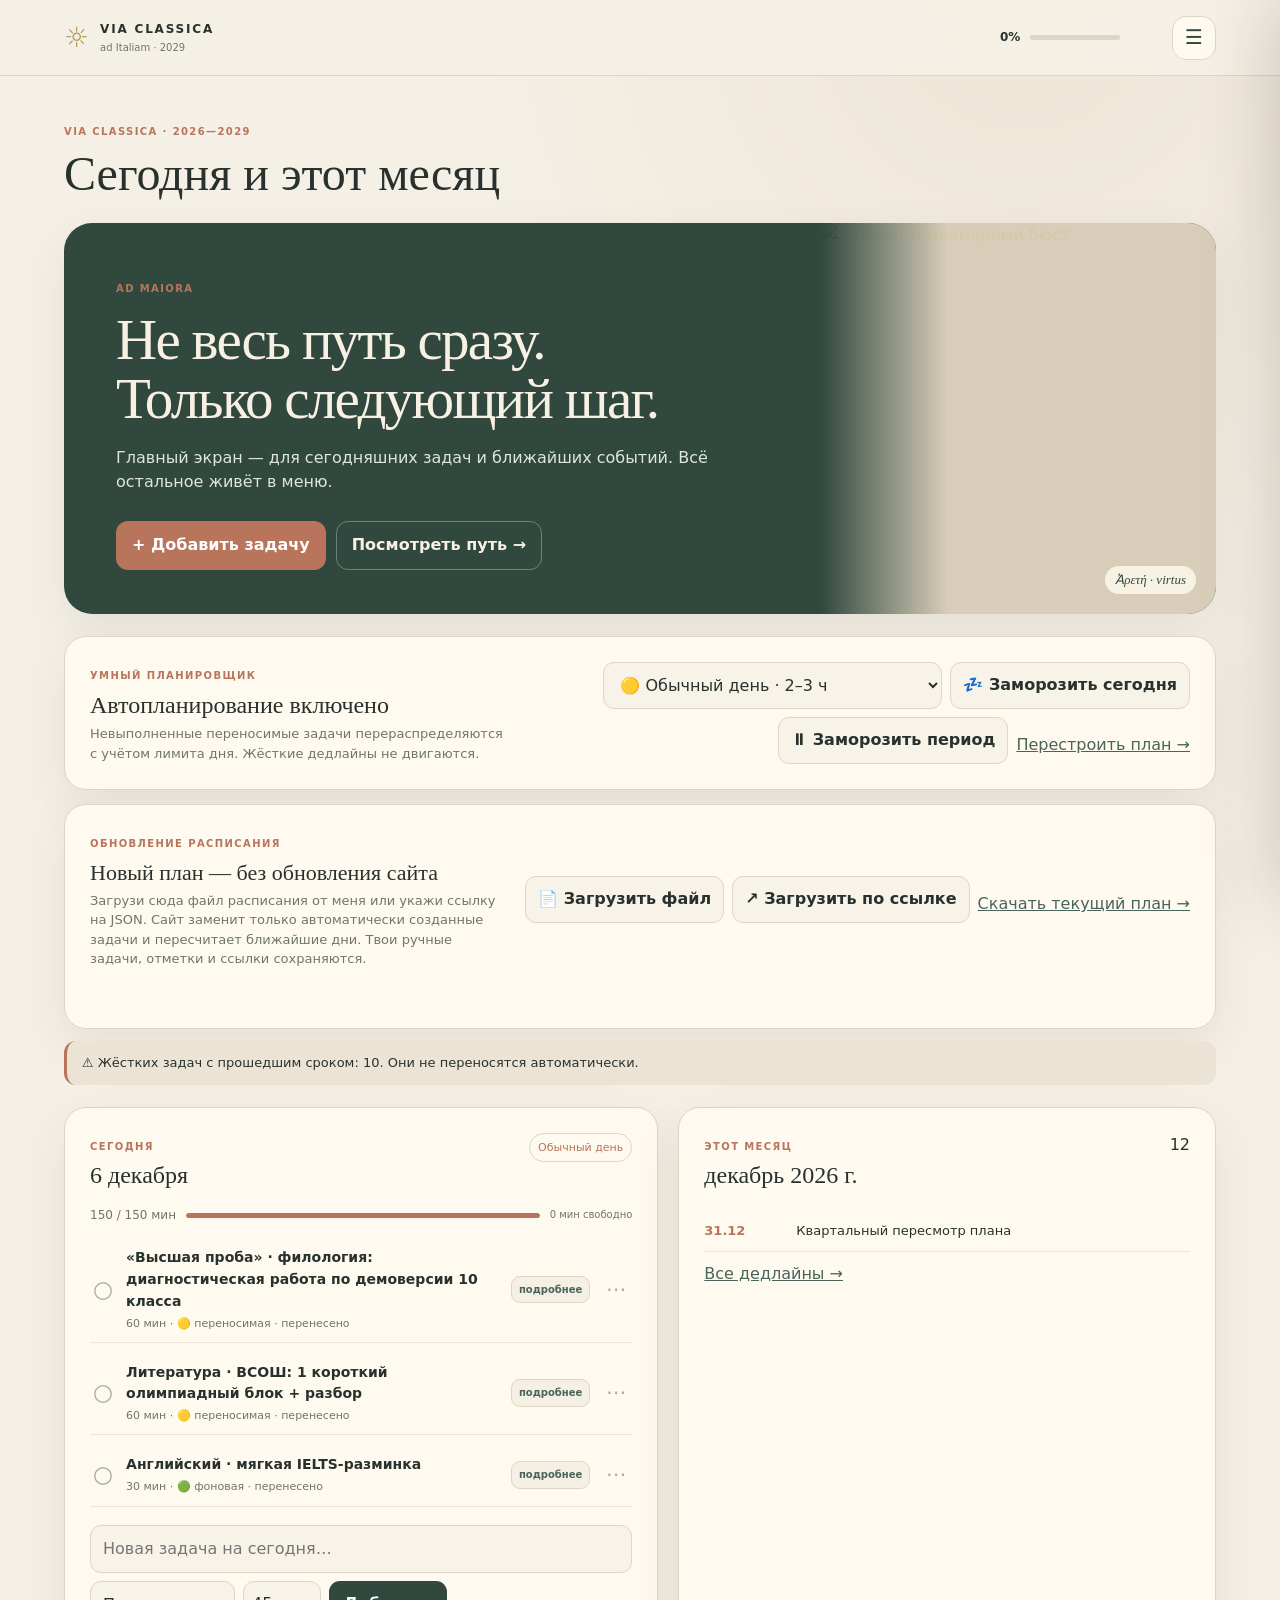
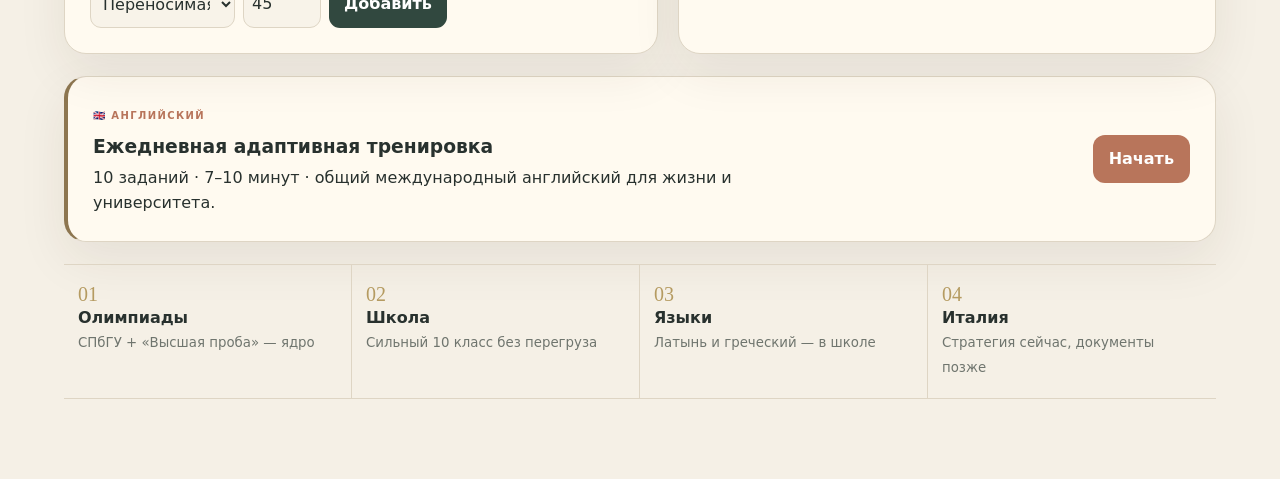
==== index.html @ 677499e4 "Add files via upload" ====
<!doctype html>
<html lang="ru">
<head>
<meta charset="utf-8">
<meta name="viewport" content="width=device-width,initial-scale=1,viewport-fit=cover">
<meta name="theme-color" content="#26352f">
<meta name="apple-mobile-web-app-capable" content="yes">
<meta name="apple-mobile-web-app-status-bar-style" content="default">
<title>Via Classica — 2026–2029</title>
<link rel="stylesheet" href="styles.css?v=13.19">
<link rel="manifest" href="manifest.webmanifest?v=13.19">
<link rel="icon" type="image/png" sizes="192x192" href="icon-192.png">
<link rel="apple-touch-icon" href="icon-192.png">
</head>
<body>
<div class="app">
  <header class="topbar">
    <a class="brand" href="#" data-page="home"><span class="brand-mark">☼</span><span><b>VIA CLASSICA</b><small>ad Italiam · 2029</small></span></a>
    <div class="top-progress"><span id="pct">0%</span><i><em id="bar"></em></i></div>
    <button class="menu-btn" id="menuBtn" aria-label="Открыть меню">☰</button>
  </header>

  <aside class="drawer" id="drawer">
    <div class="drawer-head"><div><small>VIA CLASSICA</small><h2>Навигация</h2></div><button id="closeMenu">×</button></div>
    <nav class="main-nav">
      <button class="active" data-page="home"><span>⌂</span>Главная</button>
      <button data-page="olympiads"><span>♜</span>Олимпиады</button>
      <button data-page="ielts"><span>Α</span>IELTS</button>
      <button data-page="english"><span>EN</span>Английский</button>
      <button data-page="fullplan"><span>↠</span>Полный план до поступления</button>
      <button data-page="grade11"><span>XI</span>План до конца 11 класса</button>
      <button data-page="links"><span>↗</span>Архив ссылок</button>
    </nav>
    <div class="drawer-note">10 класс · 2026/27<br>Главная цель: Classics, Sapienza
      <button class="install-app ghost" id="installAppBtn" type="button" hidden>Установить Via Classica</button>
    </div>
  </aside>
  <div class="overlay" id="overlay"></div>

  <main>
    <header class="page-header"><div><small>VIA CLASSICA · 2026—2029</small><h1 id="title">Сегодня и этот месяц</h1></div></header>

    <section id="home" class="page active">
      <div class="hero">
        <div class="hero-copy"><small>AD MAIORA</small><h2>Не весь путь сразу.<br>Только следующий шаг.</h2><p>Главный экран — для сегодняшних задач и ближайших событий. Всё остальное живёт в меню.</p><div class="hero-actions"><button class="primary" data-add-task>+ Добавить задачу</button><button class="ghost" data-page="fullplan">Посмотреть путь →</button></div></div>
        <div class="hero-art"><img src="https://commons.wikimedia.org/wiki/Special:FilePath/Ancient%20Greece%20Marble%20Bust%20of%20Artemis%20or%20Apollo%2C%20330-300%20BC%20%2828120065434%29.jpg?width=720" alt="Античный мраморный бюст" loading="lazy"><span>Ἀρετή · virtus</span></div>
      </div>

      <div class="planner-controls panel">
        <div><small class="eyebrow">УМНЫЙ ПЛАНИРОВЩИК</small><h3 id="plannerStatus">Автопланирование включено</h3><p>Невыполненные переносимые задачи перераспределяются с учётом лимита дня. Жёсткие дедлайны не двигаются.</p></div>
        <div class="planner-actions"><select id="dayMode"><option value="normal">🟡 Обычный день · 2–3 ч</option><option value="light">🟢 Лёгкий день · до 1,5 ч</option><option value="heavy">🔴 Тяжёлый день · 3–4 ч</option><option value="vacation">☀️ Каникулы · до 4 ч</option><option value="festival">🎭 Фестиваль / поездка · минимум</option></select><button class="ghost-dark" id="freezeDay">💤 Заморозить сегодня</button><button class="ghost-dark" id="freezePeriod">⏸ Заморозить период</button><button class="text-link" id="replanBtn">Перестроить план →</button></div>
      </div>
      <div class="schedule-import panel">
        <div><small class="eyebrow">ОБНОВЛЕНИЕ РАСПИСАНИЯ</small><h3>Новый план — без обновления сайта</h3><p>Загрузи сюда файл расписания от меня или укажи ссылку на JSON. Сайт заменит только автоматически созданные задачи и пересчитает ближайшие дни. Твои ручные задачи, отметки и ссылки сохраняются.</p></div>
        <div class="schedule-actions">
          <input id="scheduleFile" type="file" accept=".json,application/json" hidden>
          <button class="ghost-dark" id="importScheduleFile">📄 Загрузить файл</button>
          <button class="ghost-dark" id="importScheduleUrl">↗ Загрузить по ссылке</button>
          <button class="text-link" id="exportSchedule">Скачать текущий план →</button>
        </div>
        <div id="scheduleStatus" class="schedule-status" aria-live="polite"></div>
      </div><div id="alerts" class="alerts"></div>

      <div class="dashboard-grid">
        <section class="panel today-panel"><div class="panel-title"><div><small>СЕГОДНЯ</small><h3 id="todayDate">Сегодня</h3></div><span class="today-badge">фокус</span></div>
          <div id="todaySummary" class="today-summary"></div><div id="todayTasks" class="task-list"></div>
          <form id="taskForm" class="add-form"><input id="taskInput" type="text" placeholder="Новая задача на сегодня…" autocomplete="off"><select id="taskType" aria-label="Тип задачи"><option value="move">Переносимая</option><option value="soft">Фоновая</option><option value="hard">Жёсткая</option></select><input id="taskMinutes" type="number" min="15" step="15" value="45" aria-label="Минут"><button>Добавить</button></form>
        </section>
        <section class="panel month-panel"><div class="panel-title"><div><small>ЭТОТ МЕСЯЦ</small><h3 id="monthTitle"></h3></div><span id="monthNumber"></span></div>
          <div id="monthEvents" class="month-list"></div>
          <button class="text-link" data-page="olympiads">Все дедлайны →</button>
        </section>
      </div>

      <div class="english-home-card panel"><div><small class="eyebrow">🇬🇧 АНГЛИЙСКИЙ</small><h3>Ежедневная адаптивная тренировка</h3><p>10 заданий · 7–10 минут · общий международный английский для жизни и университета.</p></div><button class="primary" data-english-action="train">Начать</button></div>

      <div class="focus-strip"><div><span>01</span><b>Олимпиады</b><small>СПбГУ + «Высшая проба» — ядро</small></div><div><span>02</span><b>Школа</b><small>Сильный 10 класс без перегруза</small></div><div><span>03</span><b>Языки</b><small>Латынь и греческий — в школе</small></div><div><span>04</span><b>Италия</b><small>Стратегия сейчас, документы позже</small></div></div>
    </section>

    <section id="olympiads" class="page"><div class="section-hero"><div><small>01 · ОЛИМПИАДЫ</small><h2>Строим запас возможностей</h2><p>Ядро — филология; литература — стратегический второй слой. Отметки сохраняются на устройстве.</p></div><div class="roman">I · II · III</div></div>
      <div class="cards-grid olympiad-grid">
        <article class="info-card"><div class="card-top"><b>I</b><span>★★★★★</span></div><h3>СПбГУ · Филология</h3><p>Главная цель. Отборочный этап — осень, финал — зима.</p><label><input data-id="o1" type="checkbox"> Регистрация / отборочный этап</label><a href="https://olymp.spbu.ru/" target="_blank" rel="noopener">Официальная страница ↗</a></article>
        <article class="info-card"><div class="card-top"><b>II</b><span>★★★★★</span></div><h3>«Высшая проба» · Филология</h3><p>Регистрация до 21.09.2026. Первый тур проходит в окне 25.09–11.10.2026; конкретное время зависит от официального расписания профиля.</p><label><input data-id="o2" type="checkbox"> Отборочный этап</label><a href="https://olymp.hse.ru/" target="_blank" rel="noopener">Официальная страница ↗</a></article>
        <article class="info-card"><div class="card-top"><b>III</b><span>★★★★</span></div><h3>«Ломоносов» · Литература</h3><p>Дополнительная попытка без отдельного тяжёлого трека подготовки.</p><label><input data-id="o3" type="checkbox"> Регистрация</label><a href="https://olymp.msu.ru/" target="_blank" rel="noopener">Официальная страница ↗</a></article>
        <article class="info-card"><div class="card-top"><b>IV</b><span>★★★★</span></div><h3>«Покори Воробьёвы горы!»</h3><p>Ещё один шанс по литературе; держим в календаре.</p><label><input data-id="o4" type="checkbox"> Регистрация</label></article>
        <article class="info-card"><div class="card-top"><b>V</b><span>★★★★★</span></div><h3>ВСОШ · Литература / Русский</h3><p>Стратегически важный трек. Если проходишь этап — идём дальше.</p><label><input data-id="o5" type="checkbox"> Школьный этап</label><a href="https://vserosolimp.edsoo.ru/" target="_blank" rel="noopener">Официальная страница ↗</a></article>
      </div>
      <div class="strategy"><b>Ритм подготовки:</b> 40% СПбГУ · 30% «Высшая проба» · 20% ВСОШ литература · 10% остальные.</div>
    </section>

    <section id="english" class="page"><div class="section-hero"><div><small>02 · АНГЛИЙСКИЙ</small><h2>Рабочий английский для жизни и университета</h2><p>Не отдельный режим IELTS или ЕГЭ. Сейчас — международный английский; экзаменационные форматы подключаются постепенно ближе к нужному сроку.</p></div><div class="circle-word">EN<br><span>∞</span></div></div>
      <div class="english-grid"><article class="english-card"><span>01</span><h3>Адаптивная тренировка</h3><p>10 коротких заданий. Сейчас — адаптивный локальный прототип; история используется для подбора следующего материала.</p><button class="primary" data-english-action="train">Начать 10 заданий</button></article><article class="english-card"><span>02</span><h3>🎯 Тренировка по теме</h3><p>Целевая практика по отдельной теме. Результаты не меняют долгосрочный профиль.</p><button class="ghost" data-english-action="topic">Открыть</button></article><article class="english-card"><span>03</span><h3>Мой профиль</h3><p>CEFR и качественная картина без баллов, рейтингов и геймификации.</p><button class="ghost" data-english-action="profile">Посмотреть</button></article><article class="english-card"><span>04</span><h3>Словарь</h3><p>Личные слова и выражения с переводом, определением и сохранённым контекстом.</p><button class="ghost" data-english-action="dict">Открыть</button></article><article class="english-card"><span>05</span><h3>Банк источников</h3><p>Каталог реальных источников FIPI, IELTS, Cambridge и других. Встроенными считаются только задания с реально проверенным содержимым; внешние записи ведут на оригинал.</p><button class="ghost" data-english-action="sources">Открыть каталог</button></article></div>
      <div class="english-session panel"><div id="englishTask"></div></div>
      <div class="resource-box"><b>Принцип:</b> языковая корректность проверяется по авторитетной английской норме; экзаменационные требования подключаются отдельно.</div>
    </section>

    <section id="ielts" class="page"><div class="section-hero"><div><small>03 · IELTS</small><h2>Английский без рывков</h2><p>Цель — IELTS Academic 7.0+. Основная сдача ориентировочно в конце августа 2027, чтобы не пересекать пик олимпиад.</p></div><div class="circle-word">B2<br><span>→</span><br>C1</div></div>
      <div class="ielts-grid"><article class="phase"><span>СЕН 2026 — ЯНВ 2027</span><h3>Поддерживать уровень</h3><p>Олимпиадный сезон в приоритете. Английский остаётся в регулярной практике.</p><label><input data-id="i1" type="checkbox"> Английский 2–3 раза в неделю</label></article><article class="phase"><span>ЯНВ — ИЮН 2027</span><h3>Спокойно войти в IELTS</h3><p>Формат экзамена, Reading, Listening, Writing, Speaking; постепенная диагностика.</p><label><input data-id="i2" type="checkbox"> Начать системную подготовку</label></article><article class="phase"><span>ИЮЛЬ — АВГУСТ 2027</span><h3>Интенсив + экзамен</h3><p>Пробники, работа над слабыми секциями, IELTS Academic в конце августа.</p><label><input data-id="i3" type="checkbox"> Забронировать экзамен</label></article><article class="phase"><span>ОСЕНЬ 2027 — РЕТЕЙК</span><h3>Запасной план</h3><p>Если балл ниже цели — оставить окно для пересдачи.</p><label><input data-id="i4" type="checkbox"> Проверить результат и решение</label></article></div>
      <div class="resource-box"><b>Официально:</b> IELTS.org — требования, формат, подготовительные материалы и поиск тест-центров.<a href="https://ielts.org/" target="_blank" rel="noopener">Открыть IELTS.org ↗</a></div>
    </section>

    <section id="fullplan" class="page"><div class="section-hero"><div><small>04 · ПОЛНЫЙ ПЛАН</small><h2>От сентября 2026 до поступления</h2><p>Большой маршрут с контрольными точками. Он не заменяет месячный план — он объясняет, зачем нужен каждый этап.</p></div><div class="roman">MMXXVI<br>→ MMXXIX</div></div>
      <div class="timeline">
        <article><span>2026/27 · X класс</span><h3>Сформировать базу</h3><ul><li>СПбГУ и «Высшая проба» по филологии</li><li>ВСОШ литература / русский</li><li>Сильный школьный результат</li><li>Недельный ритм 7–8 часов самостоятельной работы</li><li>Сохранение семейных документов для будущего ISEEUP</li></ul><label><input data-id="p1" type="checkbox"> Этап в работе / закрыт</label></article>
        <article><span>Лето 2027</span><h3>IELTS</h3><ul><li>Системная подготовка</li><li>IELTS Academic</li><li>Цель 7.0+</li><li>При необходимости — окно на пересдачу</li></ul><label><input data-id="p2" type="checkbox"> IELTS-этап выполнен</label></article>
        <article><span>2027/28 · XI класс</span><h3>ЕГЭ + финальный год</h3><ul><li>ЕГЭ и аттестат</li><li>Финалы олимпиад</li><li>Проверка актуальных правил СПбГУ и Sapienza</li><li>Подготовка документов</li></ul><label><input data-id="p3" type="checkbox"> 11 класс закрыт</label></article>
        <article><span>Лето 2028</span><h3>Поступление в СПбГУ</h3><ul><li>ЕГЭ</li><li>Подача документов</li><li>Зачисление</li><li>Выбор стратегии первого курса</li></ul><label><input data-id="p4" type="checkbox"> Поступление в СПбГУ закрыто</label></article>
        <article><span>2028/29 · 1 курс</span><h3>Компенсировать 12-й год</h3><ul><li>Успешно завершить первый курс российского вуза</li><li>Собрать академическую выписку</li><li>Подготовить документы для Италии</li><li>Следить за правилами Sapienza и Universitaly</li></ul><label><input data-id="p5" type="checkbox"> Первый курс и пакет готовы</label></article>
        <article><span>2029</span><h3>Sapienza · BA Classics</h3><ul><li>Подача как новый студент</li><li>Admission procedure / тест</li><li>ISEEUP / DiSCo при необходимости</li><li>Виза и переезд</li></ul><label><input data-id="p6" type="checkbox"> Этап Sapienza закрыт</label></article>
      </div>
    </section>

    <section id="grade11" class="page"><div class="section-hero"><div><small>05 · ДО КОНЦА 11 КЛАССА</small><h2>Учёба по годам</h2><p>Здесь только то, что реально нужно успеть до окончания школы. Латынь и древнегреческий остаются в школьной нагрузке.</p></div><div class="school-mark">X → XI</div></div>
      <div class="year-grid"><article><span>СЕН — ДЕК 2026</span><h3>10 класс · осень</h3><ul><li>Олимпиадный сезон</li><li>Настроить устойчивый режим</li><li>Не перегружать IELTS</li><li>Сохранять семейные документы</li></ul><label><input data-id="y1" type="checkbox"> Осенний блок выполнен</label></article><article><span>ЯНВ — ИЮН 2027</span><h3>10 класс · весна</h3><ul><li>Финалы олимпиад</li><li>Закрыть учебный год сильным аттестатом</li><li>Начать плавную IELTS-подготовку</li><li>Летом — интенсив IELTS</li></ul><label><input data-id="y2" type="checkbox"> 10 класс закрыт</label></article><article><span>СЕН — ДЕК 2027</span><h3>11 класс · осень</h3><ul><li>ЕГЭ в приоритете</li><li>Поддерживать олимпиады</li><li>Проверить требования вузов</li><li>Проверить паспортные / образовательные документы</li></ul><label><input data-id="y3" type="checkbox"> Осень 11 класса закрыта</label></article><article><span>ЯНВ — ИЮН 2028</span><h3>11 класс · финиш</h3><ul><li>ЕГЭ</li><li>Подача документов в российские вузы</li><li>Получить аттестат</li><li>Подготовить следующий этап</li></ul><label><input data-id="y4" type="checkbox"> 11 класс завершён</label></article></div>
      <div class="note-card"><b>Главный принцип.</b> В 10 классе строим запас возможностей. В 11 — не даём поступлению разрушить школьную базу. IELTS лучше закрыть до начала финального олимпийного / ЕГЭ-цикла.</div>
    </section>

    <section id="links" class="page"><div class="section-hero"><div><small>06 · АРХИВ ССЫЛОК</small><h2>Всё нужное — в одном месте</h2><p>Добавляй свои ссылки, выбирай категорию и отмечай ⭐ избранные. Данные сохраняются в браузере.</p></div><div class="link-symbol">↗</div></div>
      <div class="link-toolbar"><button class="primary" id="addLinkBtn">+ Добавить ссылку</button><select id="linkFilter"><option value="all">Все категории</option><option value="Вузы">Вузы</option><option value="Олимпиады">Олимпиады</option><option value="IELTS">IELTS</option><option value="Подготовка">Подготовка</option><option value="Документы">Документы</option><option value="Италия">Италия</option><option value="Мои ссылки">Мои ссылки</option><option value="favorite">★ Избранное</option></select></div>
      <div id="linksGrid" class="links-grid"></div>
    </section>
  </main>
</div>

<div class="modal" id="linkModal" aria-hidden="true"><div class="modal-card"><button class="modal-close" id="closeModal">×</button><small>НОВАЯ ССЫЛКА</small><h2>Добавить в архив</h2><form id="linkForm"><label>Название<input id="linkName" required placeholder="Например, Sapienza — Classics"></label><label>Ссылка<input id="linkUrl" type="url" required placeholder="https://…"></label><label>Категория<select id="linkCategory"><option>Вузы</option><option>Олимпиады</option><option>IELTS</option><option>Подготовка</option><option>Документы</option><option>Италия</option><option>Мои ссылки</option></select></label><label class="checkline"><input id="linkFav" type="checkbox"> Добавить в избранное</label><div class="modal-actions"><button type="button" class="ghost" id="cancelLink">Отмена</button><button class="primary" type="submit">Сохранить</button></div></form></div></div>

<script src="app.js?v=13.19"></script><script src="planner.js?v=13.19"></script><script src="english.js?v=13.19"></script>
</body>
</html>
---- styles.css ----
:root{--bg:#f5f0e6;--paper:#fffaf0;--ink:#28312e;--muted:#6f756e;--green:#31483f;--green2:#49645a;--terra:#b8755b;--gold:#b59b61;--line:#ded5c4;--shadow:0 18px 50px rgba(51,43,31,.08);--radius:22px}
*{box-sizing:border-box}html{scroll-behavior:smooth}body{margin:0;background:radial-gradient(circle at 80% 0%,rgba(181,155,97,.12),transparent 25%),var(--bg);color:var(--ink);font-family:Inter,ui-sans-serif,system-ui,-apple-system,BlinkMacSystemFont,"Segoe UI",sans-serif;line-height:1.55}button,input,select{font:inherit}button{cursor:pointer}a{color:inherit}.app{min-height:100vh}.topbar{height:76px;display:flex;align-items:center;gap:22px;padding:0 5vw;border-bottom:1px solid var(--line);background:rgba(245,240,230,.9);backdrop-filter:blur(14px);position:sticky;top:0;z-index:20}.brand{display:flex;align-items:center;gap:11px;text-decoration:none;color:var(--ink);min-width:210px}.brand-mark{font-size:28px;color:var(--gold)}.brand b{display:block;letter-spacing:.15em;font-size:12px}.brand small{display:block;color:var(--muted);font-size:10px;margin-top:1px}.top-progress{margin-left:auto;display:flex;align-items:center;gap:10px;min-width:150px}.top-progress span{font-size:12px;font-weight:700}.top-progress i{display:block;width:90px;height:5px;background:#ddd5c5;border-radius:99px;overflow:hidden}.top-progress em{display:block;width:0;height:100%;background:var(--terra);transition:.3s}.menu-btn{width:44px;height:44px;border:1px solid var(--line);background:var(--paper);border-radius:14px;font-size:20px;color:var(--green)}.drawer{position:fixed;z-index:50;top:0;right:0;width:min(390px,92vw);height:100vh;background:var(--paper);box-shadow:-25px 0 70px rgba(39,31,20,.2);transform:translateX(105%);transition:.28s ease;padding:28px;display:flex;flex-direction:column}.drawer.open{transform:translateX(0)}.drawer-head{display:flex;justify-content:space-between;align-items:start;border-bottom:1px solid var(--line);padding-bottom:20px}.drawer-head small,.page-header small,.section-hero small,.hero-copy>small,.panel-title small{letter-spacing:.14em;color:var(--terra);font-weight:800;font-size:10px}.drawer-head h2{margin:3px 0 0;font-family:Georgia,serif;font-weight:500}.drawer-head button,.modal-close{border:0;background:none;font-size:32px;color:var(--muted)}.main-nav{display:grid;gap:7px;padding:24px 0}.main-nav button{border:0;background:transparent;text-align:left;padding:15px 14px;border-radius:14px;color:var(--ink);font-weight:650;display:flex;gap:13px;align-items:center}.main-nav button span{width:28px;color:var(--terra);text-align:center}.main-nav button:hover,.main-nav button.active{background:#eee7d9}.drawer-note{margin-top:auto;border-top:1px solid var(--line);padding-top:20px;color:var(--muted);font-size:13px}.overlay{position:fixed;inset:0;background:rgba(30,28,24,.25);z-index:40;opacity:0;pointer-events:none;transition:.25s}.overlay.show{opacity:1;pointer-events:auto}main{width:min(1180px,90vw);margin:auto}.page-header{padding:42px 0 18px}.page-header h1{font:500 clamp(28px,4vw,48px)/1.08 Georgia,serif;margin:5px 0}.page{display:none;padding-bottom:80px}.page.active{display:block}.hero{display:grid;grid-template-columns:1.3fr .7fr;gap:24px;background:var(--green);color:#f8f1e3;border-radius:28px;overflow:hidden;box-shadow:var(--shadow);min-height:360px}.hero-copy{padding:52px 52px 44px}.hero-copy h2,.section-hero h2{font:500 clamp(32px,5vw,57px)/1.02 Georgia,serif;margin:12px 0 18px;letter-spacing:-.03em}.hero-copy p{max-width:650px;color:#dfe5df}.hero-actions{display:flex;gap:10px;flex-wrap:wrap;margin-top:26px}.hero-art{position:relative;min-height:360px;overflow:hidden;background:#d8cdb8}.hero-art img{width:100%;height:100%;object-fit:cover;filter:saturate(.55) sepia(.15);mix-blend-mode:multiply}.hero-art:after{content:"";position:absolute;inset:0;background:linear-gradient(90deg,var(--green) 0%,transparent 32%)}.hero-art span{position:absolute;bottom:20px;right:20px;background:rgba(255,250,240,.82);color:var(--green);padding:6px 10px;border-radius:99px;font:italic 13px Georgia}.primary,.ghost{border-radius:12px;padding:11px 15px;border:1px solid transparent;font-weight:700}.primary{background:var(--terra);color:white}.ghost{background:transparent;border-color:rgba(255,255,255,.3);color:inherit}.dashboard-grid{display:grid;grid-template-columns:1.05fr .95fr;gap:20px;margin-top:22px}.panel,.info-card,.phase,.timeline article,.year-grid article,.links-grid article{background:var(--paper);border:1px solid var(--line);border-radius:var(--radius);box-shadow:var(--shadow)}.panel{padding:25px}.panel-title{display:flex;justify-content:space-between;align-items:start;margin-bottom:18px}.panel-title h3{margin:4px 0;font:500 24px Georgia,serif}.today-badge{font-size:11px;border:1px solid var(--line);padding:5px 8px;border-radius:99px;color:var(--terra)}.task-list{display:grid;gap:9px;min-height:46px}.task-item{display:flex;align-items:center;gap:10px;border-bottom:1px solid #ece4d5;padding:10px 0}.task-item.done span{text-decoration:line-through;color:var(--muted)}.task-item button{margin-left:auto;border:0;background:none;color:#aaa}.add-form{display:flex;gap:8px;margin-top:18px}.add-form input,.modal input,.modal select,.link-toolbar select{min-width:0;width:100%;border:1px solid var(--line);background:#f8f3e9;border-radius:11px;padding:11px 12px;color:var(--ink)}.add-form button{border:0;border-radius:11px;background:var(--green);color:white;padding:0 15px;font-weight:700}.month-list,.card-list{display:grid;gap:11px}.month-list label,.info-card label,.phase label,.timeline label,.year-grid label{display:flex;gap:9px;align-items:flex-start;font-size:14px}.month-list input,.info-card input,.phase input,.timeline input,.year-grid input,.checkline input{accent-color:var(--terra);margin-top:4px}.text-link{margin-top:16px;border:0;background:none;color:var(--green2);font-weight:800;padding:0}.focus-strip{display:grid;grid-template-columns:repeat(4,1fr);gap:0;margin:22px 0 0;border-top:1px solid var(--line);border-bottom:1px solid var(--line)}.focus-strip div{padding:18px 14px;border-right:1px solid var(--line)}.focus-strip div:last-child{border-right:0}.focus-strip span{font:20px Georgia;color:var(--gold);display:block}.focus-strip b{display:block}.focus-strip small{color:var(--muted)}.section-hero{display:flex;justify-content:space-between;gap:30px;align-items:end;margin-bottom:25px}.section-hero h2{max-width:850px}.section-hero p{max-width:780px;color:var(--muted)}.roman,.circle-word,.school-mark,.link-symbol{font:500 22px Georgia;color:var(--gold);text-align:right;white-space:nowrap}.circle-word{border:1px solid var(--gold);border-radius:50%;width:110px;height:110px;display:grid;place-items:center;line-height:1.1;padding:20px}.circle-word span{font-size:15px}.cards-grid{display:grid;grid-template-columns:repeat(2,1fr);gap:18px}.info-card{padding:24px}.info-card h3,.phase h3,.timeline h3,.year-grid h3{font:500 25px Georgia,serif;margin:10px 0}.info-card p,.phase p{color:var(--muted)}.card-top{display:flex;justify-content:space-between;color:var(--gold)}.info-card a,.resource-box a{display:block;margin-top:14px;color:var(--green2);font-weight:750;text-decoration:none}.strategy,.resource-box,.note-card{margin-top:18px;padding:17px 20px;background:#ebe4d5;border-left:3px solid var(--terra);border-radius:12px}.ielts-grid{display:grid;grid-template-columns:repeat(2,1fr);gap:18px}.phase{padding:25px}.phase>span,.timeline article>span,.year-grid article>span{font-size:10px;letter-spacing:.12em;color:var(--terra);font-weight:800}.timeline{display:grid;gap:16px;position:relative}.timeline article{padding:25px 28px;position:relative}.timeline article:before{content:"";position:absolute;left:-8px;top:31px;width:15px;height:15px;background:var(--terra);border-radius:50%;box-shadow:0 0 0 5px var(--bg)}.timeline:before{content:"";position:absolute;left:-1px;top:20px;bottom:20px;width:2px;background:var(--line)}.timeline ul,.year-grid ul{color:var(--muted);padding-left:20px}.year-grid{display:grid;grid-template-columns:repeat(2,1fr);gap:18px}.year-grid article{padding:25px}.modal{position:fixed;inset:0;background:rgba(28,28,24,.4);display:none;place-items:center;padding:20px;z-index:80}.modal.open{display:grid}.modal-card{width:min(520px,100%);background:var(--paper);border-radius:24px;padding:30px;box-shadow:0 30px 90px rgba(0,0,0,.2);position:relative}.modal-card h2{font:500 34px Georgia;margin:6px 0 20px}.modal-close{position:absolute;right:18px;top:12px}.modal form{display:grid;gap:15px}.modal label{font-size:13px;font-weight:700}.modal label input,.modal label select{display:block;margin-top:6px}.checkline{display:flex!important;align-items:center;gap:8px}.checkline input{width:auto!important;margin:0!important}.modal-actions{display:flex;justify-content:flex-end;gap:8px;margin-top:8px}.link-toolbar{display:flex;gap:10px;margin-bottom:18px}.link-toolbar select{max-width:230px}.links-grid{display:grid;grid-template-columns:repeat(3,1fr);gap:16px}.links-grid article{padding:20px;display:flex;flex-direction:column;min-height:170px}.link-cat{font-size:10px;letter-spacing:.1em;color:var(--terra);font-weight:800}.link-title{font:500 21px Georgia;margin:8px 0}.link-url{font-size:12px;color:var(--muted);overflow:hidden;text-overflow:ellipsis;white-space:nowrap}.link-bottom{display:flex;align-items:center;justify-content:space-between;margin-top:auto;padding-top:16px}.link-bottom a{color:var(--green2);font-weight:800;text-decoration:none}.fav{border:0;background:none;font-size:20px;color:var(--gold)}.empty{grid-column:1/-1;text-align:center;padding:40px;color:var(--muted);border:1px dashed var(--line);border-radius:20px}
@media(max-width:800px){main{width:min(94vw,680px)}.topbar{padding:0 3vw;height:68px}.brand{min-width:auto}.top-progress{display:none}.page-header{padding:28px 0 12px}.hero{grid-template-columns:1fr;min-height:auto}.hero-copy{padding:34px 27px}.hero-art{height:190px;min-height:190px}.hero-art img{object-position:center 35%}.dashboard-grid,.cards-grid,.ielts-grid,.year-grid{grid-template-columns:1fr}.focus-strip{grid-template-columns:1fr 1fr}.focus-strip div:nth-child(2){border-right:0}.focus-strip div{border-bottom:1px solid var(--line)}.section-hero{align-items:start}.roman,.circle-word,.school-mark,.link-symbol{display:none}.timeline{padding-left:10px}.links-grid{grid-template-columns:1fr}.link-toolbar{flex-direction:column}.link-toolbar select{max-width:none}.page{padding-bottom:45px}.hero-copy h2,.section-hero h2{font-size:39px}.add-form button{padding:0 12px}}
@media(max-width:480px){.brand b{font-size:10px}.brand small{font-size:9px}.hero-copy h2,.section-hero h2{font-size:34px}.panel,.info-card,.phase,.timeline article,.year-grid article{padding:20px}.focus-strip{grid-template-columns:1fr}.focus-strip div,.focus-strip div:nth-child(2){border-right:0}.topbar .menu-btn{margin-left:auto}}
.eyebrow{letter-spacing:.14em;color:var(--terra);font-weight:800;font-size:10px}.planner-controls{margin-top:22px;display:flex;justify-content:space-between;gap:24px;align-items:center}.planner-controls h3{font:500 24px Georgia;margin:5px 0}.planner-controls p{margin:0;color:var(--muted);font-size:13px;max-width:650px}.planner-actions{display:flex;gap:8px;flex-wrap:wrap;justify-content:flex-end}.planner-actions select,.ghost-dark{border:1px solid var(--line);background:#f8f3e9;color:var(--ink);border-radius:11px;padding:10px 12px}.ghost-dark{font-weight:700}.alerts{display:grid;gap:8px;margin-top:12px}.alert{padding:12px 15px;border-radius:12px;background:#ebe4d5;border-left:3px solid var(--gold);font-size:13px}.alert.ok{border-left-color:var(--green2)}.alert.warn{border-left-color:var(--terra)}.today-summary{display:grid;grid-template-columns:auto 1fr auto;gap:10px;align-items:center;margin:-5px 0 13px;font-size:12px;color:var(--muted)}.today-summary i{height:5px;background:#ded5c4;border-radius:99px;overflow:hidden}.today-summary em{display:block;height:100%;background:var(--terra);border-radius:99px}.task-item{min-height:54px}.task-check{border:0;background:none;font-size:23px;color:var(--terra);padding:3px}.task-main{display:grid;gap:2px;min-width:0}.task-main b{font-size:14px;font-weight:650}.task-main small{font-size:11px;color:var(--muted)}.task-more{border:0;background:none;color:#999;margin-left:auto;font-size:20px}.add-form{align-items:stretch;flex-wrap:wrap}.add-form select,.add-form input[type=number]{border:1px solid var(--line);background:#f8f3e9;border-radius:11px;padding:10px 8px;color:var(--ink)}.add-form input[type=number]{width:78px}.add-form select{width:145px}.month-event{display:grid;grid-template-columns:82px 1fr;gap:10px;padding:10px 0;border-bottom:1px solid #ece4d5;font-size:13px}.month-event time{font-weight:800;color:var(--terra)}.month-event span{color:var(--ink)}.deadline-strip{display:grid;grid-template-columns:repeat(5,1fr);border-top:1px solid var(--line);border-bottom:1px solid var(--line);margin-bottom:20px}.deadline-strip div{padding:15px;border-right:1px solid var(--line)}.deadline-strip div:last-child{border-right:0}.deadline-strip b{font:500 22px Georgia;color:var(--terra);display:block}.deadline-strip span{font-size:12px;color:var(--muted)}.link-edit,.link-delete{border:0;background:none;color:#8b8b82;font-size:18px;margin-left:5px}
@media(max-width:800px){.planner-controls{align-items:stretch;flex-direction:column}.planner-actions{justify-content:stretch}.planner-actions>*{flex:1}.deadline-strip{grid-template-columns:1fr 1fr}.deadline-strip div:nth-child(2n){border-right:0}.deadline-strip div{border-bottom:1px solid var(--line)}.add-form select{flex:1}.add-form input[type=number]{width:78px}.add-form button{min-height:43px}.today-summary{grid-template-columns:auto 1fr}.today-summary small{grid-column:2}.month-event{grid-template-columns:76px 1fr}}
.task-detail{border:1px solid var(--line)!important;background:#f5efe4!important;color:var(--green2)!important;border-radius:9px;padding:5px 7px;font-size:10px;font-weight:800;white-space:nowrap}.task-detail:hover{background:#ebe4d5!important}.task-main{flex:1}.task-item .task-more{margin-left:0}
@media(max-width:680px){.task-detail{font-size:9px;padding:5px 6px}.task-item{gap:7px}.task-main b{font-size:13px}}

/* English module */
.english-home-card{margin:22px 0;display:flex;align-items:center;justify-content:space-between;gap:24px;border-left:4px solid #8d7650}.english-home-card h3{margin:5px 0}.english-home-card p{margin:0;max-width:720px}.english-grid{display:grid;grid-template-columns:repeat(4,1fr);gap:16px;margin:22px 0}.english-card{background:var(--panel,#f7f3ea);border:1px solid var(--line,#d9d1c2);border-radius:18px;padding:22px;display:flex;flex-direction:column;min-height:220px}.english-card>span{font-family:Georgia,serif;font-size:13px;opacity:.6}.english-card h3{margin:10px 0 8px}.english-card p{line-height:1.55;flex:1}.english-card button{align-self:flex-start}.english-session{margin-top:16px;min-height:310px}.english-start,.english-complete,.english-profile{max-width:760px;margin:0 auto;padding:18px 8px}.english-start>span,.english-complete>span,.english-profile>span{font-size:12px;letter-spacing:.12em;opacity:.65}.english-start h3,.english-complete h3,.english-profile h3{font-size:28px;margin:10px 0}.task-meta{display:flex;gap:8px;flex-wrap:wrap;margin-bottom:18px}.task-meta span{font-size:12px;border:1px solid var(--line,#d9d1c2);border-radius:999px;padding:5px 9px}.english-session textarea{width:100%;box-sizing:border-box;border:1px solid var(--line,#d9d1c2);border-radius:12px;padding:12px;font:inherit;background:transparent;resize:vertical}.english-options{display:grid;gap:10px;margin:18px 0}.english-option{display:flex;align-items:center;gap:12px;text-align:left;padding:13px 15px;border:1px solid var(--line,#d9d1c2);border-radius:12px;background:transparent;cursor:pointer;font:inherit}.english-option span{width:28px;height:28px;display:grid;place-items:center;border-radius:50%;background:rgba(120,100,70,.1);font-size:12px}.english-option:hover{transform:translateY(-1px)}.english-actions{display:flex;gap:10px;flex-wrap:wrap;margin-top:14px}.feedback{margin-top:18px;padding:16px;border-radius:14px;border:1px solid var(--line,#d9d1c2)}.feedback.good{background:rgba(90,120,80,.08)}.feedback.bad{background:rgba(150,80,60,.07)}.feedback p{margin:7px 0;line-height:1.5}.english-next{margin-top:14px}.english-profile ul{line-height:1.8}.dict-empty{margin-top:18px;padding:18px;border:1px dashed var(--line,#d9d1c2);border-radius:12px}.english-card .ghost,.english-start .ghost,.english-complete .ghost{margin-left:8px}
@media (max-width:900px){.english-grid{grid-template-columns:1fr 1fr}}
@media (max-width:620px){.english-grid{grid-template-columns:1fr}.english-home-card{align-items:flex-start;flex-direction:column}.english-start h3,.english-complete h3,.english-profile h3{font-size:23px}.english-session{padding:18px}.english-card{min-height:180px}}

.topic-search{width:100%;box-sizing:border-box;padding:12px;border:1px solid var(--line,#d9d1c2);border-radius:12px;background:transparent;font:inherit;margin:12px 0}.topic-list{display:grid;gap:8px}.topic-choice{display:flex;justify-content:space-between;align-items:center;padding:12px 14px;border:1px solid var(--line,#d9d1c2);border-radius:12px;background:transparent;text-align:left;font:inherit;cursor:pointer}.topic-choice:hover{transform:translateY(-1px)}.topic-note{opacity:.7;font-size:13px}

/* Via Classica v6 cleanup */
.english-fullscreen{position:fixed;inset:0;z-index:9999;background:var(--bg,#f5f0e7);display:none;overflow:auto}
.english-fullscreen.open{display:block}
.english-fullscreen-top{position:sticky;top:0;z-index:2;display:flex;align-items:center;gap:20px;padding:18px 24px;background:color-mix(in srgb,var(--bg,#f5f0e7) 94%,transparent);backdrop-filter:blur(8px);border-bottom:1px solid var(--line,#d9d1c2)}
.english-progress-wrap{flex:1;max-width:900px;margin:auto}.english-progress-label{font-size:13px;letter-spacing:.03em;margin-bottom:8px}.english-progress-track{height:3px;background:var(--line,#d9d1c2);border-radius:3px;overflow:hidden}.english-progress-track i{display:block;height:100%;width:0;background:currentColor;transition:width .25s ease}.english-close{border:0;background:transparent;font-size:30px;line-height:1;cursor:pointer;padding:4px 8px;color:inherit}.english-fullscreen-content{max-width:900px;margin:0 auto;padding:56px 28px 80px}.english-task-heading small{font-size:11px;letter-spacing:.14em;opacity:.62}.english-task-heading h2{font-family:Georgia,serif;font-size:28px;font-weight:500;margin:8px 0 22px}.english-question{font-size:clamp(24px,4vw,38px);line-height:1.25;font-weight:500;max-width:820px;margin:26px 0}.english-answer-bar{display:flex;align-items:center;gap:12px;margin-top:18px}.english-stop{margin-left:auto}.english-option.selected{outline:2px solid currentColor;background:rgba(120,100,70,.08)}.feedback-title{font-weight:600;font-size:18px}.feedback-link,.secondary-action,.text-link{border:0;background:none;padding:0;margin-top:10px;text-decoration:underline;cursor:pointer;font:inherit}.explain-box{margin-top:14px;padding:16px 18px;border-left:2px solid currentColor;background:rgba(120,100,70,.05);line-height:1.55}.explain-box p{margin:8px 0}.english-next{margin-top:18px}.english-retry-label{font-size:14px;margin:14px 0 8px;opacity:.7}.english-complete{padding-top:50px}.english-complete h1{font-weight:500;font-size:clamp(30px,5vw,48px)}
@media(max-width:620px){.english-fullscreen-top{padding:14px 16px}.english-fullscreen-content{padding:34px 18px 60px}.english-question{font-size:25px}.english-task-heading h2{font-size:23px}.english-answer-bar{position:sticky;bottom:0;background:var(--bg,#f5f0e7);padding:12px 0 2px}.english-answer-bar .primary{flex:1}.english-stop{margin-left:0}.english-option{padding:15px}.english-fullscreen textarea{min-height:90px}}

/* v9 · installed-app controls */
.install-app{display:block;width:100%;margin-top:14px;padding:10px 12px;font:inherit;cursor:pointer}
.install-app[hidden]{display:none}
.schedule-import{margin-top:14px;display:grid;grid-template-columns:1fr auto;gap:18px;align-items:center}
.schedule-import h3{font:500 22px Georgia;margin:5px 0}.schedule-import p{margin:0;color:var(--muted);font-size:13px;max-width:760px;line-height:1.5}
.schedule-actions{display:flex;gap:8px;align-items:center;justify-content:flex-end;flex-wrap:wrap}.schedule-status{grid-column:1/-1;font-size:12px;color:var(--muted);min-height:16px}.schedule-status.ok{color:var(--green2)}.schedule-status.bad{color:var(--terra)}
@media(max-width:800px){.schedule-import{grid-template-columns:1fr}.schedule-actions{justify-content:stretch}.schedule-actions>*{flex:1}}

.dict-word{display:inline;border:0;background:transparent;padding:0;margin:0;font:inherit;color:inherit;text-decoration:underline;text-decoration-style:dotted;text-underline-offset:3px;cursor:pointer}
.dict-word:hover{opacity:.75}.dict-word.is-saved-today{cursor:default;text-decoration:none;opacity:1}
.dict-word-popover{position:absolute;z-index:30;left:0;right:0;margin-top:8px;padding:14px;border:1px solid rgba(102,112,68,.25);border-radius:14px;background:var(--panel,#fffdf7);box-shadow:0 12px 30px rgba(40,35,20,.12)}
.dict-pop-head{display:flex;justify-content:space-between;align-items:center}.dict-pop-close{border:0;background:none;font-size:22px;cursor:pointer}.dict-pop-translation{font-size:18px;font-weight:700;margin-top:8px}.dict-pop-context{margin-top:8px;font-size:13px;line-height:1.45;opacity:.72}.dict-pop-note{margin-top:9px;font-size:12px;opacity:.62}
.dict-card{padding:14px 0;border-bottom:1px solid rgba(102,112,68,.16)}.dict-card>div{display:flex;gap:8px;align-items:center}.dict-card strong{display:block;margin-top:5px}.dict-card p{margin:6px 0;font-size:13px;opacity:.72}.dict-status{font-size:11px;padding:3px 7px;border-radius:99px;background:rgba(102,112,68,.1)}

/* v12 dictionary fixes */
.english-option{cursor:pointer;position:relative}
.english-option:focus{outline:2px solid rgba(102,112,68,.35);outline-offset:2px}
.dict-word{position:relative;z-index:2}
.dict-word.is-saved-today{cursor:default}
.dict-word-popover{max-width:min(520px,calc(100vw - 48px));right:auto;min-width:240px}
.dict-pop-definition,.dict-definition{margin-top:6px;font-size:13px;line-height:1.45;opacity:.82}
.dict-add,.dict-toolbar{display:flex;gap:10px;align-items:center;flex-wrap:wrap;margin-top:16px}
.dict-add .topic-search,.dict-toolbar .topic-search{flex:1;min-width:180px}
.dict-toolbar select{border:1px solid var(--line,#d9d1c2);border-radius:10px;padding:9px;background:transparent;color:inherit;font:inherit}
.dict-card-head{display:flex;justify-content:space-between;align-items:center;gap:10px}
.dict-card-actions{margin-top:8px}

.task-source{margin-top:14px;font-size:12px;opacity:.72}.task-source span{margin-right:6px}.task-source a{text-decoration:underline;text-underline-offset:3px}

.source-task-note{margin:16px 0 20px;padding:16px;border:1px solid var(--line,#d9d1c2);border-radius:14px;background:rgba(120,100,70,.045)}.source-task-note p{margin:7px 0 12px;line-height:1.5}.source-open{display:inline-flex;text-decoration:none;align-items:center;justify-content:center}.source-letter-options{grid-template-columns:repeat(auto-fit,minmax(72px,1fr));max-width:520px}.source-letter-options .english-option{justify-content:center}.source-letter-options .english-option b{font-size:16px}.source-letter-options .english-option span{background:transparent;font-size:16px;width:auto;height:auto}.source-task-note+ .source-letter-options{margin-top:14px}

/* v13.11 source-task architecture */
.source-text-block{margin:16px 0 20px}.source-text-label{font-size:11px;letter-spacing:.1em;text-transform:uppercase;opacity:.58;margin-bottom:7px}.source-text{line-height:1.7;font-size:17px}.source-attribution{display:flex;align-items:center;justify-content:space-between;gap:12px}.source-attribution .source-open{display:inline-flex;text-decoration:underline;text-underline-offset:3px}.source-task-unready{border-style:dashed}.source-task-unready p{max-width:720px}.source-text .dict-word{font-size:inherit}

.source-catalog{margin:22px 0}.source-catalog-grid{display:grid;grid-template-columns:repeat(3,1fr);gap:14px;margin-top:16px}.source-catalog-card{border:1px solid var(--line,#d9d1c2);border-radius:16px;padding:16px;background:var(--panel,#f7f3ea)}.source-catalog-card h4{margin:4px 0 8px}.source-stat{font-size:13px;line-height:1.6;opacity:.82}.source-status-pill{display:inline-block;border:1px solid var(--line,#d9d1c2);border-radius:999px;padding:4px 8px;font-size:11px;margin:2px 4px 2px 0}.source-catalog-actions{display:flex;gap:8px;flex-wrap:wrap;margin-top:12px}.source-catalog-note{padding:14px;border-left:3px solid #8d7650;background:rgba(120,100,70,.05);border-radius:10px;line-height:1.5}.source-catalog-list{margin-top:18px;display:grid;gap:8px}.source-catalog-row{display:flex;justify-content:space-between;gap:12px;align-items:center;padding:10px 12px;border:1px solid var(--line,#d9d1c2);border-radius:10px}.source-catalog-row small{opacity:.7}@media(max-width:800px){.source-catalog-grid{grid-template-columns:1fr}}
.external-task-meta{display:flex;gap:8px;flex-wrap:wrap;margin:12px 0;color:var(--muted);font-size:12px}.external-task-meta span{border:1px solid var(--line);border-radius:999px;padding:5px 9px;background:var(--paper)}.external-task-answer{margin:16px 0}.english-external-answer{display:grid;gap:7px;margin:16px 0}.english-external-answer label{font-size:12px;font-weight:800;color:var(--muted)}.english-external-answer input{width:100%;border:1px solid var(--line);background:var(--paper);border-radius:11px;padding:12px;color:var(--ink)}.source-selfcheck{margin:14px 0;padding:13px 15px;border-left:3px solid var(--gold);background:#eee7d9;border-radius:10px;color:var(--muted)}
/* v13.19 source-bank integration: original source is visible inside training */
.source-iframe-wrap{margin:16px 0;border:1px solid rgba(0,0,0,.12);border-radius:16px;overflow:hidden;background:#fff;min-height:520px}
.source-task-iframe{display:block;width:100%;height:680px;border:0;background:#fff}
.source-iframe-actions{display:flex;gap:10px;flex-wrap:wrap;margin:10px 0 14px}
.source-task-question{margin-top:10px}
@media (max-width:700px){.source-iframe-wrap{min-height:440px;border-radius:12px}.source-task-iframe{height:620px}}

/* v13.19 repetitio: source fallback and reliable topic controls */
.source-iframe-fallback{margin-top:10px;padding:14px;border:1px dashed var(--line,#d9d1c2);border-radius:12px;background:rgba(0,0,0,.025)}
.topic-choice span:first-child{min-width:0}
.topic-choice span:last-child{margin-left:12px}
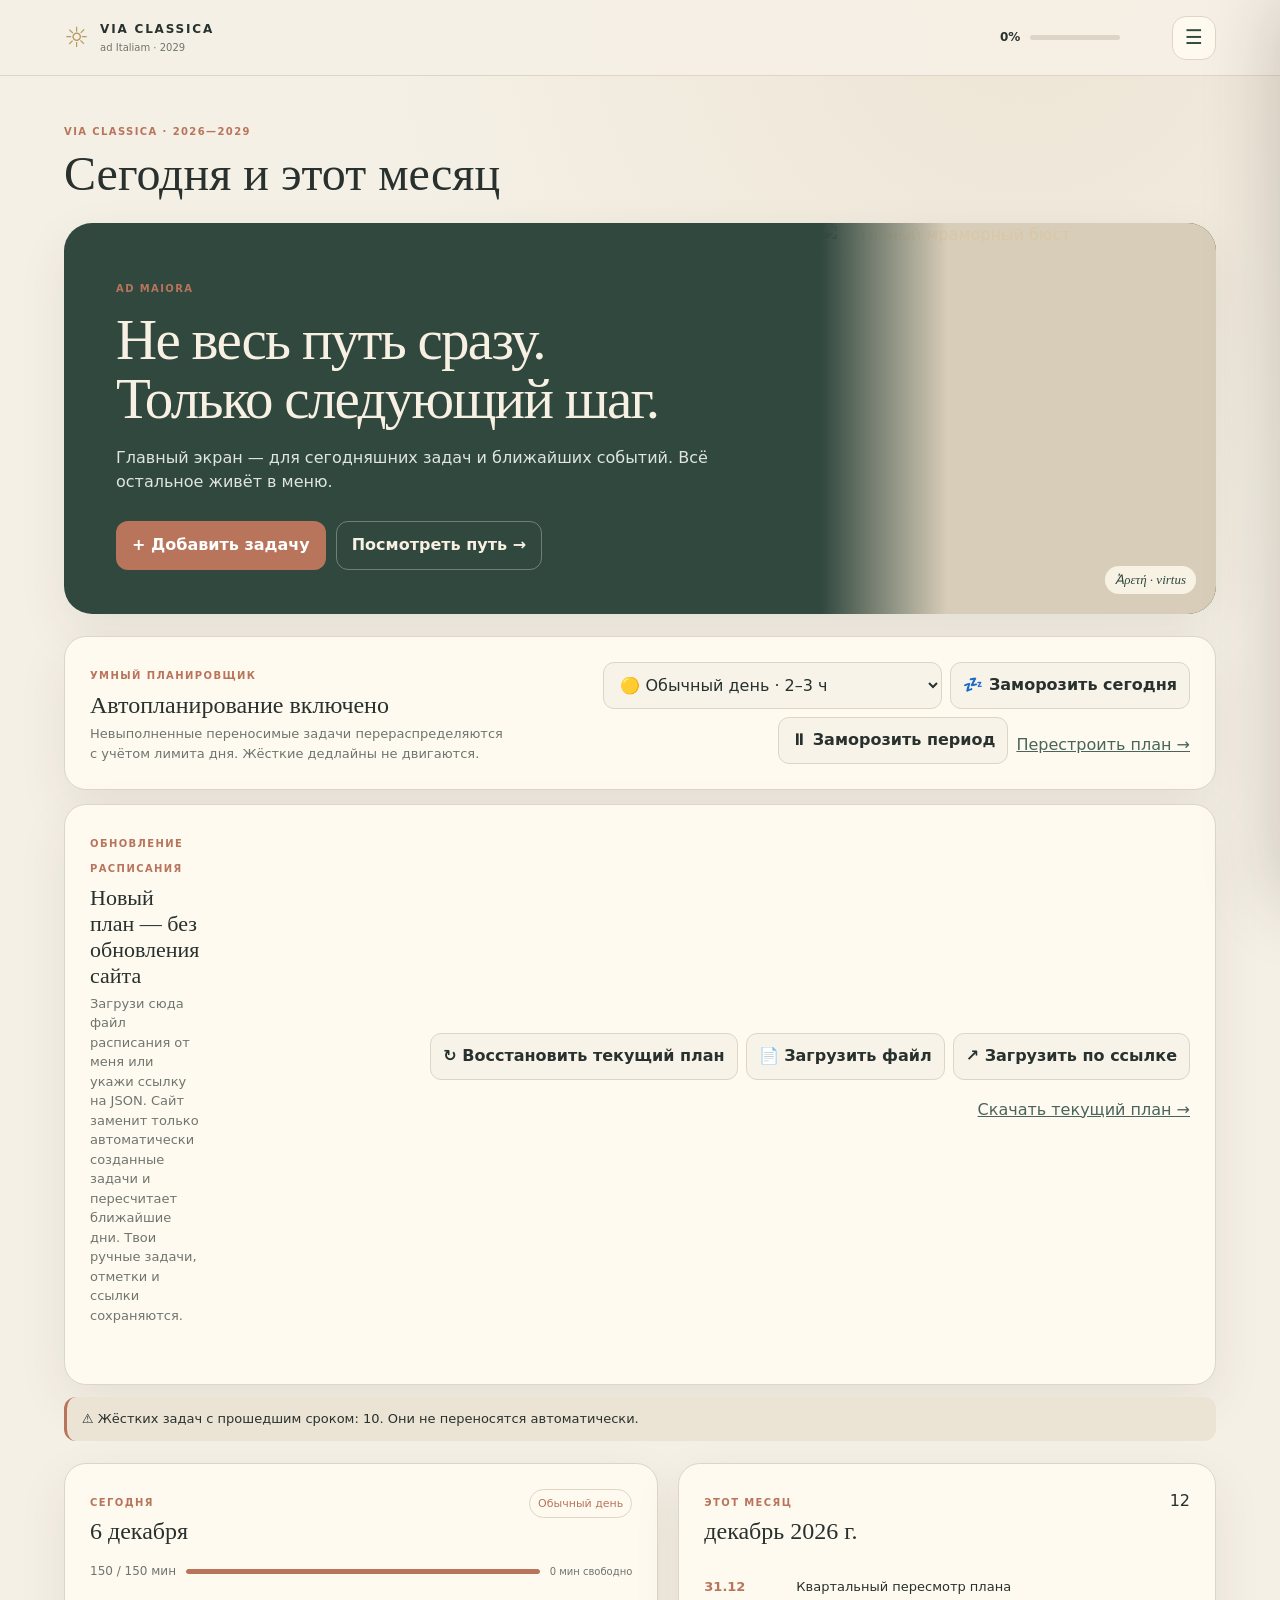
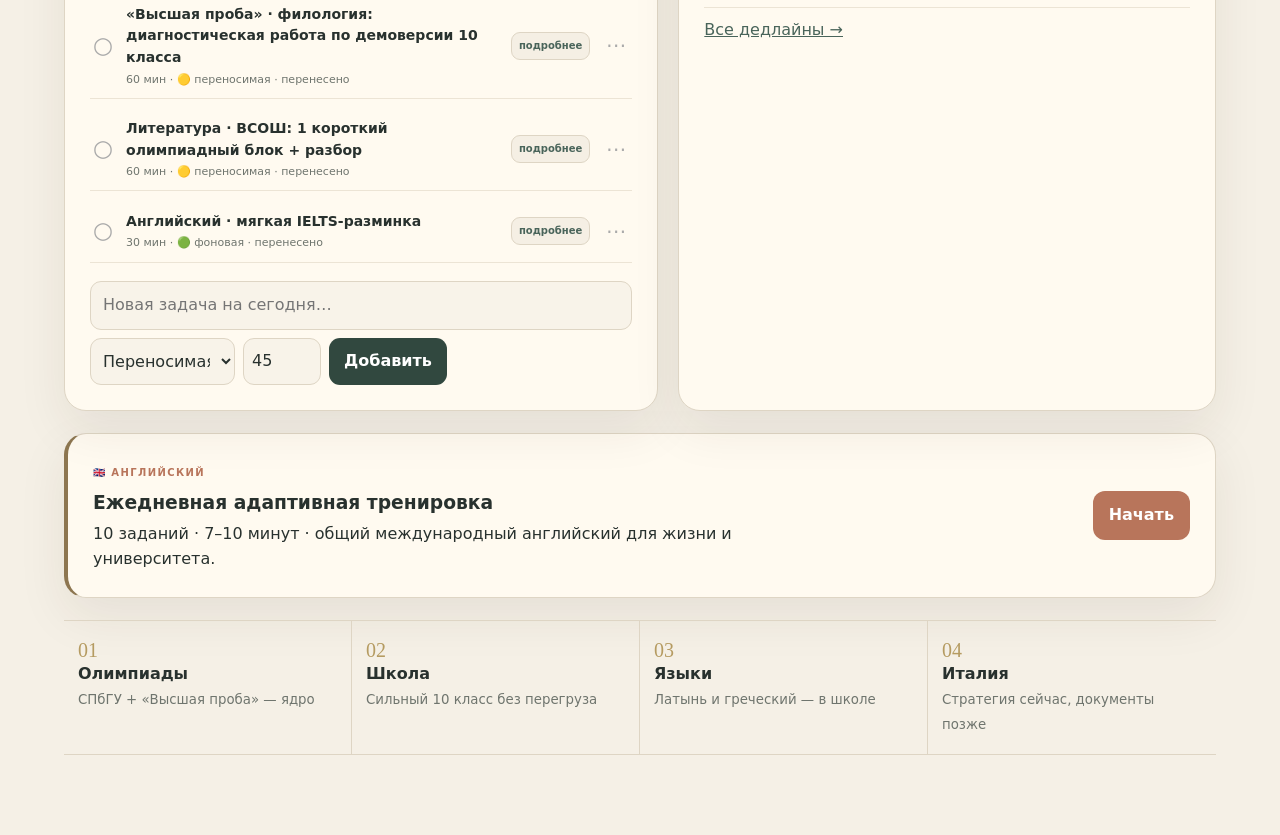
==== commit d421a4fe: "Add files via upload" ====
--- a/index.html
+++ b/index.html
@@ -7,8 +7,8 @@
 <meta name="apple-mobile-web-app-capable" content="yes">
 <meta name="apple-mobile-web-app-status-bar-style" content="default">
 <title>Via Classica — 2026–2029</title>
-<link rel="stylesheet" href="styles.css?v=13.19">
-<link rel="manifest" href="manifest.webmanifest?v=13.19">
+<link rel="stylesheet" href="styles.css?v=13.25">
+<link rel="manifest" href="manifest.webmanifest?v=13.25">
 <link rel="icon" type="image/png" sizes="192x192" href="icon-192.png">
 <link rel="apple-touch-icon" href="icon-192.png">
 </head>
@@ -54,6 +54,7 @@
         <div><small class="eyebrow">ОБНОВЛЕНИЕ РАСПИСАНИЯ</small><h3>Новый план — без обновления сайта</h3><p>Загрузи сюда файл расписания от меня или укажи ссылку на JSON. Сайт заменит только автоматически созданные задачи и пересчитает ближайшие дни. Твои ручные задачи, отметки и ссылки сохраняются.</p></div>
         <div class="schedule-actions">
           <input id="scheduleFile" type="file" accept=".json,application/json" hidden>
+          <button class="ghost-dark" id="loadBundledSchedule">↻ Восстановить текущий план</button>
           <button class="ghost-dark" id="importScheduleFile">📄 Загрузить файл</button>
           <button class="ghost-dark" id="importScheduleUrl">↗ Загрузить по ссылке</button>
           <button class="text-link" id="exportSchedule">Скачать текущий план →</button>
@@ -124,6 +125,6 @@
 
 <div class="modal" id="linkModal" aria-hidden="true"><div class="modal-card"><button class="modal-close" id="closeModal">×</button><small>НОВАЯ ССЫЛКА</small><h2>Добавить в архив</h2><form id="linkForm"><label>Название<input id="linkName" required placeholder="Например, Sapienza — Classics"></label><label>Ссылка<input id="linkUrl" type="url" required placeholder="https://…"></label><label>Категория<select id="linkCategory"><option>Вузы</option><option>Олимпиады</option><option>IELTS</option><option>Подготовка</option><option>Документы</option><option>Италия</option><option>Мои ссылки</option></select></label><label class="checkline"><input id="linkFav" type="checkbox"> Добавить в избранное</label><div class="modal-actions"><button type="button" class="ghost" id="cancelLink">Отмена</button><button class="primary" type="submit">Сохранить</button></div></form></div></div>
 
-<script src="app.js?v=13.19"></script><script src="planner.js?v=13.19"></script><script src="english.js?v=13.19"></script>
+<script src="app.js?v=13.25"></script><script src="planner.js?v=13.25"></script><script src="english.js?v=13.25"></script>
 </body>
 </html>
--- a/styles.css
+++ b/styles.css
@@ -57,14 +57,21 @@
 
 .source-catalog{margin:22px 0}.source-catalog-grid{display:grid;grid-template-columns:repeat(3,1fr);gap:14px;margin-top:16px}.source-catalog-card{border:1px solid var(--line,#d9d1c2);border-radius:16px;padding:16px;background:var(--panel,#f7f3ea)}.source-catalog-card h4{margin:4px 0 8px}.source-stat{font-size:13px;line-height:1.6;opacity:.82}.source-status-pill{display:inline-block;border:1px solid var(--line,#d9d1c2);border-radius:999px;padding:4px 8px;font-size:11px;margin:2px 4px 2px 0}.source-catalog-actions{display:flex;gap:8px;flex-wrap:wrap;margin-top:12px}.source-catalog-note{padding:14px;border-left:3px solid #8d7650;background:rgba(120,100,70,.05);border-radius:10px;line-height:1.5}.source-catalog-list{margin-top:18px;display:grid;gap:8px}.source-catalog-row{display:flex;justify-content:space-between;gap:12px;align-items:center;padding:10px 12px;border:1px solid var(--line,#d9d1c2);border-radius:10px}.source-catalog-row small{opacity:.7}@media(max-width:800px){.source-catalog-grid{grid-template-columns:1fr}}
 .external-task-meta{display:flex;gap:8px;flex-wrap:wrap;margin:12px 0;color:var(--muted);font-size:12px}.external-task-meta span{border:1px solid var(--line);border-radius:999px;padding:5px 9px;background:var(--paper)}.external-task-answer{margin:16px 0}.english-external-answer{display:grid;gap:7px;margin:16px 0}.english-external-answer label{font-size:12px;font-weight:800;color:var(--muted)}.english-external-answer input{width:100%;border:1px solid var(--line);background:var(--paper);border-radius:11px;padding:12px;color:var(--ink)}.source-selfcheck{margin:14px 0;padding:13px 15px;border-left:3px solid var(--gold);background:#eee7d9;border-radius:10px;color:var(--muted)}
-/* v13.19 source-bank integration: original source is visible inside training */
+/* v13.25 source-bank integration: original source is visible inside training */
 .source-iframe-wrap{margin:16px 0;border:1px solid rgba(0,0,0,.12);border-radius:16px;overflow:hidden;background:#fff;min-height:520px}
 .source-task-iframe{display:block;width:100%;height:680px;border:0;background:#fff}
 .source-iframe-actions{display:flex;gap:10px;flex-wrap:wrap;margin:10px 0 14px}
 .source-task-question{margin-top:10px}
 @media (max-width:700px){.source-iframe-wrap{min-height:440px;border-radius:12px}.source-task-iframe{height:620px}}
 
-/* v13.19 repetitio: source fallback and reliable topic controls */
+/* v13.25 repetitio: source fallback and reliable topic controls */
 .source-iframe-fallback{margin-top:10px;padding:14px;border:1px dashed var(--line,#d9d1c2);border-radius:12px;background:rgba(0,0,0,.025)}
 .topic-choice span:first-child{min-width:0}
 .topic-choice span:last-child{margin-left:12px}
+
+/* v13.25 English catalog / stable navigation */
+.source-catalog-toolbar{display:grid;grid-template-columns:minmax(0,2fr) minmax(170px,1fr) minmax(170px,1fr);gap:10px;margin:18px 0 10px}.source-catalog-toolbar .topic-search,.source-catalog-toolbar select{margin:0;min-width:0;border:1px solid var(--line,#d9d1c2);border-radius:12px;background:var(--paper,#fffaf0);padding:11px 12px;color:var(--ink,#28312e)}.source-catalog-summary{font-size:12px;color:var(--muted,#6f756e);margin:8px 0 12px}.source-catalog-task-list{display:grid;gap:9px}.source-catalog-task{display:flex;justify-content:space-between;align-items:center;gap:16px;border:1px solid var(--line,#d9d1c2);border-radius:14px;padding:13px 14px;background:var(--paper,#fffaf0)}.source-catalog-task-main{min-width:0}.source-catalog-task-main h4{margin:5px 0 2px;font-size:15px}.source-catalog-task-main p{margin:0;color:var(--muted,#6f756e);font-size:12px}.source-catalog-task-badges{display:flex;gap:5px;flex-wrap:wrap}.source-catalog-task-actions{display:flex;align-items:center;gap:10px;flex-wrap:wrap;justify-content:flex-end}.source-catalog-more{text-align:center;margin:14px 0}.source-fallback-actions{display:flex;gap:12px;flex-wrap:wrap;margin-top:10px}.topic-track{gap:14px}.topic-track span:first-child{display:grid;gap:3px}.topic-track small{display:block;color:var(--muted,#6f756e);font-size:12px;font-weight:400;line-height:1.4}.topic-track em{font-style:normal;font-size:12px;color:var(--muted,#6f756e);white-space:nowrap}.topic-gap{margin-top:18px;padding:15px 16px;border:1px dashed var(--line,#d9d1c2);border-radius:14px;background:rgba(120,100,70,.04)}.topic-gap p{margin:7px 0 0;color:var(--muted,#6f756e);line-height:1.5}.source-catalog-task .primary{padding:8px 11px;font-size:12px}.source-catalog-task .text-link{font-size:12px;margin-top:0}@media(max-width:760px){.source-catalog-toolbar{grid-template-columns:1fr}.source-catalog-task{align-items:flex-start;flex-direction:column}.source-catalog-task-actions{width:100%;justify-content:flex-start}.source-catalog-task-actions .primary{flex:1}.source-catalog-task-actions .text-link{padding:8px 0}.source-fallback-actions{align-items:flex-start;flex-direction:column}}
+.source-launch-card{margin:16px 0;padding:18px;border:1px solid var(--line,#d9d1c2);border-radius:16px;background:var(--paper,#fffaf0)}.source-launch-card p{margin:7px 0 14px;color:var(--muted,#6f756e)}
+.grammar-map{margin-top:24px;padding:18px;border:1px solid var(--line,#d9d1c2);border-radius:18px;background:rgba(120,100,70,.035)}
+.grammar-map-head{display:flex;justify-content:space-between;gap:18px;align-items:flex-start}.grammar-map-head>div:first-child{min-width:0}.grammar-map-head>div:first-child>span{font-size:11px;letter-spacing:.12em;opacity:.65}.grammar-map-head h4{margin:7px 0 6px;font-size:21px}.grammar-map-head p{margin:0;line-height:1.5;color:var(--muted,#6f756e)}.grammar-map-count{font-size:12px;white-space:nowrap;border:1px solid var(--line,#d9d1c2);border-radius:999px;padding:7px 10px}.grammar-group{border-top:1px solid var(--line,#d9d1c2);padding:12px 0}.grammar-group:first-child{margin-top:8px}.grammar-group summary{cursor:pointer;display:flex;justify-content:space-between;align-items:center;gap:12px;list-style:none}.grammar-group summary::-webkit-details-marker{display:none}.grammar-group summary>span{display:grid;gap:3px}.grammar-group summary small{font-size:12px;color:var(--muted,#6f756e);font-weight:400;line-height:1.4}.grammar-group summary em{font-style:normal;font-size:12px;color:var(--muted,#6f756e);white-space:nowrap}.grammar-items{display:grid;gap:8px;margin-top:10px}.grammar-item{padding:12px;border:1px solid var(--line,#d9d1c2);border-radius:13px;background:var(--paper,#fffaf0)}.grammar-item>div:first-child{display:flex;align-items:center;gap:8px;flex-wrap:wrap}.grammar-item>div:first-child span{font-size:11px;border:1px solid var(--line,#d9d1c2);border-radius:999px;padding:3px 7px;color:var(--muted,#6f756e)}.grammar-item p{margin:7px 0 0;color:var(--muted,#6f756e);font-size:12px;line-height:1.4}.grammar-links{display:flex;gap:10px;align-items:center;flex-wrap:wrap;margin-top:9px}.grammar-links small{font-size:11px;color:var(--muted,#6f756e)}.grammar-links .primary{padding:7px 10px;font-size:12px;text-decoration:none}.grammar-links .text-link{font-size:12px}.topic-intro{margin:0 0 12px;line-height:1.5;color:var(--muted,#6f756e)}
+@media(max-width:620px){.grammar-map{padding:15px}.grammar-map-head{flex-direction:column}.grammar-map-count{align-self:flex-start}.grammar-group summary{align-items:flex-start}.grammar-links{align-items:flex-start;flex-direction:column}.grammar-links .primary{width:100%;box-sizing:border-box;text-align:center}.grammar-links .text-link{padding:6px 0}}
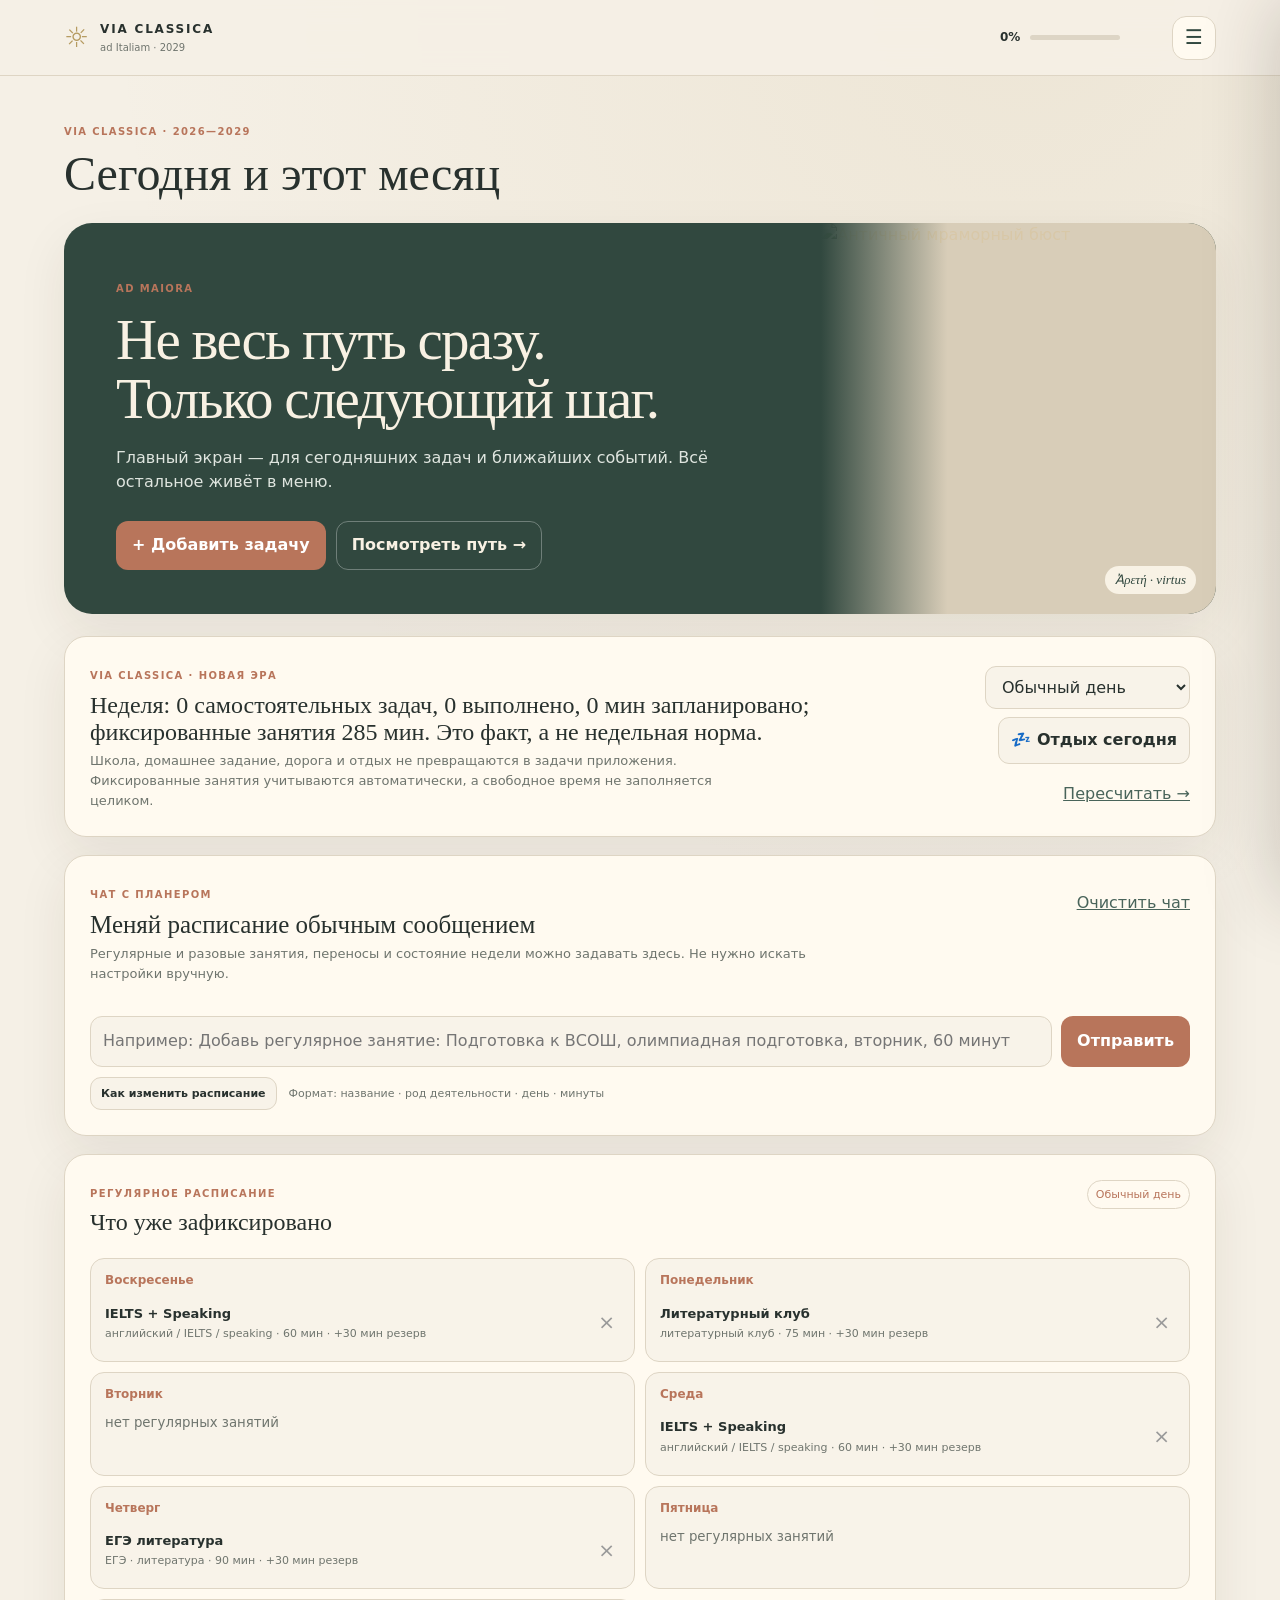
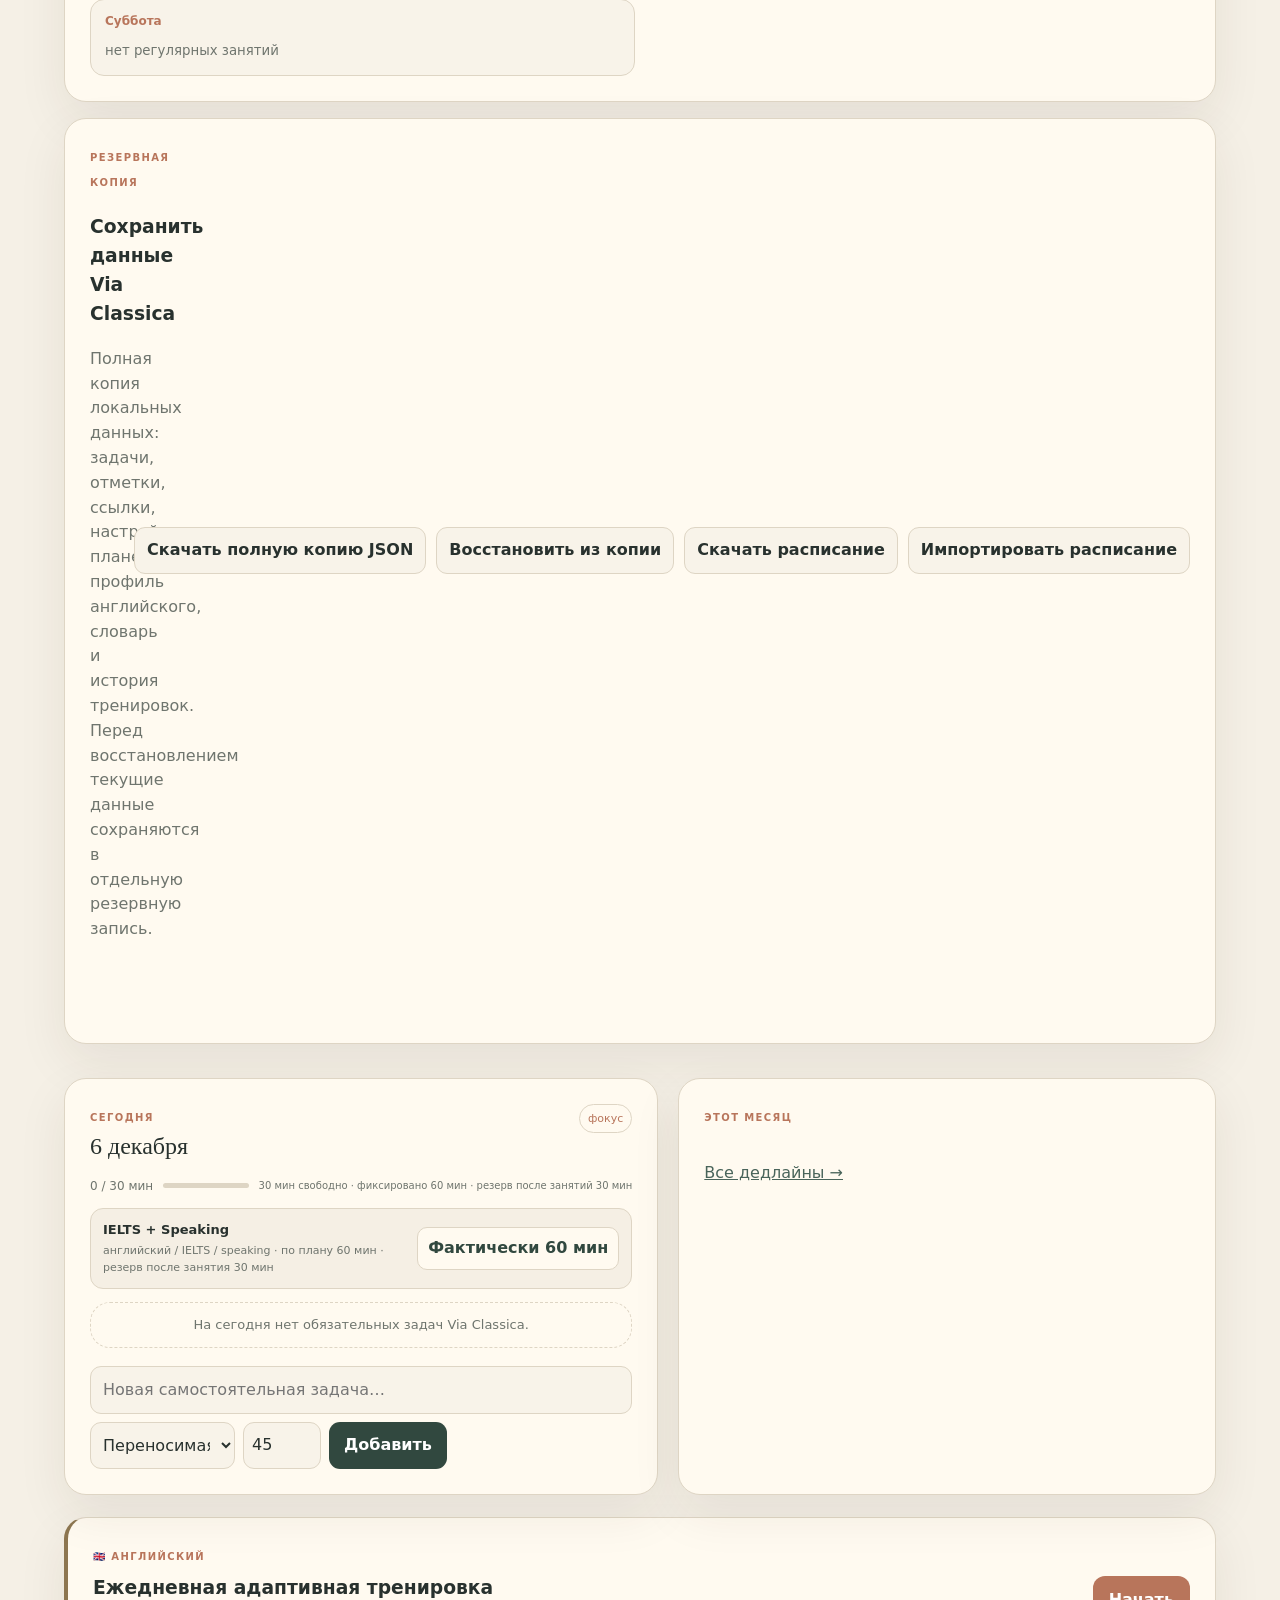
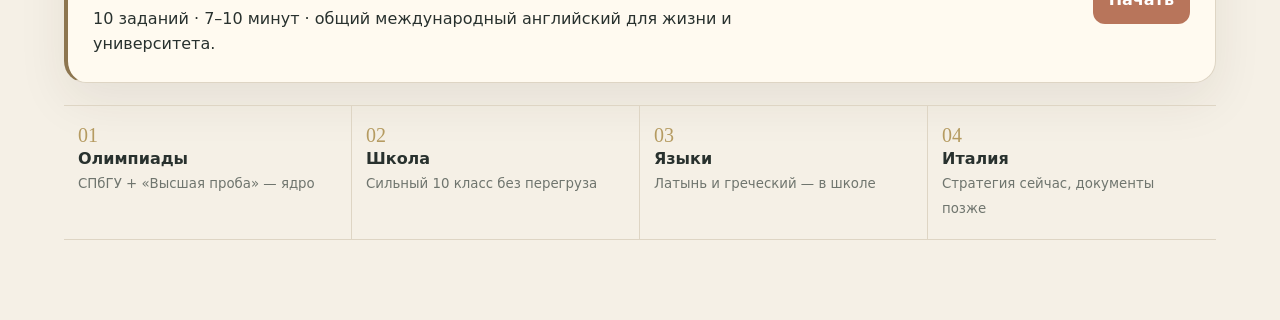
==== commit 6ef7b770: "Add files via upload" ====
--- a/index.html
+++ b/index.html
@@ -7,8 +7,8 @@
 <meta name="apple-mobile-web-app-capable" content="yes">
 <meta name="apple-mobile-web-app-status-bar-style" content="default">
 <title>Via Classica — 2026–2029</title>
-<link rel="stylesheet" href="styles.css?v=13.25">
-<link rel="manifest" href="manifest.webmanifest?v=13.25">
+<link rel="stylesheet" href="styles.css?v=14.1">
+<link rel="manifest" href="manifest.webmanifest?v=14.1">
 <link rel="icon" type="image/png" sizes="192x192" href="icon-192.png">
 <link rel="apple-touch-icon" href="icon-192.png">
 </head>
@@ -47,25 +47,23 @@
       </div>
 
       <div class="planner-controls panel">
-        <div><small class="eyebrow">УМНЫЙ ПЛАНИРОВЩИК</small><h3 id="plannerStatus">Автопланирование включено</h3><p>Невыполненные переносимые задачи перераспределяются с учётом лимита дня. Жёсткие дедлайны не двигаются.</p></div>
-        <div class="planner-actions"><select id="dayMode"><option value="normal">🟡 Обычный день · 2–3 ч</option><option value="light">🟢 Лёгкий день · до 1,5 ч</option><option value="heavy">🔴 Тяжёлый день · 3–4 ч</option><option value="vacation">☀️ Каникулы · до 4 ч</option><option value="festival">🎭 Фестиваль / поездка · минимум</option></select><button class="ghost-dark" id="freezeDay">💤 Заморозить сегодня</button><button class="ghost-dark" id="freezePeriod">⏸ Заморозить период</button><button class="text-link" id="replanBtn">Перестроить план →</button></div>
+        <div><small class="eyebrow">VIA CLASSICA · НОВАЯ ЭРА</small><h3 id="plannerStatus">Планировщик бережно распределяет только самостоятельную нагрузку</h3><p>Школа, домашнее задание, дорога и отдых не превращаются в задачи приложения. Фиксированные занятия учитываются автоматически, а свободное время не заполняется целиком.</p></div>
+        <div class="planner-actions"><select id="dayMode" aria-label="Режим дня"><option value="normal">Обычный день</option><option value="light">Лёгкий день</option><option value="heavy">Насыщенный день</option><option value="rest">Отдых</option></select><button class="ghost-dark" id="freezeDay">💤 Отдых сегодня</button><button class="text-link" id="replanBtn">Пересчитать →</button></div>
       </div>
-      <div class="schedule-import panel">
-        <div><small class="eyebrow">ОБНОВЛЕНИЕ РАСПИСАНИЯ</small><h3>Новый план — без обновления сайта</h3><p>Загрузи сюда файл расписания от меня или укажи ссылку на JSON. Сайт заменит только автоматически созданные задачи и пересчитает ближайшие дни. Твои ручные задачи, отметки и ссылки сохраняются.</p></div>
-        <div class="schedule-actions">
-          <input id="scheduleFile" type="file" accept=".json,application/json" hidden>
-          <button class="ghost-dark" id="loadBundledSchedule">↻ Восстановить текущий план</button>
-          <button class="ghost-dark" id="importScheduleFile">📄 Загрузить файл</button>
-          <button class="ghost-dark" id="importScheduleUrl">↗ Загрузить по ссылке</button>
-          <button class="text-link" id="exportSchedule">Скачать текущий план →</button>
-        </div>
-        <div id="scheduleStatus" class="schedule-status" aria-live="polite"></div>
-      </div><div id="alerts" class="alerts"></div>
+      <div class="planner-chat panel" id="plannerChat">
+        <div class="planner-chat-head"><div><small class="eyebrow">ЧАТ С ПЛАНЕРОМ</small><h3>Меняй расписание обычным сообщением</h3><p>Регулярные и разовые занятия, переносы и состояние недели можно задавать здесь. Не нужно искать настройки вручную.</p></div><button class="text-link" id="plannerChatClear">Очистить чат</button></div>
+        <div id="plannerChatMessages" class="planner-chat-messages"></div>
+        <form id="plannerChatForm" class="planner-chat-form"><input id="plannerChatInput" autocomplete="off" placeholder="Например: Добавь регулярное занятие: Подготовка к ВСОШ, олимпиадная подготовка, вторник, 60 минут"><button class="primary" type="submit">Отправить</button></form>
+        <div class="planner-chat-hints"><button type="button" class="ghost-dark" id="openPlannerChat">Как изменить расписание</button><span>Формат: название · род деятельности · день · минуты</span></div>
+      </div>
+      <div class="recurring-panel panel"><div class="panel-title"><div><small>РЕГУЛЯРНОЕ РАСПИСАНИЕ</small><h3>Что уже зафиксировано</h3></div><span class="today-badge">+30 мин резерв после занятия</span></div><div id="recurringSchedule" class="recurring-schedule"></div></div>
+      <div class="backup-panel panel"><div><small class="eyebrow">РЕЗЕРВНАЯ КОПИЯ</small><h3>Сохранить данные Via Classica</h3><p>Полная копия локальных данных: задачи, отметки, ссылки, настройки планера, профиль английского, словарь и история тренировок. Перед восстановлением текущие данные сохраняются в отдельную резервную запись.</p></div><div class="backup-actions"><button class="ghost-dark" id="exportFullBackup" type="button">Скачать полную копию JSON</button><input id="importFullBackupFile" type="file" accept=".json,application/json" hidden><button class="ghost-dark" id="chooseFullBackup" type="button">Восстановить из копии</button><button class="ghost-dark" id="exportPlannerSchedule" type="button">Скачать расписание</button><input id="importPlannerScheduleFile" type="file" accept=".json,application/json" hidden><button class="ghost-dark" id="choosePlannerSchedule" type="button">Импортировать расписание</button></div><div id="plannerScheduleStatus" class="schedule-status" aria-live="polite"></div><div id="fullBackupStatus" class="schedule-status" aria-live="polite"></div></div>
+      <div id="alerts" class="alerts"></div>
 
       <div class="dashboard-grid">
         <section class="panel today-panel"><div class="panel-title"><div><small>СЕГОДНЯ</small><h3 id="todayDate">Сегодня</h3></div><span class="today-badge">фокус</span></div>
-          <div id="todaySummary" class="today-summary"></div><div id="todayTasks" class="task-list"></div>
-          <form id="taskForm" class="add-form"><input id="taskInput" type="text" placeholder="Новая задача на сегодня…" autocomplete="off"><select id="taskType" aria-label="Тип задачи"><option value="move">Переносимая</option><option value="soft">Фоновая</option><option value="hard">Жёсткая</option></select><input id="taskMinutes" type="number" min="15" step="15" value="45" aria-label="Минут"><button>Добавить</button></form>
+          <div id="todaySummary" class="today-summary"></div><div id="todayFixed" class="today-fixed"></div><div id="todayTasks" class="task-list"></div>
+          <form id="taskForm" class="add-form"><input id="taskInput" type="text" placeholder="Новая самостоятельная задача…" autocomplete="off"><select id="taskType" aria-label="Тип задачи"><option value="move">Переносимая</option><option value="soft">Лёгкая</option><option value="hard">Жёсткая</option></select><input id="taskMinutes" type="number" min="5" step="5" value="45" aria-label="Минут"><button>Добавить</button></form>
         </section>
         <section class="panel month-panel"><div class="panel-title"><div><small>ЭТОТ МЕСЯЦ</small><h3 id="monthTitle"></h3></div><span id="monthNumber"></span></div>
           <div id="monthEvents" class="month-list"></div>
@@ -90,7 +88,7 @@
     </section>
 
     <section id="english" class="page"><div class="section-hero"><div><small>02 · АНГЛИЙСКИЙ</small><h2>Рабочий английский для жизни и университета</h2><p>Не отдельный режим IELTS или ЕГЭ. Сейчас — международный английский; экзаменационные форматы подключаются постепенно ближе к нужному сроку.</p></div><div class="circle-word">EN<br><span>∞</span></div></div>
-      <div class="english-grid"><article class="english-card"><span>01</span><h3>Адаптивная тренировка</h3><p>10 коротких заданий. Сейчас — адаптивный локальный прототип; история используется для подбора следующего материала.</p><button class="primary" data-english-action="train">Начать 10 заданий</button></article><article class="english-card"><span>02</span><h3>🎯 Тренировка по теме</h3><p>Целевая практика по отдельной теме. Результаты не меняют долгосрочный профиль.</p><button class="ghost" data-english-action="topic">Открыть</button></article><article class="english-card"><span>03</span><h3>Мой профиль</h3><p>CEFR и качественная картина без баллов, рейтингов и геймификации.</p><button class="ghost" data-english-action="profile">Посмотреть</button></article><article class="english-card"><span>04</span><h3>Словарь</h3><p>Личные слова и выражения с переводом, определением и сохранённым контекстом.</p><button class="ghost" data-english-action="dict">Открыть</button></article><article class="english-card"><span>05</span><h3>Банк источников</h3><p>Каталог реальных источников FIPI, IELTS, Cambridge и других. Встроенными считаются только задания с реально проверенным содержимым; внешние записи ведут на оригинал.</p><button class="ghost" data-english-action="sources">Открыть каталог</button></article></div>
+      <div class="english-grid"><article class="english-card"><span>01</span><h3>Адаптивная тренировка</h3><p>10 коротких заданий. Сейчас — адаптивный локальный прототип; история используется для подбора следующего материала.</p><button class="primary" data-english-action="train">Начать 10 заданий</button></article><article class="english-card"><span>02</span><h3>🎯 Тренировка по теме</h3><p>Целевая практика по отдельной теме. Результаты не меняют долгосрочный профиль.</p><button class="ghost" data-english-action="topic">Открыть</button></article><article class="english-card"><span>03</span><h3>Мой профиль</h3><p>CEFR и качественная картина без баллов, рейтингов и геймификации.</p><button class="ghost" data-english-action="profile">Посмотреть</button></article><article class="english-card"><span>04</span><h3>Словарь</h3><p>Личные слова и выражения с переводом, определением и сохранённым контекстом.</p><button class="ghost" data-english-action="dict">Открыть</button></article></div>
       <div class="english-session panel"><div id="englishTask"></div></div>
       <div class="resource-box"><b>Принцип:</b> языковая корректность проверяется по авторитетной английской норме; экзаменационные требования подключаются отдельно.</div>
     </section>
@@ -125,6 +123,6 @@
 
 <div class="modal" id="linkModal" aria-hidden="true"><div class="modal-card"><button class="modal-close" id="closeModal">×</button><small>НОВАЯ ССЫЛКА</small><h2>Добавить в архив</h2><form id="linkForm"><label>Название<input id="linkName" required placeholder="Например, Sapienza — Classics"></label><label>Ссылка<input id="linkUrl" type="url" required placeholder="https://…"></label><label>Категория<select id="linkCategory"><option>Вузы</option><option>Олимпиады</option><option>IELTS</option><option>Подготовка</option><option>Документы</option><option>Италия</option><option>Мои ссылки</option></select></label><label class="checkline"><input id="linkFav" type="checkbox"> Добавить в избранное</label><div class="modal-actions"><button type="button" class="ghost" id="cancelLink">Отмена</button><button class="primary" type="submit">Сохранить</button></div></form></div></div>
 
-<script src="app.js?v=13.25"></script><script src="planner.js?v=13.25"></script><script src="english.js?v=13.25"></script>
+<script src="app.js?v=14.1"></script><script src="planner.js?v=14.1"></script><script src="english.js?v=14.1"></script>
 </body>
 </html>
--- a/styles.css
+++ b/styles.css
@@ -57,21 +57,26 @@
 
 .source-catalog{margin:22px 0}.source-catalog-grid{display:grid;grid-template-columns:repeat(3,1fr);gap:14px;margin-top:16px}.source-catalog-card{border:1px solid var(--line,#d9d1c2);border-radius:16px;padding:16px;background:var(--panel,#f7f3ea)}.source-catalog-card h4{margin:4px 0 8px}.source-stat{font-size:13px;line-height:1.6;opacity:.82}.source-status-pill{display:inline-block;border:1px solid var(--line,#d9d1c2);border-radius:999px;padding:4px 8px;font-size:11px;margin:2px 4px 2px 0}.source-catalog-actions{display:flex;gap:8px;flex-wrap:wrap;margin-top:12px}.source-catalog-note{padding:14px;border-left:3px solid #8d7650;background:rgba(120,100,70,.05);border-radius:10px;line-height:1.5}.source-catalog-list{margin-top:18px;display:grid;gap:8px}.source-catalog-row{display:flex;justify-content:space-between;gap:12px;align-items:center;padding:10px 12px;border:1px solid var(--line,#d9d1c2);border-radius:10px}.source-catalog-row small{opacity:.7}@media(max-width:800px){.source-catalog-grid{grid-template-columns:1fr}}
 .external-task-meta{display:flex;gap:8px;flex-wrap:wrap;margin:12px 0;color:var(--muted);font-size:12px}.external-task-meta span{border:1px solid var(--line);border-radius:999px;padding:5px 9px;background:var(--paper)}.external-task-answer{margin:16px 0}.english-external-answer{display:grid;gap:7px;margin:16px 0}.english-external-answer label{font-size:12px;font-weight:800;color:var(--muted)}.english-external-answer input{width:100%;border:1px solid var(--line);background:var(--paper);border-radius:11px;padding:12px;color:var(--ink)}.source-selfcheck{margin:14px 0;padding:13px 15px;border-left:3px solid var(--gold);background:#eee7d9;border-radius:10px;color:var(--muted)}
-/* v13.25 source-bank integration: original source is visible inside training */
+/* v13.26 source-bank integration: original source is visible inside training */
 .source-iframe-wrap{margin:16px 0;border:1px solid rgba(0,0,0,.12);border-radius:16px;overflow:hidden;background:#fff;min-height:520px}
 .source-task-iframe{display:block;width:100%;height:680px;border:0;background:#fff}
 .source-iframe-actions{display:flex;gap:10px;flex-wrap:wrap;margin:10px 0 14px}
 .source-task-question{margin-top:10px}
 @media (max-width:700px){.source-iframe-wrap{min-height:440px;border-radius:12px}.source-task-iframe{height:620px}}
 
-/* v13.25 repetitio: source fallback and reliable topic controls */
+/* v13.26 repetitio: source fallback and reliable topic controls */
 .source-iframe-fallback{margin-top:10px;padding:14px;border:1px dashed var(--line,#d9d1c2);border-radius:12px;background:rgba(0,0,0,.025)}
 .topic-choice span:first-child{min-width:0}
 .topic-choice span:last-child{margin-left:12px}
 
-/* v13.25 English catalog / stable navigation */
+/* v13.26 English catalog / stable navigation */
 .source-catalog-toolbar{display:grid;grid-template-columns:minmax(0,2fr) minmax(170px,1fr) minmax(170px,1fr);gap:10px;margin:18px 0 10px}.source-catalog-toolbar .topic-search,.source-catalog-toolbar select{margin:0;min-width:0;border:1px solid var(--line,#d9d1c2);border-radius:12px;background:var(--paper,#fffaf0);padding:11px 12px;color:var(--ink,#28312e)}.source-catalog-summary{font-size:12px;color:var(--muted,#6f756e);margin:8px 0 12px}.source-catalog-task-list{display:grid;gap:9px}.source-catalog-task{display:flex;justify-content:space-between;align-items:center;gap:16px;border:1px solid var(--line,#d9d1c2);border-radius:14px;padding:13px 14px;background:var(--paper,#fffaf0)}.source-catalog-task-main{min-width:0}.source-catalog-task-main h4{margin:5px 0 2px;font-size:15px}.source-catalog-task-main p{margin:0;color:var(--muted,#6f756e);font-size:12px}.source-catalog-task-badges{display:flex;gap:5px;flex-wrap:wrap}.source-catalog-task-actions{display:flex;align-items:center;gap:10px;flex-wrap:wrap;justify-content:flex-end}.source-catalog-more{text-align:center;margin:14px 0}.source-fallback-actions{display:flex;gap:12px;flex-wrap:wrap;margin-top:10px}.topic-track{gap:14px}.topic-track span:first-child{display:grid;gap:3px}.topic-track small{display:block;color:var(--muted,#6f756e);font-size:12px;font-weight:400;line-height:1.4}.topic-track em{font-style:normal;font-size:12px;color:var(--muted,#6f756e);white-space:nowrap}.topic-gap{margin-top:18px;padding:15px 16px;border:1px dashed var(--line,#d9d1c2);border-radius:14px;background:rgba(120,100,70,.04)}.topic-gap p{margin:7px 0 0;color:var(--muted,#6f756e);line-height:1.5}.source-catalog-task .primary{padding:8px 11px;font-size:12px}.source-catalog-task .text-link{font-size:12px;margin-top:0}@media(max-width:760px){.source-catalog-toolbar{grid-template-columns:1fr}.source-catalog-task{align-items:flex-start;flex-direction:column}.source-catalog-task-actions{width:100%;justify-content:flex-start}.source-catalog-task-actions .primary{flex:1}.source-catalog-task-actions .text-link{padding:8px 0}.source-fallback-actions{align-items:flex-start;flex-direction:column}}
 .source-launch-card{margin:16px 0;padding:18px;border:1px solid var(--line,#d9d1c2);border-radius:16px;background:var(--paper,#fffaf0)}.source-launch-card p{margin:7px 0 14px;color:var(--muted,#6f756e)}
 .grammar-map{margin-top:24px;padding:18px;border:1px solid var(--line,#d9d1c2);border-radius:18px;background:rgba(120,100,70,.035)}
 .grammar-map-head{display:flex;justify-content:space-between;gap:18px;align-items:flex-start}.grammar-map-head>div:first-child{min-width:0}.grammar-map-head>div:first-child>span{font-size:11px;letter-spacing:.12em;opacity:.65}.grammar-map-head h4{margin:7px 0 6px;font-size:21px}.grammar-map-head p{margin:0;line-height:1.5;color:var(--muted,#6f756e)}.grammar-map-count{font-size:12px;white-space:nowrap;border:1px solid var(--line,#d9d1c2);border-radius:999px;padding:7px 10px}.grammar-group{border-top:1px solid var(--line,#d9d1c2);padding:12px 0}.grammar-group:first-child{margin-top:8px}.grammar-group summary{cursor:pointer;display:flex;justify-content:space-between;align-items:center;gap:12px;list-style:none}.grammar-group summary::-webkit-details-marker{display:none}.grammar-group summary>span{display:grid;gap:3px}.grammar-group summary small{font-size:12px;color:var(--muted,#6f756e);font-weight:400;line-height:1.4}.grammar-group summary em{font-style:normal;font-size:12px;color:var(--muted,#6f756e);white-space:nowrap}.grammar-items{display:grid;gap:8px;margin-top:10px}.grammar-item{padding:12px;border:1px solid var(--line,#d9d1c2);border-radius:13px;background:var(--paper,#fffaf0)}.grammar-item>div:first-child{display:flex;align-items:center;gap:8px;flex-wrap:wrap}.grammar-item>div:first-child span{font-size:11px;border:1px solid var(--line,#d9d1c2);border-radius:999px;padding:3px 7px;color:var(--muted,#6f756e)}.grammar-item p{margin:7px 0 0;color:var(--muted,#6f756e);font-size:12px;line-height:1.4}.grammar-links{display:flex;gap:10px;align-items:center;flex-wrap:wrap;margin-top:9px}.grammar-links small{font-size:11px;color:var(--muted,#6f756e)}.grammar-links .primary{padding:7px 10px;font-size:12px;text-decoration:none}.grammar-links .text-link{font-size:12px}.topic-intro{margin:0 0 12px;line-height:1.5;color:var(--muted,#6f756e)}
 @media(max-width:620px){.grammar-map{padding:15px}.grammar-map-head{flex-direction:column}.grammar-map-count{align-self:flex-start}.grammar-group summary{align-items:flex-start}.grammar-links{align-items:flex-start;flex-direction:column}.grammar-links .primary{width:100%;box-sizing:border-box;text-align:center}.grammar-links .text-link{padding:6px 0}}
+/* v14 · new era planner */
+.planner-chat{margin-top:18px}.planner-chat-head{display:flex;justify-content:space-between;gap:18px;align-items:flex-start}.planner-chat-head h3{font:500 25px Georgia;margin:5px 0}.planner-chat-head p{margin:0;color:var(--muted);font-size:13px;max-width:760px}.planner-chat-messages{margin-top:18px;display:grid;gap:9px;max-height:310px;overflow:auto;padding-right:4px}.planner-chat-msg{max-width:88%;padding:11px 14px;border:1px solid var(--line);border-radius:16px;background:#f3ede1}.planner-chat-msg.user{margin-left:auto;background:var(--green);color:#fffaf0;border-color:var(--green)}.planner-chat-msg span{display:block;font-size:10px;letter-spacing:.08em;text-transform:uppercase;opacity:.65;font-weight:800}.planner-chat-msg p{margin:4px 0 0;font-size:13px}.planner-chat-form{display:flex;gap:9px;margin-top:14px}.planner-chat-form input{flex:1;min-width:0;border:1px solid var(--line);background:#f8f3e9;border-radius:12px;padding:12px}.planner-chat-hints{display:flex;gap:12px;align-items:center;flex-wrap:wrap;margin-top:10px;color:var(--muted);font-size:11px}.planner-chat-hints .ghost-dark{padding:7px 10px;font-size:11px}.recurring-panel{margin-top:18px}.recurring-schedule{display:grid;grid-template-columns:repeat(2,1fr);gap:10px}.recurring-day{border:1px solid var(--line);border-radius:14px;padding:12px 14px;background:#f8f3e9}.recurring-day>b{display:block;font-size:12px;color:var(--terra);margin-bottom:7px}.recurring-item{display:flex;justify-content:space-between;gap:10px;align-items:center;padding:7px 0;border-top:1px solid #e8dfcf}.recurring-item:first-child{border-top:0}.recurring-item span{display:grid;gap:1px;min-width:0}.recurring-item strong{font-size:13px}.recurring-item small{font-size:11px;color:var(--muted)}.recurring-item button{border:0;background:transparent;color:#999;font-size:20px;padding:2px 5px}.muted{color:var(--muted)}.today-fixed{display:grid;gap:7px;margin-bottom:13px}.fixed-item{display:flex;align-items:center;justify-content:space-between;gap:12px;padding:11px 12px;border:1px solid var(--line);background:#f5efe4;border-radius:13px}.fixed-item>div{display:grid;gap:2px;min-width:0}.fixed-item b{font-size:13px}.fixed-item small{font-size:11px;color:var(--muted)}.actual-btn{border:1px solid var(--line);background:var(--paper);color:var(--green);border-radius:10px;padding:8px 10px;font-weight:750;white-space:nowrap}.empty{padding:12px 0;color:var(--muted);font-size:13px}.today-fixed+.task-list{margin-top:4px}
+@media(max-width:800px){.planner-chat-head{flex-direction:column}.planner-chat-form{flex-direction:column}.recurring-schedule{grid-template-columns:1fr}.fixed-item{align-items:flex-start;flex-direction:column}.actual-btn{width:100%}}
+
+.backup-panel{display:grid;grid-template-columns:minmax(0,1fr) auto;gap:14px;align-items:center;margin-top:16px}.backup-panel p{max-width:760px;color:var(--muted,#686b5e);line-height:1.55}.backup-actions{display:flex;gap:10px;flex-wrap:wrap;justify-content:flex-end}.backup-panel .schedule-status{grid-column:1/-1}@media(max-width:760px){.backup-panel{grid-template-columns:1fr}.backup-actions{justify-content:flex-start}.backup-actions button{width:100%;min-height:44px}}
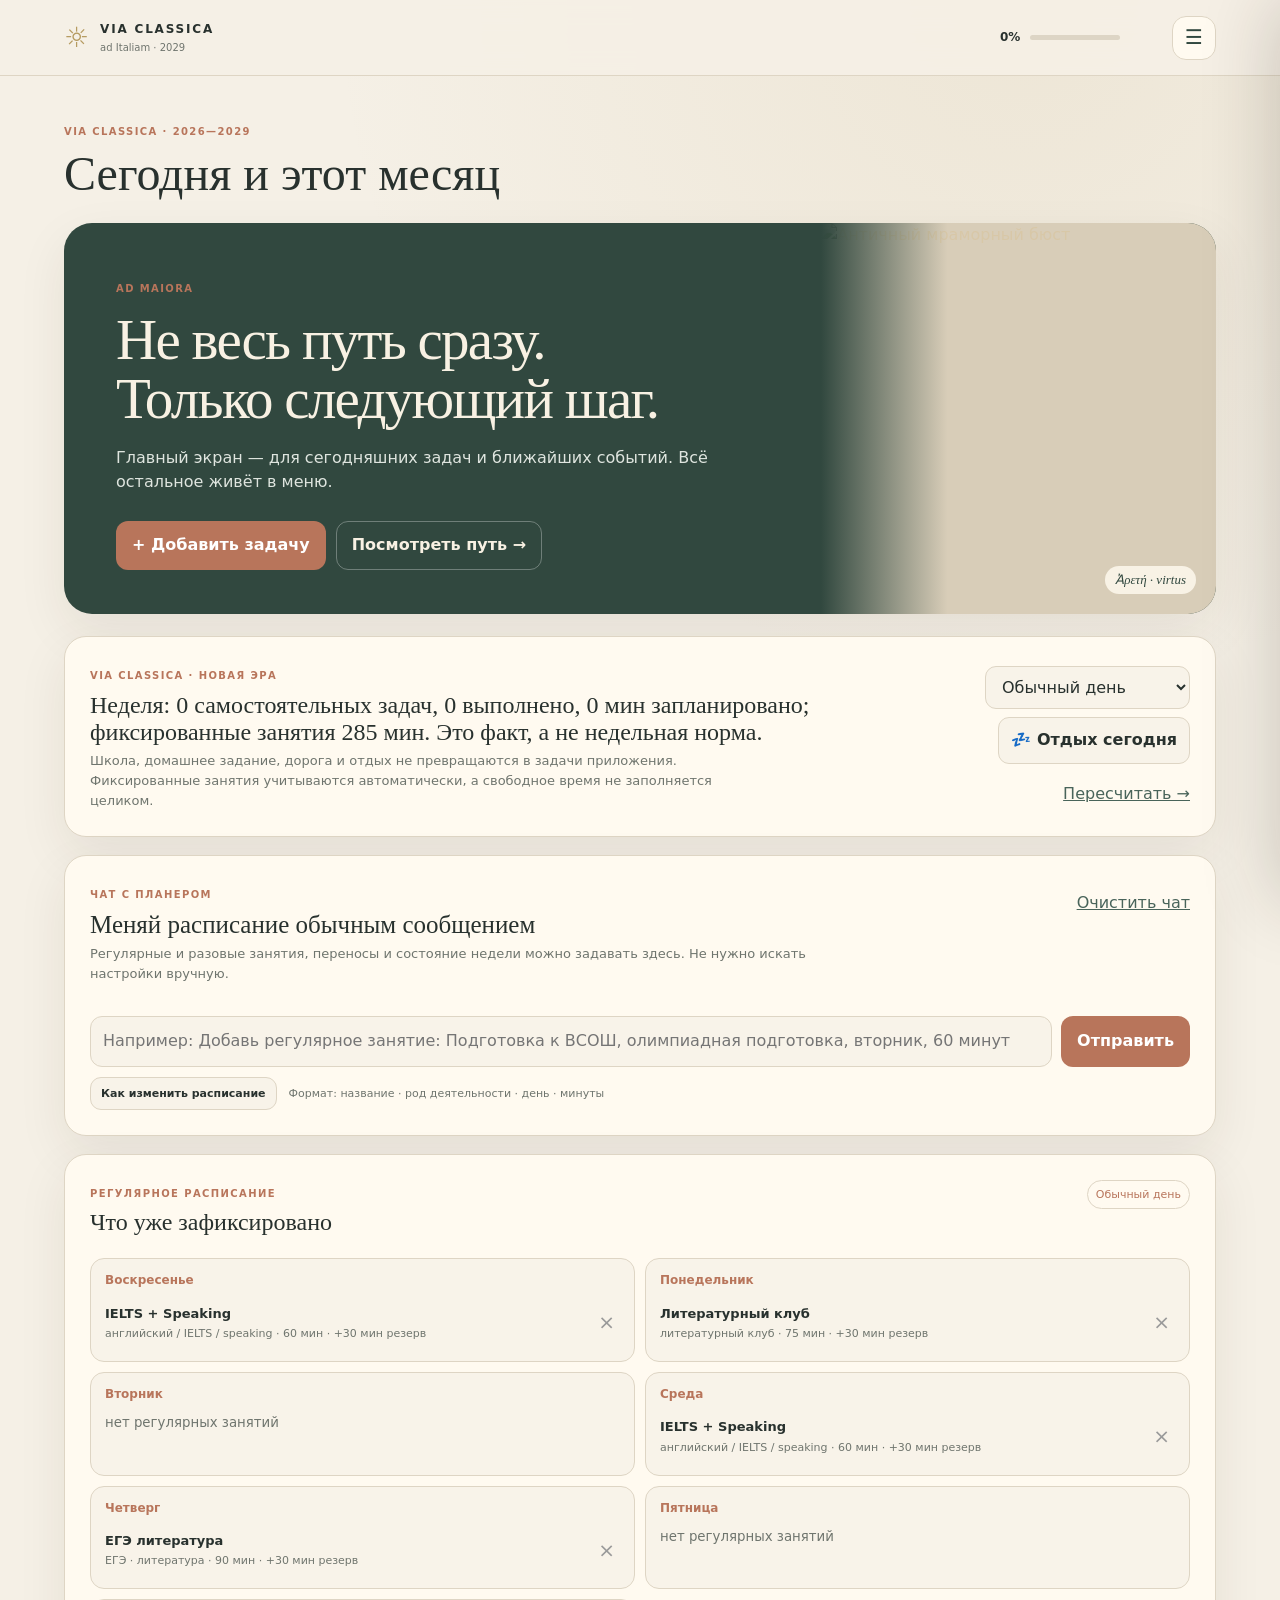
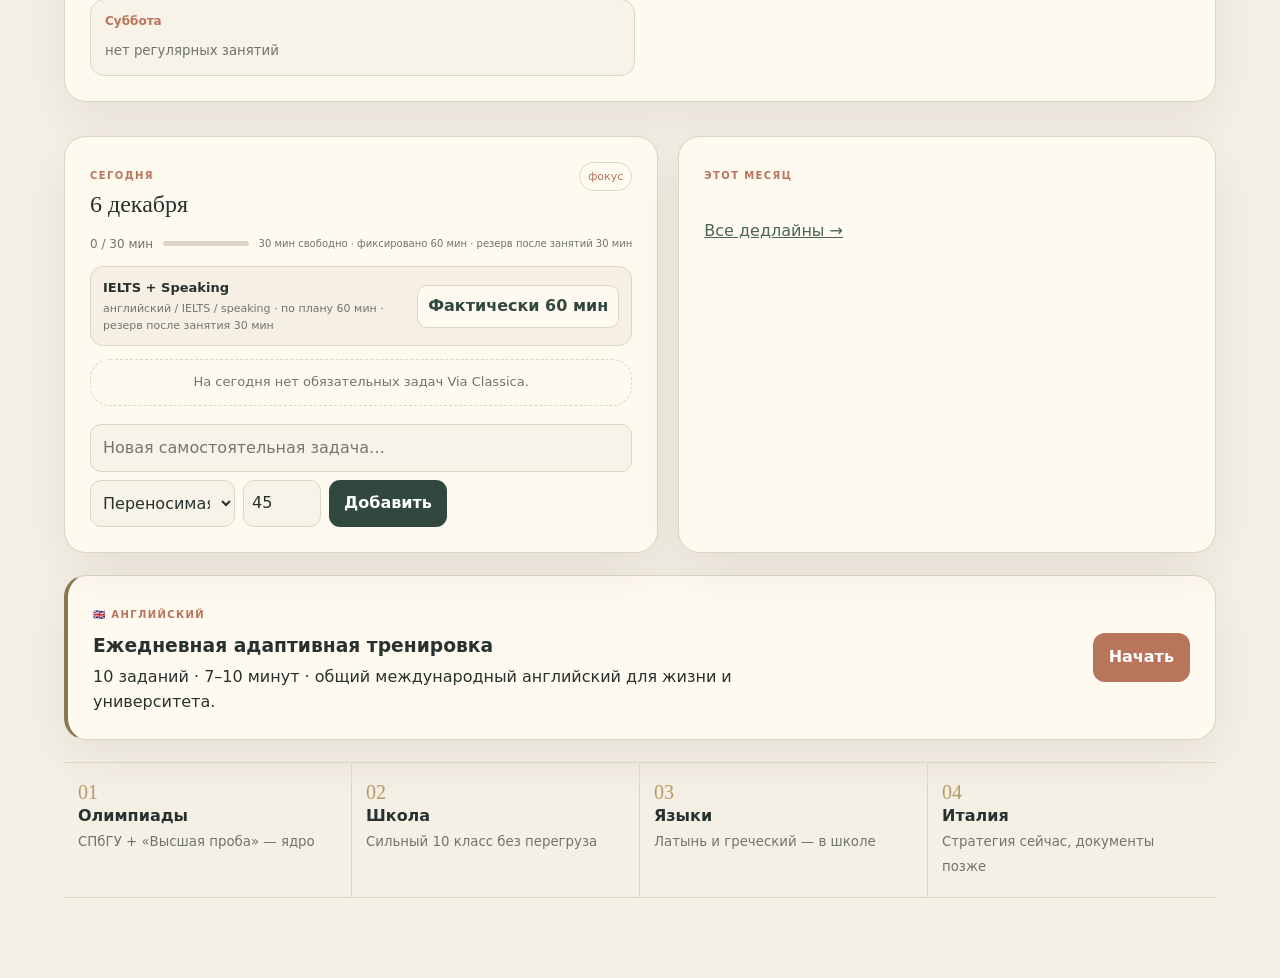
==== commit 60c55476: "Add files via upload" ====
--- a/index.html
+++ b/index.html
@@ -7,8 +7,8 @@
 <meta name="apple-mobile-web-app-capable" content="yes">
 <meta name="apple-mobile-web-app-status-bar-style" content="default">
 <title>Via Classica — 2026–2029</title>
-<link rel="stylesheet" href="styles.css?v=14.1">
-<link rel="manifest" href="manifest.webmanifest?v=14.1">
+<link rel="stylesheet" href="styles.css?v=14.2">
+<link rel="manifest" href="manifest.webmanifest?v=14.2">
 <link rel="icon" type="image/png" sizes="192x192" href="icon-192.png">
 <link rel="apple-touch-icon" href="icon-192.png">
 </head>
@@ -32,6 +32,7 @@
       <button data-page="links"><span>↗</span>Архив ссылок</button>
     </nav>
     <div class="drawer-note">10 класс · 2026/27<br>Главная цель: Classics, Sapienza
+      <button class="drawer-utility" type="button" data-page="data">Данные и резервная копия ↗</button>
       <button class="install-app ghost" id="installAppBtn" type="button" hidden>Установить Via Classica</button>
     </div>
   </aside>
@@ -57,7 +58,7 @@
         <div class="planner-chat-hints"><button type="button" class="ghost-dark" id="openPlannerChat">Как изменить расписание</button><span>Формат: название · род деятельности · день · минуты</span></div>
       </div>
       <div class="recurring-panel panel"><div class="panel-title"><div><small>РЕГУЛЯРНОЕ РАСПИСАНИЕ</small><h3>Что уже зафиксировано</h3></div><span class="today-badge">+30 мин резерв после занятия</span></div><div id="recurringSchedule" class="recurring-schedule"></div></div>
-      <div class="backup-panel panel"><div><small class="eyebrow">РЕЗЕРВНАЯ КОПИЯ</small><h3>Сохранить данные Via Classica</h3><p>Полная копия локальных данных: задачи, отметки, ссылки, настройки планера, профиль английского, словарь и история тренировок. Перед восстановлением текущие данные сохраняются в отдельную резервную запись.</p></div><div class="backup-actions"><button class="ghost-dark" id="exportFullBackup" type="button">Скачать полную копию JSON</button><input id="importFullBackupFile" type="file" accept=".json,application/json" hidden><button class="ghost-dark" id="chooseFullBackup" type="button">Восстановить из копии</button><button class="ghost-dark" id="exportPlannerSchedule" type="button">Скачать расписание</button><input id="importPlannerScheduleFile" type="file" accept=".json,application/json" hidden><button class="ghost-dark" id="choosePlannerSchedule" type="button">Импортировать расписание</button></div><div id="plannerScheduleStatus" class="schedule-status" aria-live="polite"></div><div id="fullBackupStatus" class="schedule-status" aria-live="polite"></div></div>
+
       <div id="alerts" class="alerts"></div>
 
       <div class="dashboard-grid">
@@ -114,6 +115,16 @@
       <div class="note-card"><b>Главный принцип.</b> В 10 классе строим запас возможностей. В 11 — не даём поступлению разрушить школьную базу. IELTS лучше закрыть до начала финального олимпийного / ЕГЭ-цикла.</div>
     </section>
 
+
+    <section id="data" class="page"><div class="section-hero"><div><small>ДАННЫЕ · БЕЗОПАСНОСТЬ</small><h2>Резервная копия и перенос данных</h2><p>Сохрани полную копию перед обновлением или перенеси свои данные в другой браузер. Файл остаётся у тебя и не отправляется на сервер.</p></div><div class="roman">↗</div></div>
+      <div class="backup-panel panel"><div><small class="eyebrow">ПОЛНАЯ КОПИЯ</small><h3>Сохранить или восстановить Via Classica</h3><p>В копию входят задачи и отметки, архив ссылок, настройки планера, профиль английского, словарь и история тренировок. Перед восстановлением приложение сначала сохраняет текущие данные, а затем просит подтверждение.</p></div><div class="backup-actions"><button class="primary" id="exportFullBackup" type="button">Скачать полную копию (.json)</button><input id="importFullBackupFile" type="file" accept=".json,application/json" hidden><button class="ghost-dark" id="chooseFullBackup" type="button">Выбрать файл для восстановления</button></div>
+        <div id="backupDropZone" class="backup-dropzone" tabindex="0" role="button" aria-label="Перетащить резервную копию сюда или выбрать файл"><span class="backup-drop-icon">↓</span><div><b>Загрузи резервную копию сюда</b><p>Перетащи JSON-файл в эту область или нажми «Выбрать файл для восстановления».</p><small>Поддерживается полная копия Via Classica v14.2 и совместимые копии v14.1 / pre-v14.</small></div></div>
+        <div id="fullBackupStatus" class="schedule-status" aria-live="polite"></div>
+      </div>
+      <div class="backup-panel panel"><div><small class="eyebrow">ТОЛЬКО РАСПИСАНИЕ</small><h3>Перенести планер отдельно</h3><p>Используй этот вариант, если нужно перенести только задачи и расписание. Это не полная резервная копия приложения.</p></div><div class="backup-actions"><button class="ghost-dark" id="exportPlannerSchedule" type="button">Скачать расписание</button><input id="importPlannerScheduleFile" type="file" accept=".json,application/json" hidden><button class="ghost-dark" id="choosePlannerSchedule" type="button">Импортировать расписание</button></div><div id="plannerScheduleStatus" class="schedule-status" aria-live="polite"></div></div>
+      <div class="note-card"><b>Важно.</b> После скачивания проверь папку «Загрузки». Не загружай резервную копию в публичный репозиторий: в ней могут быть личные задачи и учебная история.</div>
+    </section>
+
     <section id="links" class="page"><div class="section-hero"><div><small>06 · АРХИВ ССЫЛОК</small><h2>Всё нужное — в одном месте</h2><p>Добавляй свои ссылки, выбирай категорию и отмечай ⭐ избранные. Данные сохраняются в браузере.</p></div><div class="link-symbol">↗</div></div>
       <div class="link-toolbar"><button class="primary" id="addLinkBtn">+ Добавить ссылку</button><select id="linkFilter"><option value="all">Все категории</option><option value="Вузы">Вузы</option><option value="Олимпиады">Олимпиады</option><option value="IELTS">IELTS</option><option value="Подготовка">Подготовка</option><option value="Документы">Документы</option><option value="Италия">Италия</option><option value="Мои ссылки">Мои ссылки</option><option value="favorite">★ Избранное</option></select></div>
       <div id="linksGrid" class="links-grid"></div>
@@ -123,6 +134,6 @@
 
 <div class="modal" id="linkModal" aria-hidden="true"><div class="modal-card"><button class="modal-close" id="closeModal">×</button><small>НОВАЯ ССЫЛКА</small><h2>Добавить в архив</h2><form id="linkForm"><label>Название<input id="linkName" required placeholder="Например, Sapienza — Classics"></label><label>Ссылка<input id="linkUrl" type="url" required placeholder="https://…"></label><label>Категория<select id="linkCategory"><option>Вузы</option><option>Олимпиады</option><option>IELTS</option><option>Подготовка</option><option>Документы</option><option>Италия</option><option>Мои ссылки</option></select></label><label class="checkline"><input id="linkFav" type="checkbox"> Добавить в избранное</label><div class="modal-actions"><button type="button" class="ghost" id="cancelLink">Отмена</button><button class="primary" type="submit">Сохранить</button></div></form></div></div>
 
-<script src="app.js?v=14.1"></script><script src="planner.js?v=14.1"></script><script src="english.js?v=14.1"></script>
+<script src="app.js?v=14.2"></script><script src="planner.js?v=14.2"></script><script src="english.js?v=14.2"></script>
 </body>
 </html>
--- a/styles.css
+++ b/styles.css
@@ -1,5 +1,5 @@
 :root{--bg:#f5f0e6;--paper:#fffaf0;--ink:#28312e;--muted:#6f756e;--green:#31483f;--green2:#49645a;--terra:#b8755b;--gold:#b59b61;--line:#ded5c4;--shadow:0 18px 50px rgba(51,43,31,.08);--radius:22px}
-*{box-sizing:border-box}html{scroll-behavior:smooth}body{margin:0;background:radial-gradient(circle at 80% 0%,rgba(181,155,97,.12),transparent 25%),var(--bg);color:var(--ink);font-family:Inter,ui-sans-serif,system-ui,-apple-system,BlinkMacSystemFont,"Segoe UI",sans-serif;line-height:1.55}button,input,select{font:inherit}button{cursor:pointer}a{color:inherit}.app{min-height:100vh}.topbar{height:76px;display:flex;align-items:center;gap:22px;padding:0 5vw;border-bottom:1px solid var(--line);background:rgba(245,240,230,.9);backdrop-filter:blur(14px);position:sticky;top:0;z-index:20}.brand{display:flex;align-items:center;gap:11px;text-decoration:none;color:var(--ink);min-width:210px}.brand-mark{font-size:28px;color:var(--gold)}.brand b{display:block;letter-spacing:.15em;font-size:12px}.brand small{display:block;color:var(--muted);font-size:10px;margin-top:1px}.top-progress{margin-left:auto;display:flex;align-items:center;gap:10px;min-width:150px}.top-progress span{font-size:12px;font-weight:700}.top-progress i{display:block;width:90px;height:5px;background:#ddd5c5;border-radius:99px;overflow:hidden}.top-progress em{display:block;width:0;height:100%;background:var(--terra);transition:.3s}.menu-btn{width:44px;height:44px;border:1px solid var(--line);background:var(--paper);border-radius:14px;font-size:20px;color:var(--green)}.drawer{position:fixed;z-index:50;top:0;right:0;width:min(390px,92vw);height:100vh;background:var(--paper);box-shadow:-25px 0 70px rgba(39,31,20,.2);transform:translateX(105%);transition:.28s ease;padding:28px;display:flex;flex-direction:column}.drawer.open{transform:translateX(0)}.drawer-head{display:flex;justify-content:space-between;align-items:start;border-bottom:1px solid var(--line);padding-bottom:20px}.drawer-head small,.page-header small,.section-hero small,.hero-copy>small,.panel-title small{letter-spacing:.14em;color:var(--terra);font-weight:800;font-size:10px}.drawer-head h2{margin:3px 0 0;font-family:Georgia,serif;font-weight:500}.drawer-head button,.modal-close{border:0;background:none;font-size:32px;color:var(--muted)}.main-nav{display:grid;gap:7px;padding:24px 0}.main-nav button{border:0;background:transparent;text-align:left;padding:15px 14px;border-radius:14px;color:var(--ink);font-weight:650;display:flex;gap:13px;align-items:center}.main-nav button span{width:28px;color:var(--terra);text-align:center}.main-nav button:hover,.main-nav button.active{background:#eee7d9}.drawer-note{margin-top:auto;border-top:1px solid var(--line);padding-top:20px;color:var(--muted);font-size:13px}.overlay{position:fixed;inset:0;background:rgba(30,28,24,.25);z-index:40;opacity:0;pointer-events:none;transition:.25s}.overlay.show{opacity:1;pointer-events:auto}main{width:min(1180px,90vw);margin:auto}.page-header{padding:42px 0 18px}.page-header h1{font:500 clamp(28px,4vw,48px)/1.08 Georgia,serif;margin:5px 0}.page{display:none;padding-bottom:80px}.page.active{display:block}.hero{display:grid;grid-template-columns:1.3fr .7fr;gap:24px;background:var(--green);color:#f8f1e3;border-radius:28px;overflow:hidden;box-shadow:var(--shadow);min-height:360px}.hero-copy{padding:52px 52px 44px}.hero-copy h2,.section-hero h2{font:500 clamp(32px,5vw,57px)/1.02 Georgia,serif;margin:12px 0 18px;letter-spacing:-.03em}.hero-copy p{max-width:650px;color:#dfe5df}.hero-actions{display:flex;gap:10px;flex-wrap:wrap;margin-top:26px}.hero-art{position:relative;min-height:360px;overflow:hidden;background:#d8cdb8}.hero-art img{width:100%;height:100%;object-fit:cover;filter:saturate(.55) sepia(.15);mix-blend-mode:multiply}.hero-art:after{content:"";position:absolute;inset:0;background:linear-gradient(90deg,var(--green) 0%,transparent 32%)}.hero-art span{position:absolute;bottom:20px;right:20px;background:rgba(255,250,240,.82);color:var(--green);padding:6px 10px;border-radius:99px;font:italic 13px Georgia}.primary,.ghost{border-radius:12px;padding:11px 15px;border:1px solid transparent;font-weight:700}.primary{background:var(--terra);color:white}.ghost{background:transparent;border-color:rgba(255,255,255,.3);color:inherit}.dashboard-grid{display:grid;grid-template-columns:1.05fr .95fr;gap:20px;margin-top:22px}.panel,.info-card,.phase,.timeline article,.year-grid article,.links-grid article{background:var(--paper);border:1px solid var(--line);border-radius:var(--radius);box-shadow:var(--shadow)}.panel{padding:25px}.panel-title{display:flex;justify-content:space-between;align-items:start;margin-bottom:18px}.panel-title h3{margin:4px 0;font:500 24px Georgia,serif}.today-badge{font-size:11px;border:1px solid var(--line);padding:5px 8px;border-radius:99px;color:var(--terra)}.task-list{display:grid;gap:9px;min-height:46px}.task-item{display:flex;align-items:center;gap:10px;border-bottom:1px solid #ece4d5;padding:10px 0}.task-item.done span{text-decoration:line-through;color:var(--muted)}.task-item button{margin-left:auto;border:0;background:none;color:#aaa}.add-form{display:flex;gap:8px;margin-top:18px}.add-form input,.modal input,.modal select,.link-toolbar select{min-width:0;width:100%;border:1px solid var(--line);background:#f8f3e9;border-radius:11px;padding:11px 12px;color:var(--ink)}.add-form button{border:0;border-radius:11px;background:var(--green);color:white;padding:0 15px;font-weight:700}.month-list,.card-list{display:grid;gap:11px}.month-list label,.info-card label,.phase label,.timeline label,.year-grid label{display:flex;gap:9px;align-items:flex-start;font-size:14px}.month-list input,.info-card input,.phase input,.timeline input,.year-grid input,.checkline input{accent-color:var(--terra);margin-top:4px}.text-link{margin-top:16px;border:0;background:none;color:var(--green2);font-weight:800;padding:0}.focus-strip{display:grid;grid-template-columns:repeat(4,1fr);gap:0;margin:22px 0 0;border-top:1px solid var(--line);border-bottom:1px solid var(--line)}.focus-strip div{padding:18px 14px;border-right:1px solid var(--line)}.focus-strip div:last-child{border-right:0}.focus-strip span{font:20px Georgia;color:var(--gold);display:block}.focus-strip b{display:block}.focus-strip small{color:var(--muted)}.section-hero{display:flex;justify-content:space-between;gap:30px;align-items:end;margin-bottom:25px}.section-hero h2{max-width:850px}.section-hero p{max-width:780px;color:var(--muted)}.roman,.circle-word,.school-mark,.link-symbol{font:500 22px Georgia;color:var(--gold);text-align:right;white-space:nowrap}.circle-word{border:1px solid var(--gold);border-radius:50%;width:110px;height:110px;display:grid;place-items:center;line-height:1.1;padding:20px}.circle-word span{font-size:15px}.cards-grid{display:grid;grid-template-columns:repeat(2,1fr);gap:18px}.info-card{padding:24px}.info-card h3,.phase h3,.timeline h3,.year-grid h3{font:500 25px Georgia,serif;margin:10px 0}.info-card p,.phase p{color:var(--muted)}.card-top{display:flex;justify-content:space-between;color:var(--gold)}.info-card a,.resource-box a{display:block;margin-top:14px;color:var(--green2);font-weight:750;text-decoration:none}.strategy,.resource-box,.note-card{margin-top:18px;padding:17px 20px;background:#ebe4d5;border-left:3px solid var(--terra);border-radius:12px}.ielts-grid{display:grid;grid-template-columns:repeat(2,1fr);gap:18px}.phase{padding:25px}.phase>span,.timeline article>span,.year-grid article>span{font-size:10px;letter-spacing:.12em;color:var(--terra);font-weight:800}.timeline{display:grid;gap:16px;position:relative}.timeline article{padding:25px 28px;position:relative}.timeline article:before{content:"";position:absolute;left:-8px;top:31px;width:15px;height:15px;background:var(--terra);border-radius:50%;box-shadow:0 0 0 5px var(--bg)}.timeline:before{content:"";position:absolute;left:-1px;top:20px;bottom:20px;width:2px;background:var(--line)}.timeline ul,.year-grid ul{color:var(--muted);padding-left:20px}.year-grid{display:grid;grid-template-columns:repeat(2,1fr);gap:18px}.year-grid article{padding:25px}.modal{position:fixed;inset:0;background:rgba(28,28,24,.4);display:none;place-items:center;padding:20px;z-index:80}.modal.open{display:grid}.modal-card{width:min(520px,100%);background:var(--paper);border-radius:24px;padding:30px;box-shadow:0 30px 90px rgba(0,0,0,.2);position:relative}.modal-card h2{font:500 34px Georgia;margin:6px 0 20px}.modal-close{position:absolute;right:18px;top:12px}.modal form{display:grid;gap:15px}.modal label{font-size:13px;font-weight:700}.modal label input,.modal label select{display:block;margin-top:6px}.checkline{display:flex!important;align-items:center;gap:8px}.checkline input{width:auto!important;margin:0!important}.modal-actions{display:flex;justify-content:flex-end;gap:8px;margin-top:8px}.link-toolbar{display:flex;gap:10px;margin-bottom:18px}.link-toolbar select{max-width:230px}.links-grid{display:grid;grid-template-columns:repeat(3,1fr);gap:16px}.links-grid article{padding:20px;display:flex;flex-direction:column;min-height:170px}.link-cat{font-size:10px;letter-spacing:.1em;color:var(--terra);font-weight:800}.link-title{font:500 21px Georgia;margin:8px 0}.link-url{font-size:12px;color:var(--muted);overflow:hidden;text-overflow:ellipsis;white-space:nowrap}.link-bottom{display:flex;align-items:center;justify-content:space-between;margin-top:auto;padding-top:16px}.link-bottom a{color:var(--green2);font-weight:800;text-decoration:none}.fav{border:0;background:none;font-size:20px;color:var(--gold)}.empty{grid-column:1/-1;text-align:center;padding:40px;color:var(--muted);border:1px dashed var(--line);border-radius:20px}
+*{box-sizing:border-box}html{scroll-behavior:smooth}body{margin:0;background:radial-gradient(circle at 80% 0%,rgba(181,155,97,.12),transparent 25%),var(--bg);color:var(--ink);font-family:Inter,ui-sans-serif,system-ui,-apple-system,BlinkMacSystemFont,"Segoe UI",sans-serif;line-height:1.55}button,input,select{font:inherit}button{cursor:pointer}a{color:inherit}.app{min-height:100vh}.topbar{height:76px;display:flex;align-items:center;gap:22px;padding:0 5vw;border-bottom:1px solid var(--line);background:rgba(245,240,230,.9);backdrop-filter:blur(14px);position:sticky;top:0;z-index:20}.brand{display:flex;align-items:center;gap:11px;text-decoration:none;color:var(--ink);min-width:210px}.brand-mark{font-size:28px;color:var(--gold)}.brand b{display:block;letter-spacing:.15em;font-size:12px}.brand small{display:block;color:var(--muted);font-size:10px;margin-top:1px}.top-progress{margin-left:auto;display:flex;align-items:center;gap:10px;min-width:150px}.top-progress span{font-size:12px;font-weight:700}.top-progress i{display:block;width:90px;height:5px;background:#ddd5c5;border-radius:99px;overflow:hidden}.top-progress em{display:block;width:0;height:100%;background:var(--terra);transition:.3s}.menu-btn{width:44px;height:44px;border:1px solid var(--line);background:var(--paper);border-radius:14px;font-size:20px;color:var(--green)}.drawer{position:fixed;z-index:50;top:0;right:0;width:min(390px,92vw);height:100vh;background:var(--paper);box-shadow:-25px 0 70px rgba(39,31,20,.2);transform:translateX(105%);transition:.28s ease;padding:28px;display:flex;flex-direction:column}.drawer.open{transform:translateX(0)}.drawer-head{display:flex;justify-content:space-between;align-items:start;border-bottom:1px solid var(--line);padding-bottom:20px}.drawer-head small,.page-header small,.section-hero small,.hero-copy>small,.panel-title small{letter-spacing:.14em;color:var(--terra);font-weight:800;font-size:10px}.drawer-head h2{margin:3px 0 0;font-family:Georgia,serif;font-weight:500}.drawer-head button,.modal-close{border:0;background:none;font-size:32px;color:var(--muted)}.main-nav{display:grid;gap:7px;padding:24px 0}.main-nav button{border:0;background:transparent;text-align:left;padding:15px 14px;border-radius:14px;color:var(--ink);font-weight:650;display:flex;gap:13px;align-items:center}.main-nav button span{width:28px;color:var(--terra);text-align:center}.main-nav button:hover,.main-nav button.active{background:#eee7d9}.drawer-note{margin-top:auto;border-top:1px solid var(--line);padding-top:20px;color:var(--muted);font-size:13px}.drawer-utility{display:block;margin-top:12px;padding:0;border:0;background:transparent;color:var(--green2);font-size:12px;font-weight:750;text-align:left}.drawer-utility:hover{text-decoration:underline}.overlay{position:fixed;inset:0;background:rgba(30,28,24,.25);z-index:40;opacity:0;pointer-events:none;transition:.25s}.overlay.show{opacity:1;pointer-events:auto}main{width:min(1180px,90vw);margin:auto}.page-header{padding:42px 0 18px}.page-header h1{font:500 clamp(28px,4vw,48px)/1.08 Georgia,serif;margin:5px 0}.page{display:none;padding-bottom:80px}.page.active{display:block}.hero{display:grid;grid-template-columns:1.3fr .7fr;gap:24px;background:var(--green);color:#f8f1e3;border-radius:28px;overflow:hidden;box-shadow:var(--shadow);min-height:360px}.hero-copy{padding:52px 52px 44px}.hero-copy h2,.section-hero h2{font:500 clamp(32px,5vw,57px)/1.02 Georgia,serif;margin:12px 0 18px;letter-spacing:-.03em}.hero-copy p{max-width:650px;color:#dfe5df}.hero-actions{display:flex;gap:10px;flex-wrap:wrap;margin-top:26px}.hero-art{position:relative;min-height:360px;overflow:hidden;background:#d8cdb8}.hero-art img{width:100%;height:100%;object-fit:cover;filter:saturate(.55) sepia(.15);mix-blend-mode:multiply}.hero-art:after{content:"";position:absolute;inset:0;background:linear-gradient(90deg,var(--green) 0%,transparent 32%)}.hero-art span{position:absolute;bottom:20px;right:20px;background:rgba(255,250,240,.82);color:var(--green);padding:6px 10px;border-radius:99px;font:italic 13px Georgia}.primary,.ghost{border-radius:12px;padding:11px 15px;border:1px solid transparent;font-weight:700}.primary{background:var(--terra);color:white}.ghost{background:transparent;border-color:rgba(255,255,255,.3);color:inherit}.dashboard-grid{display:grid;grid-template-columns:1.05fr .95fr;gap:20px;margin-top:22px}.panel,.info-card,.phase,.timeline article,.year-grid article,.links-grid article{background:var(--paper);border:1px solid var(--line);border-radius:var(--radius);box-shadow:var(--shadow)}.panel{padding:25px}.panel-title{display:flex;justify-content:space-between;align-items:start;margin-bottom:18px}.panel-title h3{margin:4px 0;font:500 24px Georgia,serif}.today-badge{font-size:11px;border:1px solid var(--line);padding:5px 8px;border-radius:99px;color:var(--terra)}.task-list{display:grid;gap:9px;min-height:46px}.task-item{display:flex;align-items:center;gap:10px;border-bottom:1px solid #ece4d5;padding:10px 0}.task-item.done span{text-decoration:line-through;color:var(--muted)}.task-item button{margin-left:auto;border:0;background:none;color:#aaa}.add-form{display:flex;gap:8px;margin-top:18px}.add-form input,.modal input,.modal select,.link-toolbar select{min-width:0;width:100%;border:1px solid var(--line);background:#f8f3e9;border-radius:11px;padding:11px 12px;color:var(--ink)}.add-form button{border:0;border-radius:11px;background:var(--green);color:white;padding:0 15px;font-weight:700}.month-list,.card-list{display:grid;gap:11px}.month-list label,.info-card label,.phase label,.timeline label,.year-grid label{display:flex;gap:9px;align-items:flex-start;font-size:14px}.month-list input,.info-card input,.phase input,.timeline input,.year-grid input,.checkline input{accent-color:var(--terra);margin-top:4px}.text-link{margin-top:16px;border:0;background:none;color:var(--green2);font-weight:800;padding:0}.focus-strip{display:grid;grid-template-columns:repeat(4,1fr);gap:0;margin:22px 0 0;border-top:1px solid var(--line);border-bottom:1px solid var(--line)}.focus-strip div{padding:18px 14px;border-right:1px solid var(--line)}.focus-strip div:last-child{border-right:0}.focus-strip span{font:20px Georgia;color:var(--gold);display:block}.focus-strip b{display:block}.focus-strip small{color:var(--muted)}.section-hero{display:flex;justify-content:space-between;gap:30px;align-items:end;margin-bottom:25px}.section-hero h2{max-width:850px}.section-hero p{max-width:780px;color:var(--muted)}.roman,.circle-word,.school-mark,.link-symbol{font:500 22px Georgia;color:var(--gold);text-align:right;white-space:nowrap}.circle-word{border:1px solid var(--gold);border-radius:50%;width:110px;height:110px;display:grid;place-items:center;line-height:1.1;padding:20px}.circle-word span{font-size:15px}.cards-grid{display:grid;grid-template-columns:repeat(2,1fr);gap:18px}.info-card{padding:24px}.info-card h3,.phase h3,.timeline h3,.year-grid h3{font:500 25px Georgia,serif;margin:10px 0}.info-card p,.phase p{color:var(--muted)}.card-top{display:flex;justify-content:space-between;color:var(--gold)}.info-card a,.resource-box a{display:block;margin-top:14px;color:var(--green2);font-weight:750;text-decoration:none}.strategy,.resource-box,.note-card{margin-top:18px;padding:17px 20px;background:#ebe4d5;border-left:3px solid var(--terra);border-radius:12px}.ielts-grid{display:grid;grid-template-columns:repeat(2,1fr);gap:18px}.phase{padding:25px}.phase>span,.timeline article>span,.year-grid article>span{font-size:10px;letter-spacing:.12em;color:var(--terra);font-weight:800}.timeline{display:grid;gap:16px;position:relative}.timeline article{padding:25px 28px;position:relative}.timeline article:before{content:"";position:absolute;left:-8px;top:31px;width:15px;height:15px;background:var(--terra);border-radius:50%;box-shadow:0 0 0 5px var(--bg)}.timeline:before{content:"";position:absolute;left:-1px;top:20px;bottom:20px;width:2px;background:var(--line)}.timeline ul,.year-grid ul{color:var(--muted);padding-left:20px}.year-grid{display:grid;grid-template-columns:repeat(2,1fr);gap:18px}.year-grid article{padding:25px}.modal{position:fixed;inset:0;background:rgba(28,28,24,.4);display:none;place-items:center;padding:20px;z-index:80}.modal.open{display:grid}.modal-card{width:min(520px,100%);background:var(--paper);border-radius:24px;padding:30px;box-shadow:0 30px 90px rgba(0,0,0,.2);position:relative}.modal-card h2{font:500 34px Georgia;margin:6px 0 20px}.modal-close{position:absolute;right:18px;top:12px}.modal form{display:grid;gap:15px}.modal label{font-size:13px;font-weight:700}.modal label input,.modal label select{display:block;margin-top:6px}.checkline{display:flex!important;align-items:center;gap:8px}.checkline input{width:auto!important;margin:0!important}.modal-actions{display:flex;justify-content:flex-end;gap:8px;margin-top:8px}.link-toolbar{display:flex;gap:10px;margin-bottom:18px}.link-toolbar select{max-width:230px}.links-grid{display:grid;grid-template-columns:repeat(3,1fr);gap:16px}.links-grid article{padding:20px;display:flex;flex-direction:column;min-height:170px}.link-cat{font-size:10px;letter-spacing:.1em;color:var(--terra);font-weight:800}.link-title{font:500 21px Georgia;margin:8px 0}.link-url{font-size:12px;color:var(--muted);overflow:hidden;text-overflow:ellipsis;white-space:nowrap}.link-bottom{display:flex;align-items:center;justify-content:space-between;margin-top:auto;padding-top:16px}.link-bottom a{color:var(--green2);font-weight:800;text-decoration:none}.fav{border:0;background:none;font-size:20px;color:var(--gold)}.empty{grid-column:1/-1;text-align:center;padding:40px;color:var(--muted);border:1px dashed var(--line);border-radius:20px}
 @media(max-width:800px){main{width:min(94vw,680px)}.topbar{padding:0 3vw;height:68px}.brand{min-width:auto}.top-progress{display:none}.page-header{padding:28px 0 12px}.hero{grid-template-columns:1fr;min-height:auto}.hero-copy{padding:34px 27px}.hero-art{height:190px;min-height:190px}.hero-art img{object-position:center 35%}.dashboard-grid,.cards-grid,.ielts-grid,.year-grid{grid-template-columns:1fr}.focus-strip{grid-template-columns:1fr 1fr}.focus-strip div:nth-child(2){border-right:0}.focus-strip div{border-bottom:1px solid var(--line)}.section-hero{align-items:start}.roman,.circle-word,.school-mark,.link-symbol{display:none}.timeline{padding-left:10px}.links-grid{grid-template-columns:1fr}.link-toolbar{flex-direction:column}.link-toolbar select{max-width:none}.page{padding-bottom:45px}.hero-copy h2,.section-hero h2{font-size:39px}.add-form button{padding:0 12px}}
 @media(max-width:480px){.brand b{font-size:10px}.brand small{font-size:9px}.hero-copy h2,.section-hero h2{font-size:34px}.panel,.info-card,.phase,.timeline article,.year-grid article{padding:20px}.focus-strip{grid-template-columns:1fr}.focus-strip div,.focus-strip div:nth-child(2){border-right:0}.topbar .menu-btn{margin-left:auto}}
 .eyebrow{letter-spacing:.14em;color:var(--terra);font-weight:800;font-size:10px}.planner-controls{margin-top:22px;display:flex;justify-content:space-between;gap:24px;align-items:center}.planner-controls h3{font:500 24px Georgia;margin:5px 0}.planner-controls p{margin:0;color:var(--muted);font-size:13px;max-width:650px}.planner-actions{display:flex;gap:8px;flex-wrap:wrap;justify-content:flex-end}.planner-actions select,.ghost-dark{border:1px solid var(--line);background:#f8f3e9;color:var(--ink);border-radius:11px;padding:10px 12px}.ghost-dark{font-weight:700}.alerts{display:grid;gap:8px;margin-top:12px}.alert{padding:12px 15px;border-radius:12px;background:#ebe4d5;border-left:3px solid var(--gold);font-size:13px}.alert.ok{border-left-color:var(--green2)}.alert.warn{border-left-color:var(--terra)}.today-summary{display:grid;grid-template-columns:auto 1fr auto;gap:10px;align-items:center;margin:-5px 0 13px;font-size:12px;color:var(--muted)}.today-summary i{height:5px;background:#ded5c4;border-radius:99px;overflow:hidden}.today-summary em{display:block;height:100%;background:var(--terra);border-radius:99px}.task-item{min-height:54px}.task-check{border:0;background:none;font-size:23px;color:var(--terra);padding:3px}.task-main{display:grid;gap:2px;min-width:0}.task-main b{font-size:14px;font-weight:650}.task-main small{font-size:11px;color:var(--muted)}.task-more{border:0;background:none;color:#999;margin-left:auto;font-size:20px}.add-form{align-items:stretch;flex-wrap:wrap}.add-form select,.add-form input[type=number]{border:1px solid var(--line);background:#f8f3e9;border-radius:11px;padding:10px 8px;color:var(--ink)}.add-form input[type=number]{width:78px}.add-form select{width:145px}.month-event{display:grid;grid-template-columns:82px 1fr;gap:10px;padding:10px 0;border-bottom:1px solid #ece4d5;font-size:13px}.month-event time{font-weight:800;color:var(--terra)}.month-event span{color:var(--ink)}.deadline-strip{display:grid;grid-template-columns:repeat(5,1fr);border-top:1px solid var(--line);border-bottom:1px solid var(--line);margin-bottom:20px}.deadline-strip div{padding:15px;border-right:1px solid var(--line)}.deadline-strip div:last-child{border-right:0}.deadline-strip b{font:500 22px Georgia;color:var(--terra);display:block}.deadline-strip span{font-size:12px;color:var(--muted)}.link-edit,.link-delete{border:0;background:none;color:#8b8b82;font-size:18px;margin-left:5px}
@@ -80,3 +80,9 @@
 @media(max-width:800px){.planner-chat-head{flex-direction:column}.planner-chat-form{flex-direction:column}.recurring-schedule{grid-template-columns:1fr}.fixed-item{align-items:flex-start;flex-direction:column}.actual-btn{width:100%}}
 
 .backup-panel{display:grid;grid-template-columns:minmax(0,1fr) auto;gap:14px;align-items:center;margin-top:16px}.backup-panel p{max-width:760px;color:var(--muted,#686b5e);line-height:1.55}.backup-actions{display:flex;gap:10px;flex-wrap:wrap;justify-content:flex-end}.backup-panel .schedule-status{grid-column:1/-1}@media(max-width:760px){.backup-panel{grid-template-columns:1fr}.backup-actions{justify-content:flex-start}.backup-actions button{width:100%;min-height:44px}}
+
+/* v14.2 — backup is kept off the home dashboard and moved to a dedicated data page */
+.backup-panel{margin-top:0;margin-bottom:18px}.backup-panel+.backup-panel{margin-top:18px}.backup-panel .backup-actions{max-width:390px}.backup-dropzone{display:flex;align-items:center;gap:16px;grid-column:1/-1;padding:20px;border:1.5px dashed #b9b19f;border-radius:16px;background:rgba(236,230,216,.48);cursor:pointer;transition:background .15s,border-color .15s;outline:none}.backup-dropzone:hover,.backup-dropzone:focus-visible,.backup-dropzone.dragover{border-color:var(--green2);background:#e9e5d8}.backup-drop-icon{display:grid;place-items:center;flex:0 0 44px;width:44px;height:44px;border-radius:13px;background:#e3ddce;color:var(--green2);font-size:25px;font-weight:700}.backup-dropzone b{display:block}.backup-dropzone p{margin:3px 0 5px;color:var(--muted);font-size:13px}.backup-dropzone small{font-size:11px;color:var(--muted)}.backup-panel #fullBackupStatus,.backup-panel #plannerScheduleStatus{grid-column:1/-1}.backup-panel .schedule-status{overflow-wrap:anywhere}@media(max-width:760px){.backup-dropzone{align-items:flex-start;padding:15px}.backup-panel .backup-actions{max-width:none}.backup-panel .backup-actions button{width:100%;min-height:46px}.drawer-utility{padding:7px 0}}
+
+body.data-page-active .page-header{display:none}body.data-page-active #data .section-hero{padding-top:34px}
+#data .backup-panel{grid-template-columns:minmax(0,1fr)}#data .backup-panel .backup-actions{max-width:none;justify-content:flex-start}
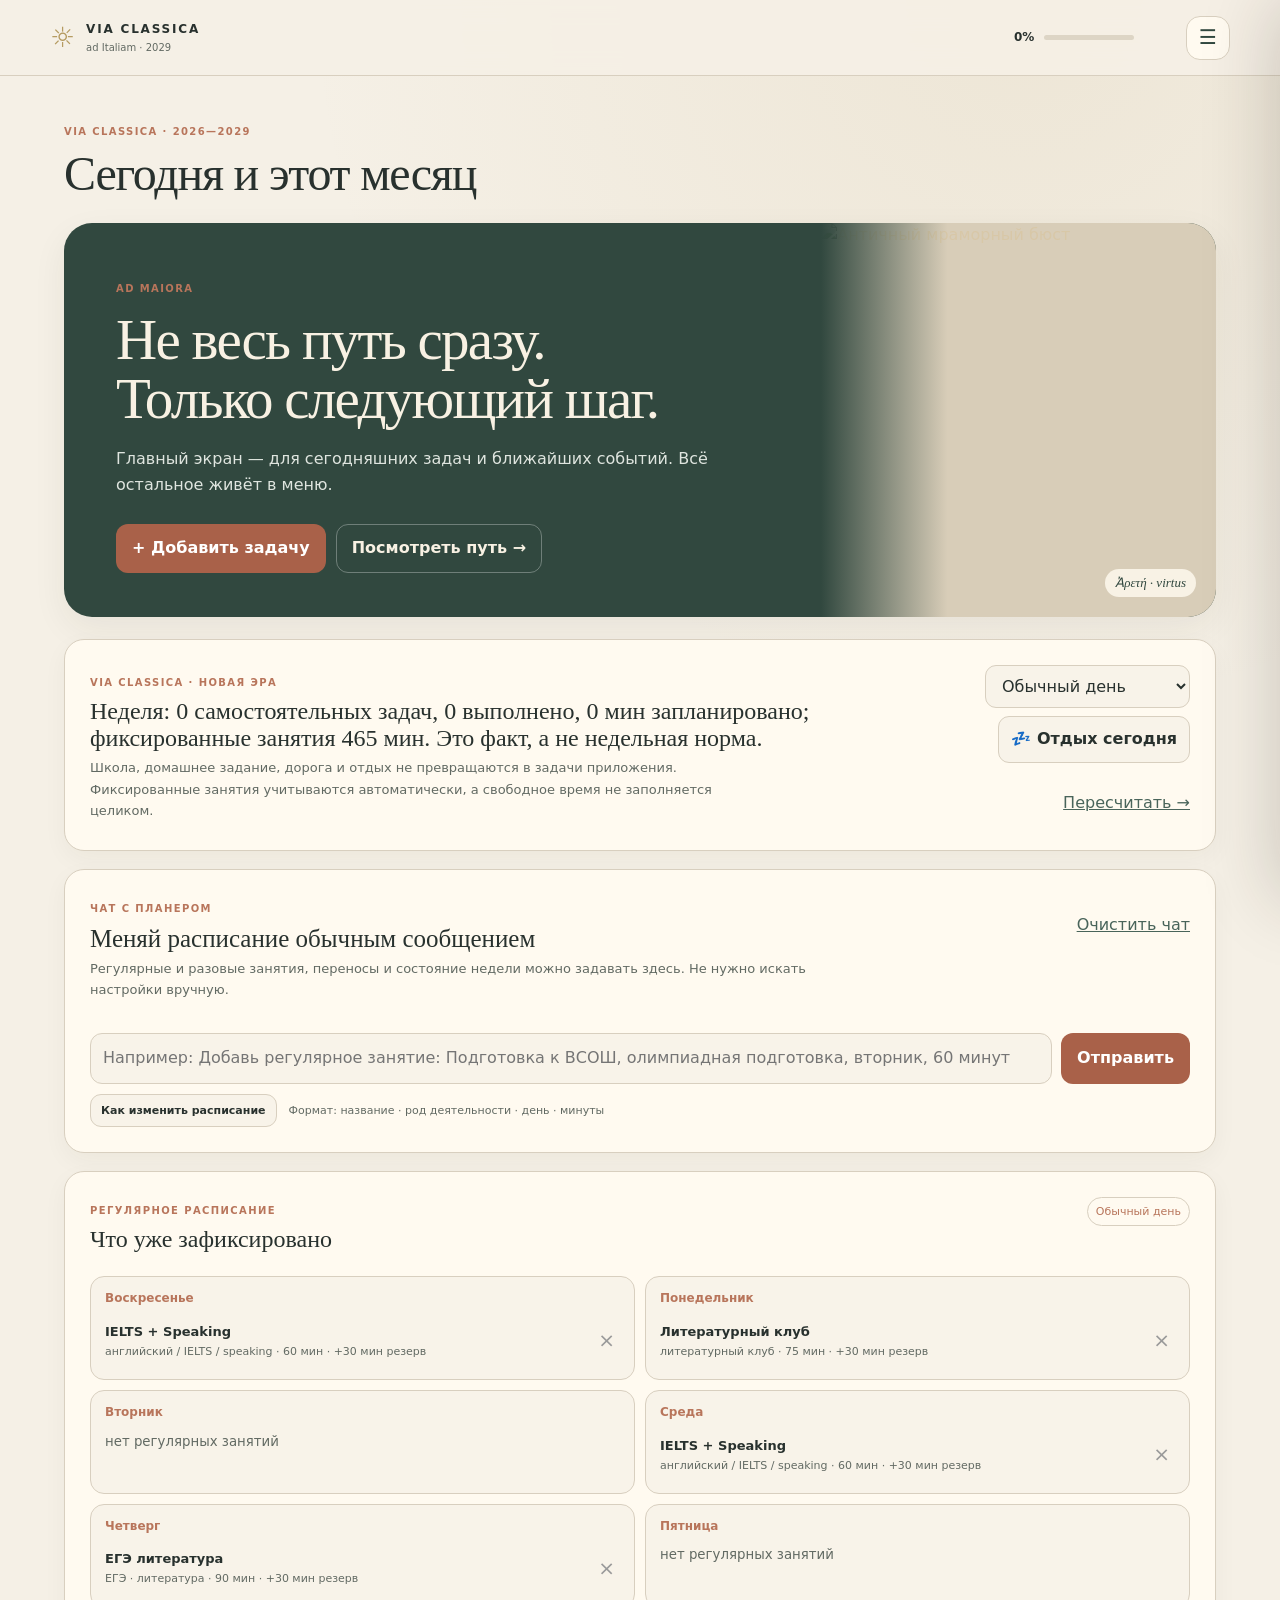
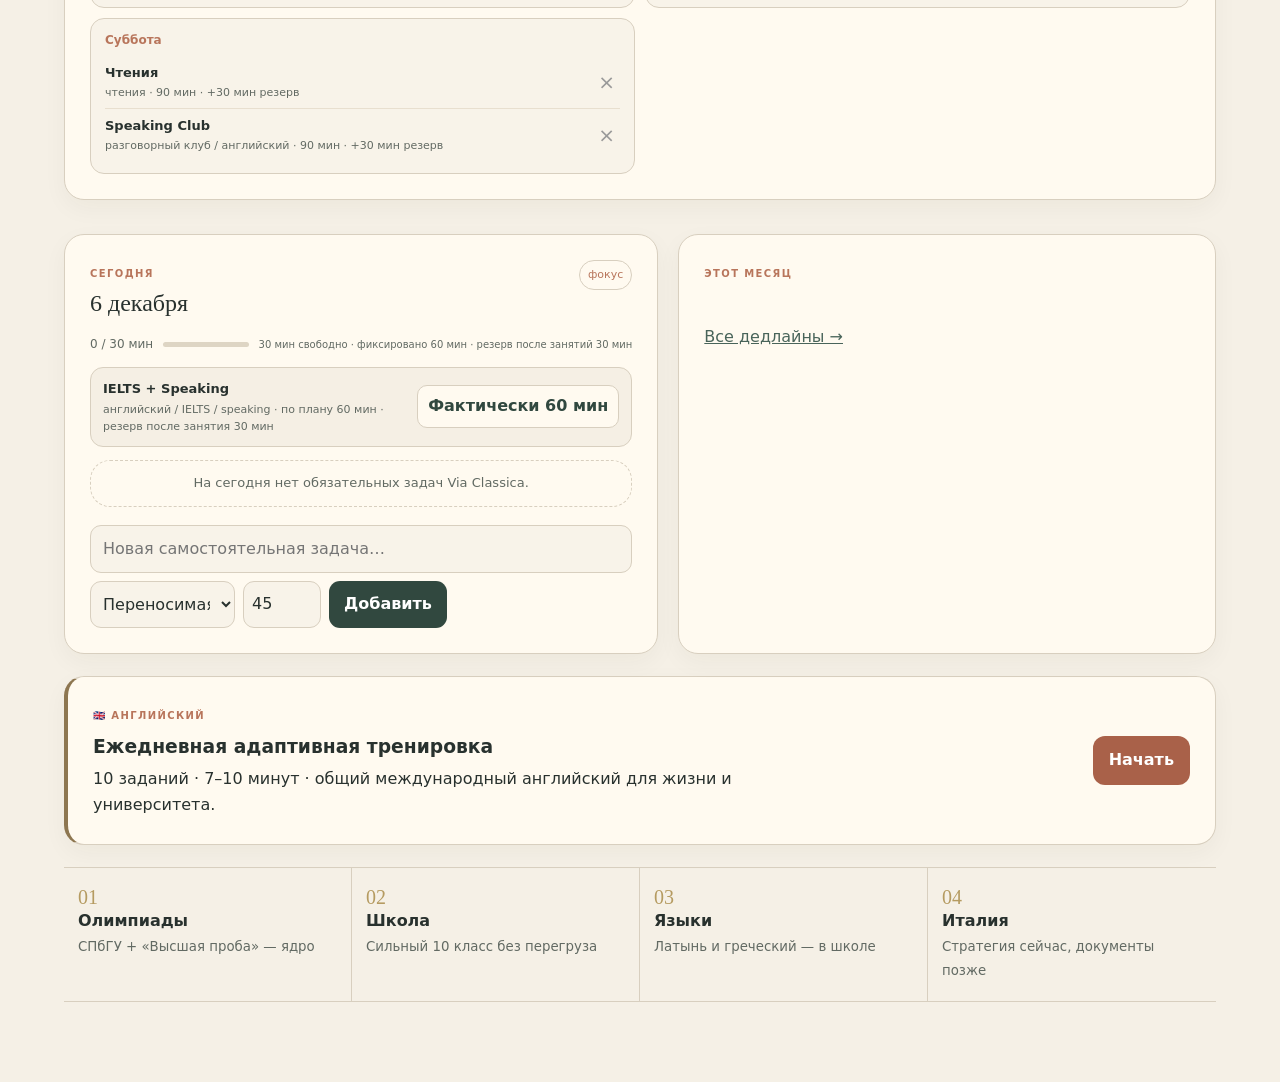
==== commit f4748ba5: "Add files via upload" ====
--- a/index.html
+++ b/index.html
@@ -7,8 +7,8 @@
 <meta name="apple-mobile-web-app-capable" content="yes">
 <meta name="apple-mobile-web-app-status-bar-style" content="default">
 <title>Via Classica — 2026–2029</title>
-<link rel="stylesheet" href="styles.css?v=14.2">
-<link rel="manifest" href="manifest.webmanifest?v=14.2">
+<link rel="stylesheet" href="styles.css?v=14.3">
+<link rel="manifest" href="manifest.webmanifest?v=14.3">
 <link rel="icon" type="image/png" sizes="192x192" href="icon-192.png">
 <link rel="apple-touch-icon" href="icon-192.png">
 </head>
@@ -17,7 +17,7 @@
   <header class="topbar">
     <a class="brand" href="#" data-page="home"><span class="brand-mark">☼</span><span><b>VIA CLASSICA</b><small>ad Italiam · 2029</small></span></a>
     <div class="top-progress"><span id="pct">0%</span><i><em id="bar"></em></i></div>
-    <button class="menu-btn" id="menuBtn" aria-label="Открыть меню">☰</button>
+    <button class="menu-btn" id="menuBtn" aria-label="Открыть меню" aria-controls="drawer" aria-expanded="false">☰</button>
   </header>
 
   <aside class="drawer" id="drawer">
@@ -80,7 +80,7 @@
     <section id="olympiads" class="page"><div class="section-hero"><div><small>01 · ОЛИМПИАДЫ</small><h2>Строим запас возможностей</h2><p>Ядро — филология; литература — стратегический второй слой. Отметки сохраняются на устройстве.</p></div><div class="roman">I · II · III</div></div>
       <div class="cards-grid olympiad-grid">
         <article class="info-card"><div class="card-top"><b>I</b><span>★★★★★</span></div><h3>СПбГУ · Филология</h3><p>Главная цель. Отборочный этап — осень, финал — зима.</p><label><input data-id="o1" type="checkbox"> Регистрация / отборочный этап</label><a href="https://olymp.spbu.ru/" target="_blank" rel="noopener">Официальная страница ↗</a></article>
-        <article class="info-card"><div class="card-top"><b>II</b><span>★★★★★</span></div><h3>«Высшая проба» · Филология</h3><p>Регистрация до 21.09.2026. Первый тур проходит в окне 25.09–11.10.2026; конкретное время зависит от официального расписания профиля.</p><label><input data-id="o2" type="checkbox"> Отборочный этап</label><a href="https://olymp.hse.ru/" target="_blank" rel="noopener">Официальная страница ↗</a></article>
+        <article class="info-card"><div class="card-top"><b>II</b><span>★★★★★</span></div><h3>«Высшая проба» · Филология</h3><p>Окно первого тура — 25.09–11.10.2026 — завершилось. Проверь статус участия и публикацию результатов в личном кабинете; даты следующих этапов сверяй только с официальным расписанием профиля.</p><label><input data-id="o2" type="checkbox"> Отборочный этап</label><a href="https://olymp.hse.ru/" target="_blank" rel="noopener">Официальная страница ↗</a></article>
         <article class="info-card"><div class="card-top"><b>III</b><span>★★★★</span></div><h3>«Ломоносов» · Литература</h3><p>Дополнительная попытка без отдельного тяжёлого трека подготовки.</p><label><input data-id="o3" type="checkbox"> Регистрация</label><a href="https://olymp.msu.ru/" target="_blank" rel="noopener">Официальная страница ↗</a></article>
         <article class="info-card"><div class="card-top"><b>IV</b><span>★★★★</span></div><h3>«Покори Воробьёвы горы!»</h3><p>Ещё один шанс по литературе; держим в календаре.</p><label><input data-id="o4" type="checkbox"> Регистрация</label></article>
         <article class="info-card"><div class="card-top"><b>V</b><span>★★★★★</span></div><h3>ВСОШ · Литература / Русский</h3><p>Стратегически важный трек. Если проходишь этап — идём дальше.</p><label><input data-id="o5" type="checkbox"> Школьный этап</label><a href="https://vserosolimp.edsoo.ru/" target="_blank" rel="noopener">Официальная страница ↗</a></article>
@@ -118,7 +118,7 @@
 
     <section id="data" class="page"><div class="section-hero"><div><small>ДАННЫЕ · БЕЗОПАСНОСТЬ</small><h2>Резервная копия и перенос данных</h2><p>Сохрани полную копию перед обновлением или перенеси свои данные в другой браузер. Файл остаётся у тебя и не отправляется на сервер.</p></div><div class="roman">↗</div></div>
       <div class="backup-panel panel"><div><small class="eyebrow">ПОЛНАЯ КОПИЯ</small><h3>Сохранить или восстановить Via Classica</h3><p>В копию входят задачи и отметки, архив ссылок, настройки планера, профиль английского, словарь и история тренировок. Перед восстановлением приложение сначала сохраняет текущие данные, а затем просит подтверждение.</p></div><div class="backup-actions"><button class="primary" id="exportFullBackup" type="button">Скачать полную копию (.json)</button><input id="importFullBackupFile" type="file" accept=".json,application/json" hidden><button class="ghost-dark" id="chooseFullBackup" type="button">Выбрать файл для восстановления</button></div>
-        <div id="backupDropZone" class="backup-dropzone" tabindex="0" role="button" aria-label="Перетащить резервную копию сюда или выбрать файл"><span class="backup-drop-icon">↓</span><div><b>Загрузи резервную копию сюда</b><p>Перетащи JSON-файл в эту область или нажми «Выбрать файл для восстановления».</p><small>Поддерживается полная копия Via Classica v14.2 и совместимые копии v14.1 / pre-v14.</small></div></div>
+        <div id="backupDropZone" class="backup-dropzone" tabindex="0" role="button" aria-label="Перетащить резервную копию сюда или выбрать файл"><span class="backup-drop-icon">↓</span><div><b>Загрузи резервную копию сюда</b><p>Перетащи JSON-файл в эту область или нажми «Выбрать файл для восстановления».</p><small>Поддерживается полная копия Via Classica v14.3 и совместимые копии v14.1 / pre-v14.</small></div></div>
         <div id="fullBackupStatus" class="schedule-status" aria-live="polite"></div>
       </div>
       <div class="backup-panel panel"><div><small class="eyebrow">ТОЛЬКО РАСПИСАНИЕ</small><h3>Перенести планер отдельно</h3><p>Используй этот вариант, если нужно перенести только задачи и расписание. Это не полная резервная копия приложения.</p></div><div class="backup-actions"><button class="ghost-dark" id="exportPlannerSchedule" type="button">Скачать расписание</button><input id="importPlannerScheduleFile" type="file" accept=".json,application/json" hidden><button class="ghost-dark" id="choosePlannerSchedule" type="button">Импортировать расписание</button></div><div id="plannerScheduleStatus" class="schedule-status" aria-live="polite"></div></div>
@@ -134,6 +134,6 @@
 
 <div class="modal" id="linkModal" aria-hidden="true"><div class="modal-card"><button class="modal-close" id="closeModal">×</button><small>НОВАЯ ССЫЛКА</small><h2>Добавить в архив</h2><form id="linkForm"><label>Название<input id="linkName" required placeholder="Например, Sapienza — Classics"></label><label>Ссылка<input id="linkUrl" type="url" required placeholder="https://…"></label><label>Категория<select id="linkCategory"><option>Вузы</option><option>Олимпиады</option><option>IELTS</option><option>Подготовка</option><option>Документы</option><option>Италия</option><option>Мои ссылки</option></select></label><label class="checkline"><input id="linkFav" type="checkbox"> Добавить в избранное</label><div class="modal-actions"><button type="button" class="ghost" id="cancelLink">Отмена</button><button class="primary" type="submit">Сохранить</button></div></form></div></div>
 
-<script src="app.js?v=14.2"></script><script src="planner.js?v=14.2"></script><script src="english.js?v=14.2"></script>
+<script src="app.js?v=14.3"></script><script src="planner.js?v=14.3"></script><script src="english.js?v=14.3"></script>
 </body>
 </html>
--- a/styles.css
+++ b/styles.css
@@ -86,3 +86,44 @@
 
 body.data-page-active .page-header{display:none}body.data-page-active #data .section-hero{padding-top:34px}
 #data .backup-panel{grid-template-columns:minmax(0,1fr)}#data .backup-panel .backup-actions{max-width:none;justify-content:flex-start}
+
+/* v14.3 — visual polish: focus, touch targets, spacing, contrast and mobile overflow */
+:root{--muted:#626a63;--line:#d8cfbf;--shadow:0 12px 34px rgba(51,43,31,.065);--radius:20px;--focus-ring:0 0 0 3px rgba(73,100,90,.24)}
+:where(button,a,input,select,textarea,[tabindex]):focus-visible{outline:2px solid var(--green2);outline-offset:3px;box-shadow:var(--focus-ring)}
+button,a{-webkit-tap-highlight-color:transparent}
+button{transition:background-color .16s ease,border-color .16s ease,color .16s ease,transform .16s ease,box-shadow .16s ease}
+.primary{background:#a96149}.primary:hover{background:#95523e;box-shadow:0 5px 14px rgba(149,82,62,.18)}
+.ghost-dark{transition:background-color .16s ease,border-color .16s ease,color .16s ease}
+.panel,.info-card,.phase,.timeline article,.year-grid article,.links-grid article{box-shadow:0 8px 24px rgba(51,43,31,.045);transition:border-color .16s ease,box-shadow .16s ease}
+.info-card:hover,.phase:hover,.year-grid article:hover,.links-grid article:hover{border-color:#c9bda8;box-shadow:0 12px 28px rgba(51,43,31,.07)}
+.panel-title{gap:14px}.panel-title h3{line-height:1.2}.page-header h1{letter-spacing:-.025em}.section-hero h2{letter-spacing:-.025em}.hero-copy p,.section-hero p,.panel p{line-height:1.65}
+.topbar{padding-left:max(3vw,calc((100vw - 1180px)/2));padding-right:max(3vw,calc((100vw - 1180px)/2))}.drawer{overflow-y:auto;overscroll-behavior:contain}.main-nav button{min-height:46px}.drawer-head button{width:44px;height:44px;border-radius:12px;display:grid;place-items:center}.menu-btn{flex-shrink:0}.overlay{backdrop-filter:blur(2px)}
+input,select,textarea{max-width:100%;accent-color:var(--terra)}
+.add-form input:focus,.add-form select:focus,.modal input:focus,.modal select:focus,.link-toolbar select:focus{border-color:var(--green2)}
+.add-form input,.add-form select,.modal input,.modal select,.link-toolbar select{min-height:44px}
+.task-item input[type=checkbox],.month-list input[type=checkbox],.info-card input[type=checkbox],.phase input[type=checkbox],.timeline input[type=checkbox],.year-grid input[type=checkbox]{width:18px;height:18px;flex:0 0 auto}
+.task-item button,.fav,.link-edit,.link-delete{min-width:36px;min-height:36px;border-radius:10px}.task-item button:hover,.fav:hover,.link-edit:hover,.link-delete:hover{background:#eee7d9;color:var(--green)}
+.text-link{min-height:40px}.hero-actions button,.planner-actions button,.backup-actions button,.modal-actions button{min-height:44px}
+.link-title{line-height:1.3}.link-url{max-width:100%}.links-grid article{overflow-wrap:anywhere}.empty{line-height:1.6}
+.timeline article{margin-left:7px}.timeline article:before{left:-15px}.timeline:before{left:-8px}
+.modal{overflow-y:auto;overscroll-behavior:contain}.modal-card{max-height:min(88vh,800px);overflow-y:auto}.modal-close{width:42px;height:42px;display:grid;place-items:center;border-radius:12px}.modal-close:hover{background:#eee7d9}
+.backup-dropzone{min-height:104px}.backup-dropzone:focus-visible{box-shadow:var(--focus-ring)}
+@media(max-width:800px){
+  .topbar{gap:12px}.brand{gap:8px}.brand-mark{font-size:25px}
+  .hero{border-radius:22px}.hero-copy{padding:30px 24px}.hero-art:after{background:linear-gradient(0deg,rgba(49,72,63,.18),transparent 65%)}
+  .dashboard-grid{gap:14px}.panel{padding:21px}.planner-actions{gap:8px}.planner-actions>*{min-width:0}
+  .section-hero{gap:12px}.section-hero p{margin-bottom:0}
+  .add-form{display:grid;grid-template-columns:minmax(0,1fr) auto;gap:8px}.add-form input:first-child{grid-column:1/-1}.add-form select{min-width:0;width:100%}.add-form input[type=number]{width:100%;min-width:0}.add-form button{min-height:44px}
+  .link-toolbar{gap:8px}.link-toolbar .primary,.link-toolbar select{width:100%;max-width:none;min-height:44px}
+}
+@media(max-width:480px){
+  main{width:calc(100% - 28px)}.topbar{padding-inline:14px;height:64px}.brand b{font-size:10px;letter-spacing:.12em}.brand small{font-size:9px}
+  .page-header{padding-top:24px}.page-header h1{font-size:30px}.hero-copy{padding:26px 20px}.hero-copy h2,.section-hero h2{font-size:32px;line-height:1.08}.hero-actions{gap:8px}.hero-actions button{flex:1;min-width:0}
+  .panel,.info-card,.phase,.timeline article,.year-grid article{padding:17px;border-radius:17px}.panel-title{align-items:flex-start}.panel-title h3{font-size:21px}.today-badge{font-size:10px;white-space:nowrap}
+  .planner-actions{display:grid;grid-template-columns:1fr 1fr}.planner-actions select{grid-column:1/-1}.planner-actions #replanBtn{grid-column:1/-1;text-align:left;margin-top:0}
+  .add-form{grid-template-columns:minmax(0,1fr) 76px}.add-form input:first-child{grid-column:1/-1}.add-form select{grid-column:1/2}.add-form input[type=number]{grid-column:2/3}.add-form button{grid-column:1/-1;width:100%}
+  .focus-strip{margin-top:16px}.focus-strip div{padding:13px 10px}.recurring-day{padding:11px}.recurring-item{align-items:flex-start}.modal{padding:12px}.modal-card{padding:24px 18px;border-radius:18px}.modal-card h2{font-size:28px}.modal-actions{flex-wrap:wrap}.modal-actions button{flex:1}
+  .backup-dropzone{gap:11px}.backup-drop-icon{flex-basis:38px;width:38px;height:38px}.drawer{padding:22px}
+}
+@media(hover:none){.info-card:hover,.phase:hover,.year-grid article:hover,.links-grid article:hover{box-shadow:0 8px 24px rgba(51,43,31,.045)}}
+@media(prefers-reduced-motion:reduce){html{scroll-behavior:auto}*,*::before,*::after{animation-duration:.01ms!important;animation-iteration-count:1!important;transition-duration:.01ms!important;scroll-behavior:auto!important}}
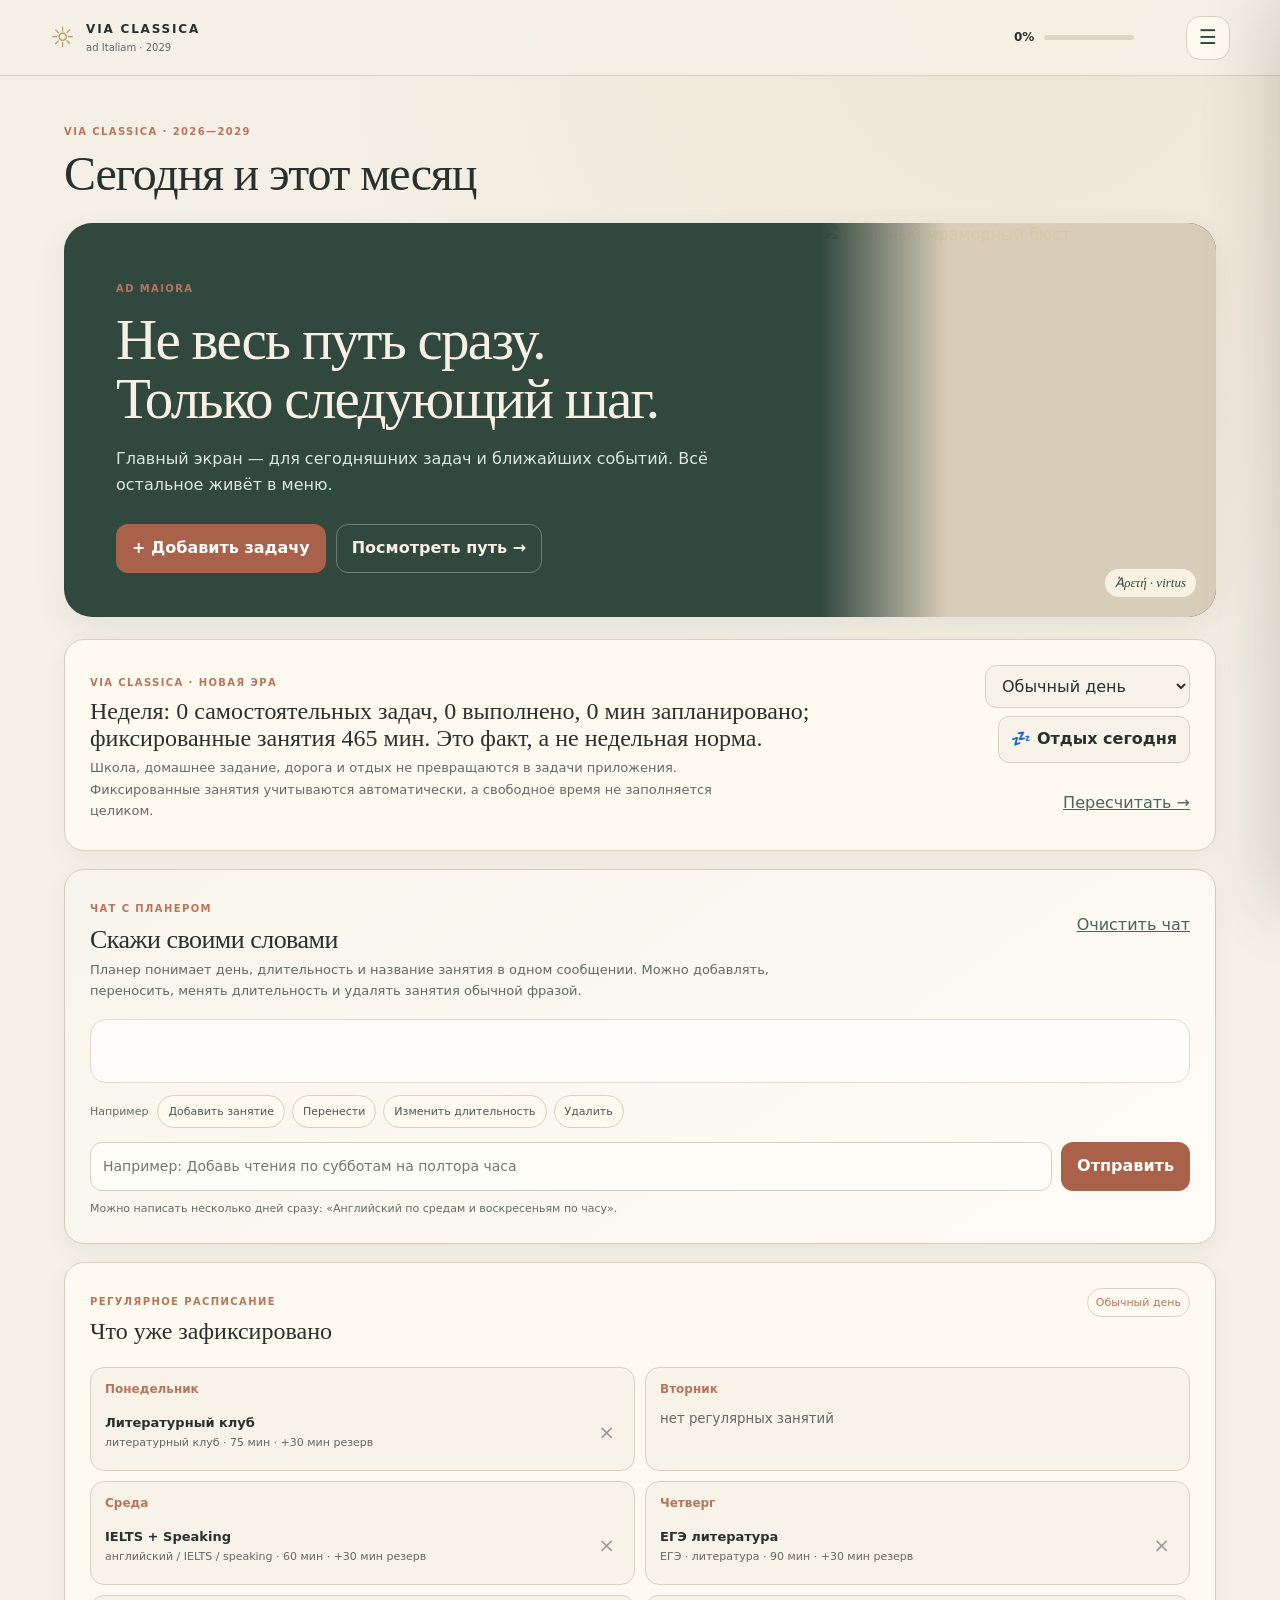
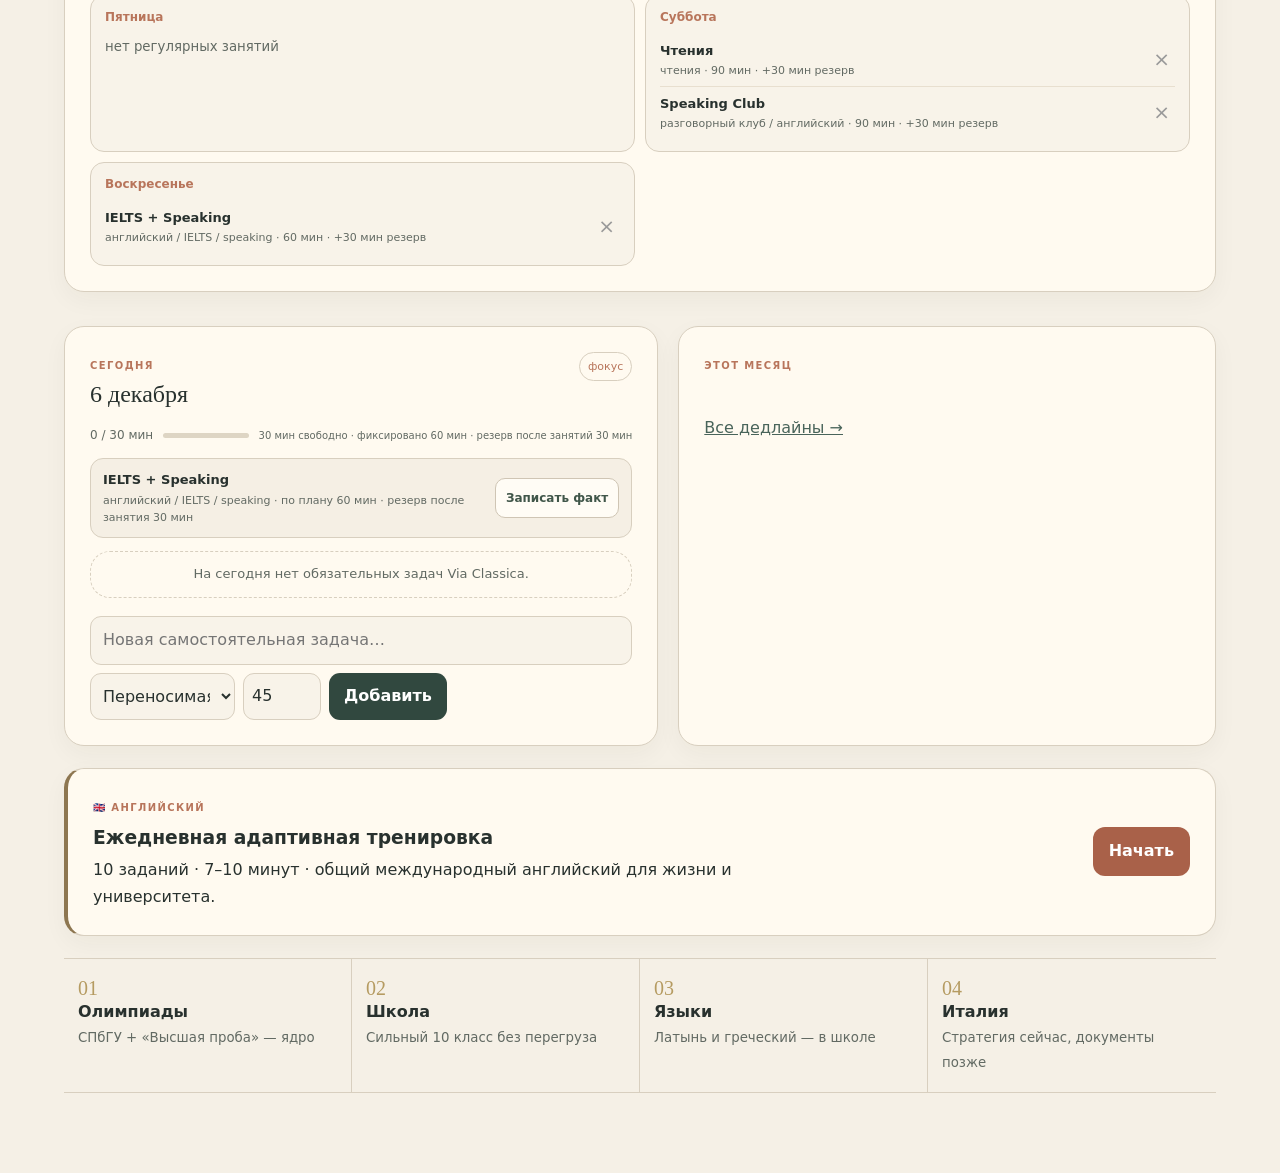
==== commit 91e28deb: "Add files via upload" ====
--- a/index.html
+++ b/index.html
@@ -7,8 +7,8 @@
 <meta name="apple-mobile-web-app-capable" content="yes">
 <meta name="apple-mobile-web-app-status-bar-style" content="default">
 <title>Via Classica — 2026–2029</title>
-<link rel="stylesheet" href="styles.css?v=14.3">
-<link rel="manifest" href="manifest.webmanifest?v=14.3">
+<link rel="stylesheet" href="styles.css?v=14.4">
+<link rel="manifest" href="manifest.webmanifest?v=14.4">
 <link rel="icon" type="image/png" sizes="192x192" href="icon-192.png">
 <link rel="apple-touch-icon" href="icon-192.png">
 </head>
@@ -52,10 +52,11 @@
         <div class="planner-actions"><select id="dayMode" aria-label="Режим дня"><option value="normal">Обычный день</option><option value="light">Лёгкий день</option><option value="heavy">Насыщенный день</option><option value="rest">Отдых</option></select><button class="ghost-dark" id="freezeDay">💤 Отдых сегодня</button><button class="text-link" id="replanBtn">Пересчитать →</button></div>
       </div>
       <div class="planner-chat panel" id="plannerChat">
-        <div class="planner-chat-head"><div><small class="eyebrow">ЧАТ С ПЛАНЕРОМ</small><h3>Меняй расписание обычным сообщением</h3><p>Регулярные и разовые занятия, переносы и состояние недели можно задавать здесь. Не нужно искать настройки вручную.</p></div><button class="text-link" id="plannerChatClear">Очистить чат</button></div>
-        <div id="plannerChatMessages" class="planner-chat-messages"></div>
-        <form id="plannerChatForm" class="planner-chat-form"><input id="plannerChatInput" autocomplete="off" placeholder="Например: Добавь регулярное занятие: Подготовка к ВСОШ, олимпиадная подготовка, вторник, 60 минут"><button class="primary" type="submit">Отправить</button></form>
-        <div class="planner-chat-hints"><button type="button" class="ghost-dark" id="openPlannerChat">Как изменить расписание</button><span>Формат: название · род деятельности · день · минуты</span></div>
+        <div class="planner-chat-head"><div><small class="eyebrow">ЧАТ С ПЛАНЕРОМ</small><h3>Скажи своими словами</h3><p>Планер понимает день, длительность и название занятия в одном сообщении. Можно добавлять, переносить, менять длительность и удалять занятия обычной фразой.</p></div><button class="text-link" id="plannerChatClear">Очистить чат</button></div>
+        <div id="plannerChatMessages" class="planner-chat-messages" aria-live="polite" aria-label="Переписка с планером"></div>
+        <div class="planner-chat-examples" aria-label="Примеры команд"><span>Например</span><button type="button" data-chat-example="Добавь английский по средам на 60 минут">Добавить занятие</button><button type="button" data-chat-example="Перенеси чтения с воскресенья на субботу">Перенести</button><button type="button" data-chat-example="Сделай английский в среду 75 минут">Изменить длительность</button><button type="button" data-chat-example="Убери английский в среду">Удалить</button></div>
+        <form id="plannerChatForm" class="planner-chat-form"><input id="plannerChatInput" autocomplete="off" aria-label="Сообщение планеру" placeholder="Например: Добавь чтения по субботам на полтора часа"><button class="primary" type="submit">Отправить</button></form>
+        <div class="planner-chat-hints"><span>Можно написать несколько дней сразу: «Английский по средам и воскресеньям по часу».</span></div>
       </div>
       <div class="recurring-panel panel"><div class="panel-title"><div><small>РЕГУЛЯРНОЕ РАСПИСАНИЕ</small><h3>Что уже зафиксировано</h3></div><span class="today-badge">+30 мин резерв после занятия</span></div><div id="recurringSchedule" class="recurring-schedule"></div></div>
 
@@ -118,7 +119,7 @@
 
     <section id="data" class="page"><div class="section-hero"><div><small>ДАННЫЕ · БЕЗОПАСНОСТЬ</small><h2>Резервная копия и перенос данных</h2><p>Сохрани полную копию перед обновлением или перенеси свои данные в другой браузер. Файл остаётся у тебя и не отправляется на сервер.</p></div><div class="roman">↗</div></div>
       <div class="backup-panel panel"><div><small class="eyebrow">ПОЛНАЯ КОПИЯ</small><h3>Сохранить или восстановить Via Classica</h3><p>В копию входят задачи и отметки, архив ссылок, настройки планера, профиль английского, словарь и история тренировок. Перед восстановлением приложение сначала сохраняет текущие данные, а затем просит подтверждение.</p></div><div class="backup-actions"><button class="primary" id="exportFullBackup" type="button">Скачать полную копию (.json)</button><input id="importFullBackupFile" type="file" accept=".json,application/json" hidden><button class="ghost-dark" id="chooseFullBackup" type="button">Выбрать файл для восстановления</button></div>
-        <div id="backupDropZone" class="backup-dropzone" tabindex="0" role="button" aria-label="Перетащить резервную копию сюда или выбрать файл"><span class="backup-drop-icon">↓</span><div><b>Загрузи резервную копию сюда</b><p>Перетащи JSON-файл в эту область или нажми «Выбрать файл для восстановления».</p><small>Поддерживается полная копия Via Classica v14.3 и совместимые копии v14.1 / pre-v14.</small></div></div>
+        <div id="backupDropZone" class="backup-dropzone" tabindex="0" role="button" aria-label="Перетащить резервную копию сюда или выбрать файл"><span class="backup-drop-icon">↓</span><div><b>Загрузи резервную копию сюда</b><p>Перетащи JSON-файл в эту область или нажми «Выбрать файл для восстановления».</p><small>Поддерживаются полные копии Via Classica v14.4, v14.3 и совместимые копии v14.1 / pre-v14.</small></div></div>
         <div id="fullBackupStatus" class="schedule-status" aria-live="polite"></div>
       </div>
       <div class="backup-panel panel"><div><small class="eyebrow">ТОЛЬКО РАСПИСАНИЕ</small><h3>Перенести планер отдельно</h3><p>Используй этот вариант, если нужно перенести только задачи и расписание. Это не полная резервная копия приложения.</p></div><div class="backup-actions"><button class="ghost-dark" id="exportPlannerSchedule" type="button">Скачать расписание</button><input id="importPlannerScheduleFile" type="file" accept=".json,application/json" hidden><button class="ghost-dark" id="choosePlannerSchedule" type="button">Импортировать расписание</button></div><div id="plannerScheduleStatus" class="schedule-status" aria-live="polite"></div></div>
@@ -134,6 +135,6 @@
 
 <div class="modal" id="linkModal" aria-hidden="true"><div class="modal-card"><button class="modal-close" id="closeModal">×</button><small>НОВАЯ ССЫЛКА</small><h2>Добавить в архив</h2><form id="linkForm"><label>Название<input id="linkName" required placeholder="Например, Sapienza — Classics"></label><label>Ссылка<input id="linkUrl" type="url" required placeholder="https://…"></label><label>Категория<select id="linkCategory"><option>Вузы</option><option>Олимпиады</option><option>IELTS</option><option>Подготовка</option><option>Документы</option><option>Италия</option><option>Мои ссылки</option></select></label><label class="checkline"><input id="linkFav" type="checkbox"> Добавить в избранное</label><div class="modal-actions"><button type="button" class="ghost" id="cancelLink">Отмена</button><button class="primary" type="submit">Сохранить</button></div></form></div></div>
 
-<script src="app.js?v=14.3"></script><script src="planner.js?v=14.3"></script><script src="english.js?v=14.3"></script>
+<script src="app.js?v=14.4"></script><script src="planner.js?v=14.4"></script><script src="english.js?v=14.4"></script>
 </body>
 </html>
--- a/styles.css
+++ b/styles.css
@@ -127,3 +127,18 @@
 }
 @media(hover:none){.info-card:hover,.phase:hover,.year-grid article:hover,.links-grid article:hover{box-shadow:0 8px 24px rgba(51,43,31,.045)}}
 @media(prefers-reduced-motion:reduce){html{scroll-behavior:auto}*,*::before,*::after{animation-duration:.01ms!important;animation-iteration-count:1!important;transition-duration:.01ms!important;scroll-behavior:auto!important}}
+
+
+/* v14.4 — natural-language planner chat */
+.planner-chat{border-color:#d5cbbb;background:linear-gradient(145deg,rgba(248,245,237,.92),rgba(255,252,245,.98))}
+.planner-chat-head h3{font-size:26px;letter-spacing:-.02em}.planner-chat-head p{line-height:1.6}
+.planner-chat-messages{max-height:360px;min-height:64px;padding:14px;border:1px solid #e2d9ca;border-radius:16px;background:rgba(255,255,255,.48);scrollbar-width:thin}
+.planner-chat-msg{max-width:min(86%,620px);padding:11px 14px;border-radius:15px 15px 15px 5px;box-shadow:0 2px 7px rgba(50,43,32,.035);overflow-wrap:anywhere}
+.planner-chat-msg.user{border-radius:15px 15px 5px 15px;background:#344b40;border-color:#344b40}
+.planner-chat-msg span{font-size:9px;letter-spacing:.11em}.planner-chat-msg p{font-size:13px;line-height:1.55;white-space:normal}
+.planner-chat-examples{display:flex;gap:7px;align-items:center;flex-wrap:wrap;margin-top:12px}.planner-chat-examples>span{font-size:11px;color:var(--muted);margin-right:2px}
+.planner-chat-examples button{border:1px solid #d9cfbd;background:#fffaf0;color:#4b594f;border-radius:999px;padding:7px 10px;font-size:11px;cursor:pointer}
+.planner-chat-examples button:hover{border-color:#8b9a8b;background:#edf0e6}
+.planner-chat-form{align-items:stretch}.planner-chat-form input{font-size:14px;min-height:46px;background:#fffdf8}.planner-chat-form button{min-width:112px}
+.planner-chat-hints{font-size:11px;line-height:1.5}.actual-btn{display:inline-flex;align-items:center;justify-content:center;gap:5px;min-height:40px;border-color:#cfc5b4;background:#fffcf5;color:#405649;font-size:12px}.actual-btn:hover{border-color:#93a28e;background:#eaf0e5}
+@media(max-width:800px){.planner-chat-messages{padding:10px;max-height:320px}.planner-chat-msg{max-width:94%}.planner-chat-examples{gap:6px}.planner-chat-examples>span{width:100%}.planner-chat-examples button{min-height:35px}.planner-chat-form button{width:100%;min-height:44px}}
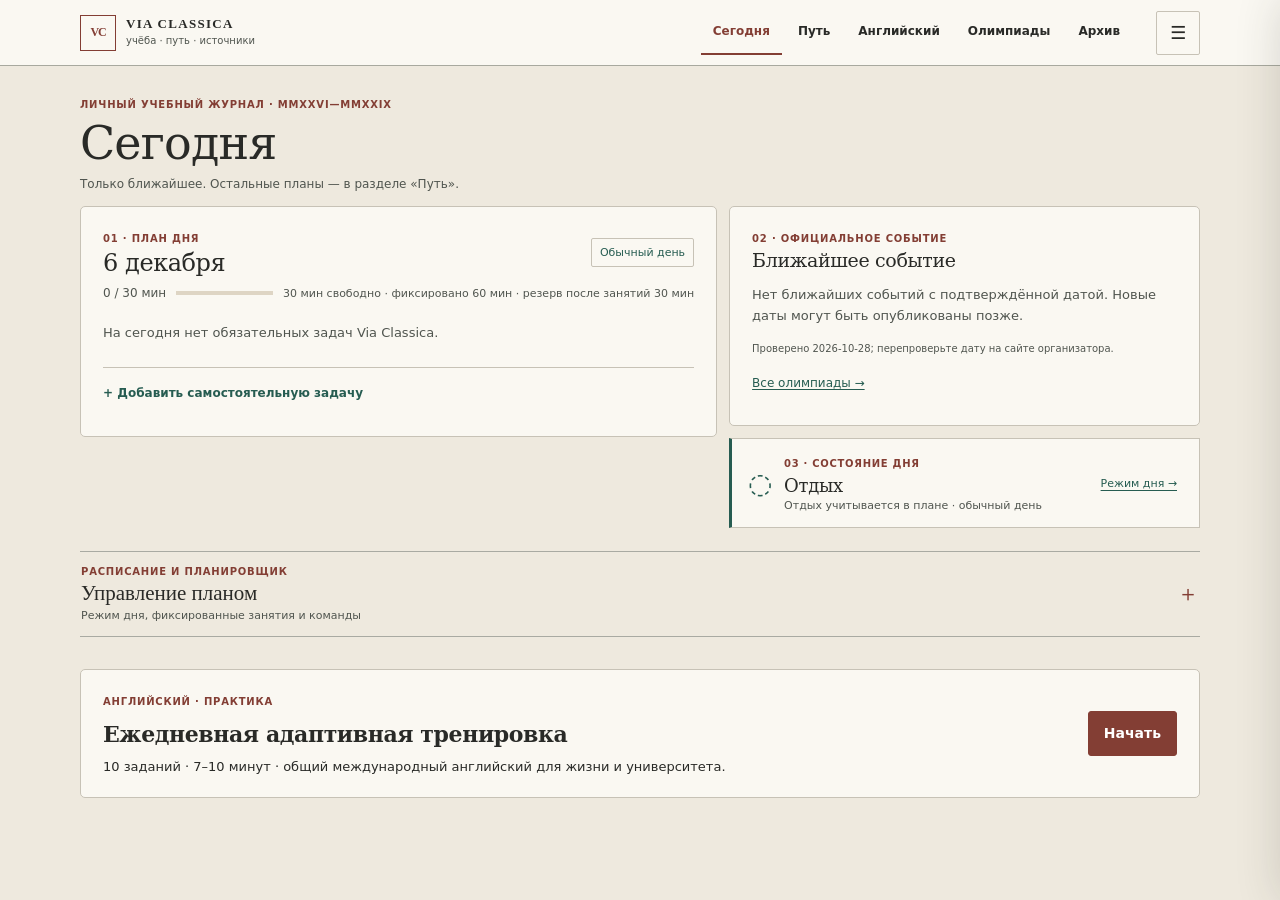
==== commit ac7691b1: "Add files via upload" ====
--- a/index.html
+++ b/index.html
@@ -7,49 +7,67 @@
 <meta name="apple-mobile-web-app-capable" content="yes">
 <meta name="apple-mobile-web-app-status-bar-style" content="default">
 <title>Via Classica — 2026–2029</title>
-<link rel="stylesheet" href="styles.css?v=14.4">
-<link rel="manifest" href="manifest.webmanifest?v=14.4">
+<link rel="stylesheet" href="styles.css?v=15.2-r1">
+<link rel="manifest" href="manifest.webmanifest?v=15.2-r2">
 <link rel="icon" type="image/png" sizes="192x192" href="icon-192.png">
 <link rel="apple-touch-icon" href="icon-192.png">
 </head>
 <body>
+<a class="skip-link" href="#mainContent">Перейти к содержанию</a>
 <div class="app">
   <header class="topbar">
-    <a class="brand" href="#" data-page="home"><span class="brand-mark">☼</span><span><b>VIA CLASSICA</b><small>ad Italiam · 2029</small></span></a>
-    <div class="top-progress"><span id="pct">0%</span><i><em id="bar"></em></i></div>
+    <a class="brand" href="#" data-page="home"><span class="brand-mark" aria-hidden="true">VC</span><span><b>VIA CLASSICA</b><small>учёба · путь · источники</small></span></a>
+    <nav class="quick-nav" aria-label="Основные разделы"><button data-page="home" class="quick-active">Сегодня</button><button data-page="fullplan">Путь</button><button data-page="english">Английский</button><button data-page="olympiads">Олимпиады</button><button data-page="links">Архив</button></nav>
     <button class="menu-btn" id="menuBtn" aria-label="Открыть меню" aria-controls="drawer" aria-expanded="false">☰</button>
   </header>
 
-  <aside class="drawer" id="drawer">
-    <div class="drawer-head"><div><small>VIA CLASSICA</small><h2>Навигация</h2></div><button id="closeMenu">×</button></div>
-    <nav class="main-nav">
-      <button class="active" data-page="home"><span>⌂</span>Главная</button>
-      <button data-page="olympiads"><span>♜</span>Олимпиады</button>
-      <button data-page="ielts"><span>Α</span>IELTS</button>
-      <button data-page="english"><span>EN</span>Английский</button>
-      <button data-page="fullplan"><span>↠</span>Полный план до поступления</button>
-      <button data-page="grade11"><span>XI</span>План до конца 11 класса</button>
-      <button data-page="links"><span>↗</span>Архив ссылок</button>
+  <aside class="drawer" id="drawer" aria-hidden="true" inert>
+    <div class="drawer-head"><div><small>VIA CLASSICA</small><h2>Навигация</h2></div><button id="closeMenu" type="button" aria-label="Закрыть меню">×</button></div>
+    <nav class="main-nav" aria-label="Разделы Via Classica">
+      <button class="active" data-page="home"><span aria-hidden="true">01</span>Сегодня</button>
+      <div class="nav-group"><button data-page="fullplan"><span aria-hidden="true">02</span>Путь к поступлению</button>
+        <button class="nav-child" data-page="grade11">Учебные годы · X—XI</button></div>
+      <div class="nav-group"><button data-page="english"><span aria-hidden="true">03</span>Английский</button>
+        <button class="nav-child" data-page="ielts">IELTS · этап подготовки</button></div>
+      <button data-page="olympiads"><span aria-hidden="true">04</span>Олимпиады</button>
+      <button data-page="links"><span aria-hidden="true">05</span>Архив источников</button>
     </nav>
-    <div class="drawer-note">10 класс · 2026/27<br>Главная цель: Classics, Sapienza
-      <button class="drawer-utility" type="button" data-page="data">Данные и резервная копия ↗</button>
+    <div class="drawer-note">10 класс · 2026/27<br>СПбГУ · классическая филология<br>Италия — возможный следующий маршрут
+      <button class="drawer-utility" type="button" data-page="data">Настройки и резервная копия</button>
       <button class="install-app ghost" id="installAppBtn" type="button" hidden>Установить Via Classica</button>
     </div>
   </aside>
   <div class="overlay" id="overlay"></div>
 
-  <main>
-    <header class="page-header"><div><small>VIA CLASSICA · 2026—2029</small><h1 id="title">Сегодня и этот месяц</h1></div></header>
+  <main id="mainContent" tabindex="-1">
+    <header class="page-header"><div><small class="page-kicker">ЛИЧНЫЙ УЧЕБНЫЙ ЖУРНАЛ · MMXXVI—MMXXIX</small><h1 id="title">Сегодня</h1></div></header>
 
     <section id="home" class="page active">
-      <div class="hero">
-        <div class="hero-copy"><small>AD MAIORA</small><h2>Не весь путь сразу.<br>Только следующий шаг.</h2><p>Главный экран — для сегодняшних задач и ближайших событий. Всё остальное живёт в меню.</p><div class="hero-actions"><button class="primary" data-add-task>+ Добавить задачу</button><button class="ghost" data-page="fullplan">Посмотреть путь →</button></div></div>
-        <div class="hero-art"><img src="https://commons.wikimedia.org/wiki/Special:FilePath/Ancient%20Greece%20Marble%20Bust%20of%20Artemis%20or%20Apollo%2C%20330-300%20BC%20%2828120065434%29.jpg?width=720" alt="Античный мраморный бюст" loading="lazy"><span>Ἀρετή · virtus</span></div>
+      <p class="home-intro">Только ближайшее. Остальные планы — в разделе «Путь».</p>
+      <div class="dashboard-grid" aria-label="Сводка дня">
+        <section class="panel today-panel" aria-labelledby="todayDate"><div class="panel-title"><div><small>01 · ПЛАН ДНЯ</small><h3 id="todayDate">Сегодня</h3></div><span class="today-badge">обычный</span></div>
+          <div id="todaySummary" class="today-summary"></div><div id="todayTasks" class="task-list"></div>
+          <details class="task-editor" id="taskEditor"><summary>+ Добавить самостоятельную задачу</summary><form id="taskForm" class="add-form"><input id="taskInput" aria-label="Название самостоятельной задачи" type="text" placeholder="Новая самостоятельная задача…" autocomplete="off"><select id="taskType" aria-label="Тип задачи"><option value="move">Переносимая</option><option value="soft">Лёгкая</option><option value="hard">Жёсткая</option></select><input id="taskMinutes" type="number" min="5" step="5" value="45" aria-label="Минут"><button>Добавить</button></form></details>
+        </section>
+        <section class="panel month-panel" aria-label="Ближайшее официальное событие"><div class="panel-title"><div><small>02 · ОФИЦИАЛЬНОЕ СОБЫТИЕ</small><h3 id="monthTitle"></h3></div><span id="monthNumber"></span></div>
+          <div id="monthEvents" class="month-list" aria-live="polite"><p class="month-empty">Проверяем доступные официальные события…</p></div>
+          <p id="calendarStatus" class="calendar-status" role="status" aria-live="polite"></p>
+          <button class="text-link" data-page="olympiads">Все олимпиады →</button>
+        </section>
+        <section class="rest-panel" aria-labelledby="restHeading">
+          <div class="rest-symbol" aria-hidden="true">◌</div>
+          <div><small>03 · СОСТОЯНИЕ ДНЯ</small><h3 id="restHeading">Отдых</h3><p id="restStatusValue" aria-live="polite">Отдых учитывается в дневном бюджете</p></div>
+          <button type="button" class="rest-settings" id="restSettings">Режим дня →</button>
+        </section>
       </div>
 
-      <div class="planner-controls panel">
+
+
+      <details class="planner-workspace" id="plannerWorkspace">
+        <summary class="workspace-heading"><span><span class="workspace-index">РАСПИСАНИЕ И ПЛАНИРОВЩИК</span><strong>Управление планом</strong><small>Режим дня, фиксированные занятия и команды</small></span><span aria-hidden="true">＋</span></summary>
+        <div class="workspace-content"><div class="planner-controls panel">
         <div><small class="eyebrow">VIA CLASSICA · НОВАЯ ЭРА</small><h3 id="plannerStatus">Планировщик бережно распределяет только самостоятельную нагрузку</h3><p>Школа, домашнее задание, дорога и отдых не превращаются в задачи приложения. Фиксированные занятия учитываются автоматически, а свободное время не заполняется целиком.</p></div>
-        <div class="planner-actions"><select id="dayMode" aria-label="Режим дня"><option value="normal">Обычный день</option><option value="light">Лёгкий день</option><option value="heavy">Насыщенный день</option><option value="rest">Отдых</option></select><button class="ghost-dark" id="freezeDay">💤 Отдых сегодня</button><button class="text-link" id="replanBtn">Пересчитать →</button></div>
+        <div class="planner-actions"><select id="dayMode" aria-label="Режим дня"><option value="normal">Обычный день</option><option value="light">Лёгкий день</option><option value="heavy">Насыщенный день</option><option value="rest">Отдых</option></select><button class="ghost-dark" id="freezeDay">Отдых сегодня</button><button class="text-link" id="replanBtn">Пересчитать →</button></div>
       </div>
       <div class="planner-chat panel" id="plannerChat">
         <div class="planner-chat-head"><div><small class="eyebrow">ЧАТ С ПЛАНЕРОМ</small><h3>Скажи своими словами</h3><p>Планер понимает день, длительность и название занятия в одном сообщении. Можно добавлять, переносить, менять длительность и удалять занятия обычной фразой.</p></div><button class="text-link" id="plannerChatClear">Очистить чат</button></div>
@@ -58,27 +76,21 @@
         <form id="plannerChatForm" class="planner-chat-form"><input id="plannerChatInput" autocomplete="off" aria-label="Сообщение планеру" placeholder="Например: Добавь чтения по субботам на полтора часа"><button class="primary" type="submit">Отправить</button></form>
         <div class="planner-chat-hints"><span>Можно написать несколько дней сразу: «Английский по средам и воскресеньям по часу».</span></div>
       </div>
+      <details class="today-fixed-details"><summary>Фиксированные занятия сегодня</summary><div id="todayFixed" class="today-fixed"></div></details>
       <div class="recurring-panel panel"><div class="panel-title"><div><small>РЕГУЛЯРНОЕ РАСПИСАНИЕ</small><h3>Что уже зафиксировано</h3></div><span class="today-badge">+30 мин резерв после занятия</span></div><div id="recurringSchedule" class="recurring-schedule"></div></div>
 
+        </div>
+      </details>
       <div id="alerts" class="alerts"></div>
 
-      <div class="dashboard-grid">
-        <section class="panel today-panel"><div class="panel-title"><div><small>СЕГОДНЯ</small><h3 id="todayDate">Сегодня</h3></div><span class="today-badge">фокус</span></div>
-          <div id="todaySummary" class="today-summary"></div><div id="todayFixed" class="today-fixed"></div><div id="todayTasks" class="task-list"></div>
-          <form id="taskForm" class="add-form"><input id="taskInput" type="text" placeholder="Новая самостоятельная задача…" autocomplete="off"><select id="taskType" aria-label="Тип задачи"><option value="move">Переносимая</option><option value="soft">Лёгкая</option><option value="hard">Жёсткая</option></select><input id="taskMinutes" type="number" min="5" step="5" value="45" aria-label="Минут"><button>Добавить</button></form>
-        </section>
-        <section class="panel month-panel"><div class="panel-title"><div><small>ЭТОТ МЕСЯЦ</small><h3 id="monthTitle"></h3></div><span id="monthNumber"></span></div>
-          <div id="monthEvents" class="month-list"></div>
-          <button class="text-link" data-page="olympiads">Все дедлайны →</button>
-        </section>
-      </div>
 
-      <div class="english-home-card panel"><div><small class="eyebrow">🇬🇧 АНГЛИЙСКИЙ</small><h3>Ежедневная адаптивная тренировка</h3><p>10 заданий · 7–10 минут · общий международный английский для жизни и университета.</p></div><button class="primary" data-english-action="train">Начать</button></div>
 
-      <div class="focus-strip"><div><span>01</span><b>Олимпиады</b><small>СПбГУ + «Высшая проба» — ядро</small></div><div><span>02</span><b>Школа</b><small>Сильный 10 класс без перегруза</small></div><div><span>03</span><b>Языки</b><small>Латынь и греческий — в школе</small></div><div><span>04</span><b>Италия</b><small>Стратегия сейчас, документы позже</small></div></div>
+      <div class="english-home-card panel"><div><small class="eyebrow">АНГЛИЙСКИЙ · ПРАКТИКА</small><h3>Ежедневная адаптивная тренировка</h3><p>10 заданий · 7–10 минут · общий международный английский для жизни и университета.</p></div><button class="primary" data-english-action="train">Начать</button></div>
+
+      <div class="focus-strip" aria-label="Направления подготовки"><div><span>01</span><b>Олимпиады</b><small>СПбГУ + «Высшая проба» — ядро</small></div><div><span>02</span><b>Школа</b><small>Сильный 10 класс без перегруза</small></div><div><span>03</span><b>Языки</b><small>Латынь и греческий — в школе</small></div><div><span>04</span><b>Италия</b><small>Стратегия сейчас, документы позже</small></div></div>
     </section>
 
-    <section id="olympiads" class="page"><div class="section-hero"><div><small>01 · ОЛИМПИАДЫ</small><h2>Строим запас возможностей</h2><p>Ядро — филология; литература — стратегический второй слой. Отметки сохраняются на устройстве.</p></div><div class="roman">I · II · III</div></div>
+    <section id="olympiads" class="page"><div class="section-hero"><div><small>01 · ОЛИМПИАДЫ</small><h2>Олимпиады и результаты</h2><p>Ядро — филология; литература — стратегический второй слой. Отметки сохраняются на устройстве.</p></div></div>
       <div class="cards-grid olympiad-grid">
         <article class="info-card"><div class="card-top"><b>I</b><span>★★★★★</span></div><h3>СПбГУ · Филология</h3><p>Главная цель. Отборочный этап — осень, финал — зима.</p><label><input data-id="o1" type="checkbox"> Регистрация / отборочный этап</label><a href="https://olymp.spbu.ru/" target="_blank" rel="noopener">Официальная страница ↗</a></article>
         <article class="info-card"><div class="card-top"><b>II</b><span>★★★★★</span></div><h3>«Высшая проба» · Филология</h3><p>Окно первого тура — 25.09–11.10.2026 — завершилось. Проверь статус участия и публикацию результатов в личном кабинете; даты следующих этапов сверяй только с официальным расписанием профиля.</p><label><input data-id="o2" type="checkbox"> Отборочный этап</label><a href="https://olymp.hse.ru/" target="_blank" rel="noopener">Официальная страница ↗</a></article>
@@ -89,20 +101,25 @@
       <div class="strategy"><b>Ритм подготовки:</b> 40% СПбГУ · 30% «Высшая проба» · 20% ВСОШ литература · 10% остальные.</div>
     </section>
 
-    <section id="english" class="page"><div class="section-hero"><div><small>02 · АНГЛИЙСКИЙ</small><h2>Рабочий английский для жизни и университета</h2><p>Не отдельный режим IELTS или ЕГЭ. Сейчас — международный английский; экзаменационные форматы подключаются постепенно ближе к нужному сроку.</p></div><div class="circle-word">EN<br><span>∞</span></div></div>
-      <div class="english-grid"><article class="english-card"><span>01</span><h3>Адаптивная тренировка</h3><p>10 коротких заданий. Сейчас — адаптивный локальный прототип; история используется для подбора следующего материала.</p><button class="primary" data-english-action="train">Начать 10 заданий</button></article><article class="english-card"><span>02</span><h3>🎯 Тренировка по теме</h3><p>Целевая практика по отдельной теме. Результаты не меняют долгосрочный профиль.</p><button class="ghost" data-english-action="topic">Открыть</button></article><article class="english-card"><span>03</span><h3>Мой профиль</h3><p>CEFR и качественная картина без баллов, рейтингов и геймификации.</p><button class="ghost" data-english-action="profile">Посмотреть</button></article><article class="english-card"><span>04</span><h3>Словарь</h3><p>Личные слова и выражения с переводом, определением и сохранённым контекстом.</p><button class="ghost" data-english-action="dict">Открыть</button></article></div>
+    <section id="english" class="page"><div class="section-hero"><div><small>АНГЛИЙСКИЙ · ПРАКТИКА</small><h2>Рабочий английский для жизни и университета</h2><p>Не отдельный режим IELTS или ЕГЭ. Сейчас — международный английский; экзаменационные форматы подключаются постепенно ближе к нужному сроку.</p></div></div>
+      <div class="english-grid"><article class="english-card"><span>01</span><h3>Адаптивная тренировка</h3><p>10 коротких заданий. Сейчас — адаптивный локальный прототип; история используется для подбора следующего материала.</p><button class="primary" data-english-action="train">Начать 10 заданий</button></article><article class="english-card"><span>02</span><h3>Тренировка по теме</h3><p>Целевая практика по отдельной теме. Результаты не меняют долгосрочный профиль.</p><button class="ghost" data-english-action="topic">Открыть</button></article><article class="english-card"><span>03</span><h3>Мой профиль</h3><p>CEFR и качественная картина без баллов, рейтингов и геймификации.</p><button class="ghost" data-english-action="profile">Посмотреть</button></article><article class="english-card"><span>04</span><h3>Словарь</h3><p>Личные слова и выражения с переводом, определением и сохранённым контекстом.</p><button class="ghost" data-english-action="dict">Открыть</button></article></div>
+      <div class="diagnostic-entry panel"><div><small class="eyebrow">АНГЛИЙСКИЙ · ИЗМЕРЕНИЕ НАВЫКОВ</small><h3>Отдельная диагностика</h3><p>Четыре области письменного английского. Диагностические задания допускаются только после проверки преподавателем; результаты не являются общим уровнем CEFR.</p></div><button type="button" class="ghost-dark" data-english-action="diagnostic">Открыть диагностику</button></div>
+      <section class="diag-panel panel" id="diagnosticPanel" aria-label="Диагностика английского" hidden></section>
+      <div class="subroute"><div><b>Экзаменационный маршрут</b><p>Формат IELTS и его сроки — отдельный этап подготовки, не режим ежедневной практики.</p></div><button data-page="ielts" class="subroute-link" type="button">Открыть план IELTS →</button></div>
       <div class="english-session panel"><div id="englishTask"></div></div>
       <div class="resource-box"><b>Принцип:</b> языковая корректность проверяется по авторитетной английской норме; экзаменационные требования подключаются отдельно.</div>
     </section>
 
-    <section id="ielts" class="page"><div class="section-hero"><div><small>03 · IELTS</small><h2>Английский без рывков</h2><p>Цель — IELTS Academic 7.0+. Основная сдача ориентировочно в конце августа 2027, чтобы не пересекать пик олимпиад.</p></div><div class="circle-word">B2<br><span>→</span><br>C1</div></div>
+    <section id="ielts" class="page"><div class="section-hero"><div><small>АНГЛИЙСКИЙ / IELTS</small><h2>Английский без рывков</h2><p>Цель — IELTS Academic 7.0+. Основная сдача ориентировочно в конце августа 2027, чтобы не пересекать пик олимпиад.</p></div></div>
+      <nav class="section-tabs" aria-label="Разделы английского"><button data-page="english" type="button">Практика английского</button><button data-page="ielts" type="button" aria-current="page">Подготовка IELTS</button></nav>
       <div class="ielts-grid"><article class="phase"><span>СЕН 2026 — ЯНВ 2027</span><h3>Поддерживать уровень</h3><p>Олимпиадный сезон в приоритете. Английский остаётся в регулярной практике.</p><label><input data-id="i1" type="checkbox"> Английский 2–3 раза в неделю</label></article><article class="phase"><span>ЯНВ — ИЮН 2027</span><h3>Спокойно войти в IELTS</h3><p>Формат экзамена, Reading, Listening, Writing, Speaking; постепенная диагностика.</p><label><input data-id="i2" type="checkbox"> Начать системную подготовку</label></article><article class="phase"><span>ИЮЛЬ — АВГУСТ 2027</span><h3>Интенсив + экзамен</h3><p>Пробники, работа над слабыми секциями, IELTS Academic в конце августа.</p><label><input data-id="i3" type="checkbox"> Забронировать экзамен</label></article><article class="phase"><span>ОСЕНЬ 2027 — РЕТЕЙК</span><h3>Запасной план</h3><p>Если балл ниже цели — оставить окно для пересдачи.</p><label><input data-id="i4" type="checkbox"> Проверить результат и решение</label></article></div>
       <div class="resource-box"><b>Официально:</b> IELTS.org — требования, формат, подготовительные материалы и поиск тест-центров.<a href="https://ielts.org/" target="_blank" rel="noopener">Открыть IELTS.org ↗</a></div>
     </section>
 
-    <section id="fullplan" class="page"><div class="section-hero"><div><small>04 · ПОЛНЫЙ ПЛАН</small><h2>От сентября 2026 до поступления</h2><p>Большой маршрут с контрольными точками. Он не заменяет месячный план — он объясняет, зачем нужен каждый этап.</p></div><div class="roman">MMXXVI<br>→ MMXXIX</div></div>
+    <section id="fullplan" class="page"><div class="section-hero"><div><small>ПУТЬ · ДОЛГОСРОЧНО</small><h2>Маршрут к поступлению</h2><p>Большой маршрут с контрольными точками. Он не заменяет месячный план — он объясняет, зачем нужен каждый этап.</p></div></div>
+      <nav class="section-tabs" aria-label="Масштаб пути"><button data-page="fullplan" aria-current="page" type="button">Весь маршрут</button><button data-page="grade11" type="button">До конца школы</button><button data-page="ielts" type="button">Этап IELTS</button></nav>
       <div class="timeline">
-        <article><span>2026/27 · X класс</span><h3>Сформировать базу</h3><ul><li>СПбГУ и «Высшая проба» по филологии</li><li>ВСОШ литература / русский</li><li>Сильный школьный результат</li><li>Недельный ритм 7–8 часов самостоятельной работы</li><li>Сохранение семейных документов для будущего ISEEUP</li></ul><label><input data-id="p1" type="checkbox"> Этап в работе / закрыт</label></article>
+        <article><span>2026/27 · X класс</span><h3>Сформировать базу</h3><ul><li>СПбГУ и «Высшая проба» по филологии</li><li>ВСОШ литература / русский</li><li>Сильный школьный результат</li><li>Самостоятельная подготовка без недельной нормы: нагрузка определяется состоянием и доступным временем</li><li>Сохранение семейных документов для будущего ISEEUP</li></ul><label><input data-id="p1" type="checkbox"> Этап в работе / закрыт</label></article>
         <article><span>Лето 2027</span><h3>IELTS</h3><ul><li>Системная подготовка</li><li>IELTS Academic</li><li>Цель 7.0+</li><li>При необходимости — окно на пересдачу</li></ul><label><input data-id="p2" type="checkbox"> IELTS-этап выполнен</label></article>
         <article><span>2027/28 · XI класс</span><h3>ЕГЭ + финальный год</h3><ul><li>ЕГЭ и аттестат</li><li>Финалы олимпиад</li><li>Проверка актуальных правил СПбГУ и Sapienza</li><li>Подготовка документов</li></ul><label><input data-id="p3" type="checkbox"> 11 класс закрыт</label></article>
         <article><span>Лето 2028</span><h3>Поступление в СПбГУ</h3><ul><li>ЕГЭ</li><li>Подача документов</li><li>Зачисление</li><li>Выбор стратегии первого курса</li></ul><label><input data-id="p4" type="checkbox"> Поступление в СПбГУ закрыто</label></article>
@@ -111,13 +128,14 @@
       </div>
     </section>
 
-    <section id="grade11" class="page"><div class="section-hero"><div><small>05 · ДО КОНЦА 11 КЛАССА</small><h2>Учёба по годам</h2><p>Здесь только то, что реально нужно успеть до окончания школы. Латынь и древнегреческий остаются в школьной нагрузке.</p></div><div class="school-mark">X → XI</div></div>
+    <section id="grade11" class="page"><div class="section-hero"><div><small>ПУТЬ / X—XI КЛАССЫ</small><h2>Учёба по годам</h2><p>Здесь только то, что реально нужно успеть до окончания школы. Латынь и древнегреческий остаются в школьной нагрузке.</p></div></div>
+      <nav class="section-tabs" aria-label="Масштаб пути"><button data-page="fullplan" type="button">Весь маршрут</button><button data-page="grade11" aria-current="page" type="button">До конца школы</button><button data-page="ielts" type="button">Этап IELTS</button></nav>
       <div class="year-grid"><article><span>СЕН — ДЕК 2026</span><h3>10 класс · осень</h3><ul><li>Олимпиадный сезон</li><li>Настроить устойчивый режим</li><li>Не перегружать IELTS</li><li>Сохранять семейные документы</li></ul><label><input data-id="y1" type="checkbox"> Осенний блок выполнен</label></article><article><span>ЯНВ — ИЮН 2027</span><h3>10 класс · весна</h3><ul><li>Финалы олимпиад</li><li>Закрыть учебный год сильным аттестатом</li><li>Начать плавную IELTS-подготовку</li><li>Летом — интенсив IELTS</li></ul><label><input data-id="y2" type="checkbox"> 10 класс закрыт</label></article><article><span>СЕН — ДЕК 2027</span><h3>11 класс · осень</h3><ul><li>ЕГЭ в приоритете</li><li>Поддерживать олимпиады</li><li>Проверить требования вузов</li><li>Проверить паспортные / образовательные документы</li></ul><label><input data-id="y3" type="checkbox"> Осень 11 класса закрыта</label></article><article><span>ЯНВ — ИЮН 2028</span><h3>11 класс · финиш</h3><ul><li>ЕГЭ</li><li>Подача документов в российские вузы</li><li>Получить аттестат</li><li>Подготовить следующий этап</li></ul><label><input data-id="y4" type="checkbox"> 11 класс завершён</label></article></div>
       <div class="note-card"><b>Главный принцип.</b> В 10 классе строим запас возможностей. В 11 — не даём поступлению разрушить школьную базу. IELTS лучше закрыть до начала финального олимпийного / ЕГЭ-цикла.</div>
     </section>
 
 
-    <section id="data" class="page"><div class="section-hero"><div><small>ДАННЫЕ · БЕЗОПАСНОСТЬ</small><h2>Резервная копия и перенос данных</h2><p>Сохрани полную копию перед обновлением или перенеси свои данные в другой браузер. Файл остаётся у тебя и не отправляется на сервер.</p></div><div class="roman">↗</div></div>
+    <section id="data" class="page"><div class="section-hero"><div><small>НАСТРОЙКИ / ДАННЫЕ</small><h2>Резервная копия и перенос</h2><p>Сохрани полную копию перед обновлением или перенеси свои данные в другой браузер. Файл остаётся у тебя и не отправляется на сервер.</p></div></div>
       <div class="backup-panel panel"><div><small class="eyebrow">ПОЛНАЯ КОПИЯ</small><h3>Сохранить или восстановить Via Classica</h3><p>В копию входят задачи и отметки, архив ссылок, настройки планера, профиль английского, словарь и история тренировок. Перед восстановлением приложение сначала сохраняет текущие данные, а затем просит подтверждение.</p></div><div class="backup-actions"><button class="primary" id="exportFullBackup" type="button">Скачать полную копию (.json)</button><input id="importFullBackupFile" type="file" accept=".json,application/json" hidden><button class="ghost-dark" id="chooseFullBackup" type="button">Выбрать файл для восстановления</button></div>
         <div id="backupDropZone" class="backup-dropzone" tabindex="0" role="button" aria-label="Перетащить резервную копию сюда или выбрать файл"><span class="backup-drop-icon">↓</span><div><b>Загрузи резервную копию сюда</b><p>Перетащи JSON-файл в эту область или нажми «Выбрать файл для восстановления».</p><small>Поддерживаются полные копии Via Classica v14.4, v14.3 и совместимые копии v14.1 / pre-v14.</small></div></div>
         <div id="fullBackupStatus" class="schedule-status" aria-live="polite"></div>
@@ -126,15 +144,15 @@
       <div class="note-card"><b>Важно.</b> После скачивания проверь папку «Загрузки». Не загружай резервную копию в публичный репозиторий: в ней могут быть личные задачи и учебная история.</div>
     </section>
 
-    <section id="links" class="page"><div class="section-hero"><div><small>06 · АРХИВ ССЫЛОК</small><h2>Всё нужное — в одном месте</h2><p>Добавляй свои ссылки, выбирай категорию и отмечай ⭐ избранные. Данные сохраняются в браузере.</p></div><div class="link-symbol">↗</div></div>
-      <div class="link-toolbar"><button class="primary" id="addLinkBtn">+ Добавить ссылку</button><select id="linkFilter"><option value="all">Все категории</option><option value="Вузы">Вузы</option><option value="Олимпиады">Олимпиады</option><option value="IELTS">IELTS</option><option value="Подготовка">Подготовка</option><option value="Документы">Документы</option><option value="Италия">Италия</option><option value="Мои ссылки">Мои ссылки</option><option value="favorite">★ Избранное</option></select></div>
+    <section id="links" class="page"><div class="section-hero"><div><small>АРХИВ / ИСТОЧНИКИ</small><h2>Всё нужное — в одном месте</h2><p>Добавляй свои ссылки, выбирай категорию и отмечай избранные. Данные сохраняются в браузере.</p></div></div>
+      <div class="link-toolbar"><button class="primary" id="addLinkBtn">+ Добавить ссылку</button><select id="linkFilter" aria-label="Фильтр ссылок"><option value="all">Все категории</option><option value="Вузы">Вузы</option><option value="Олимпиады">Олимпиады</option><option value="IELTS">IELTS</option><option value="Подготовка">Подготовка</option><option value="Документы">Документы</option><option value="Италия">Италия</option><option value="Мои ссылки">Мои ссылки</option><option value="favorite">★ Избранное</option></select></div>
       <div id="linksGrid" class="links-grid"></div>
     </section>
   </main>
 </div>
 
-<div class="modal" id="linkModal" aria-hidden="true"><div class="modal-card"><button class="modal-close" id="closeModal">×</button><small>НОВАЯ ССЫЛКА</small><h2>Добавить в архив</h2><form id="linkForm"><label>Название<input id="linkName" required placeholder="Например, Sapienza — Classics"></label><label>Ссылка<input id="linkUrl" type="url" required placeholder="https://…"></label><label>Категория<select id="linkCategory"><option>Вузы</option><option>Олимпиады</option><option>IELTS</option><option>Подготовка</option><option>Документы</option><option>Италия</option><option>Мои ссылки</option></select></label><label class="checkline"><input id="linkFav" type="checkbox"> Добавить в избранное</label><div class="modal-actions"><button type="button" class="ghost" id="cancelLink">Отмена</button><button class="primary" type="submit">Сохранить</button></div></form></div></div>
+<div class="modal" id="linkModal" aria-hidden="true" role="dialog" aria-modal="true" aria-labelledby="linkModalTitle"><div class="modal-card"><button class="modal-close" id="closeModal" type="button" aria-label="Закрыть окно">×</button><small>НОВАЯ ССЫЛКА</small><h2 id="linkModalTitle">Добавить в архив</h2><form id="linkForm"><label>Название<input id="linkName" required placeholder="Например, Sapienza — Classics"></label><label>Ссылка<input id="linkUrl" type="url" required placeholder="https://…"></label><label>Категория<select id="linkCategory"><option>Вузы</option><option>Олимпиады</option><option>IELTS</option><option>Подготовка</option><option>Документы</option><option>Италия</option><option>Мои ссылки</option></select></label><label class="checkline"><input id="linkFav" type="checkbox"> Добавить в избранное</label><div class="modal-actions"><button type="button" class="ghost" id="cancelLink">Отмена</button><button class="primary" type="submit">Сохранить</button></div></form></div></div>
 
-<script src="app.js?v=14.4"></script><script src="planner.js?v=14.4"></script><script src="english.js?v=14.4"></script>
+<script src="storage-guard.js?v=15.0-p4"></script><script src="app.js?v=15.2-r2"></script><script src="planner.js?v=15.1-d1"></script><script src="english.js?v=15.2-r2"></script><script src="calendar.js?v=15.0-p4"></script><script src="design.js?v=15.0-p4"></script><script src="diagnostics.js?v=15.2-draft"></script>
 </body>
 </html>
--- a/styles.css
+++ b/styles.css
@@ -142,3 +142,103 @@
 .planner-chat-form{align-items:stretch}.planner-chat-form input{font-size:14px;min-height:46px;background:#fffdf8}.planner-chat-form button{min-width:112px}
 .planner-chat-hints{font-size:11px;line-height:1.5}.actual-btn{display:inline-flex;align-items:center;justify-content:center;gap:5px;min-height:40px;border-color:#cfc5b4;background:#fffcf5;color:#405649;font-size:12px}.actual-btn:hover{border-color:#93a28e;background:#eaf0e5}
 @media(max-width:800px){.planner-chat-messages{padding:10px;max-height:320px}.planner-chat-msg{max-width:94%}.planner-chat-examples{gap:6px}.planner-chat-examples>span{width:100%}.planner-chat-examples button{min-height:35px}.planner-chat-form button{width:100%;min-height:44px}}
+/* P2: provenance-aware monthly events; no decorative placeholder cards. */
+.month-empty{margin:0;padding:12px 0;color:var(--muted);font-size:14px;line-height:1.6}
+.calendar-status{color:var(--muted);font-size:11px;line-height:1.6;margin:12px 0 0}
+.calendar-event{display:flex;flex-direction:column;align-items:flex-start;gap:3px;border-bottom:1px solid var(--line);padding:10px 0 14px;overflow-wrap:anywhere}
+.calendar-event:last-child{border-bottom:0}
+.calendar-date{font-size:14px;color:var(--green)}
+.calendar-name{font-size:14px;font-weight:650}
+.calendar-event a{font-size:12px;color:var(--green2);text-underline-offset:2px;min-height:30px;display:inline-flex;align-items:center}
+.calendar-provenance,.calendar-comment{color:var(--muted);font-size:11px;line-height:1.5}
+
+/* v14.9-p3: explicit session length and honest external-resource directory. */
+.english-length-label{display:block;font-weight:650;margin:1rem 0 .35rem;color:var(--text,#24312d)}
+.english-start #englishLength{display:block;width:min(100%,390px);margin-bottom:1rem;min-height:44px}
+.source-directory{margin-top:1.25rem;padding:1rem;border:1px solid var(--line,#ddd8ce);border-radius:10px}
+.source-directory summary{cursor:pointer;font-weight:650;min-height:44px;display:flex;align-items:center}
+.source-directory li{margin:.5rem 0;line-height:1.5}
+.source-directory a{overflow-wrap:anywhere}
+
+
+/* Via Classica v15.0-p4 — Epigraphica: legible scholarly typography, not a decorative hero.
+ * All font names refer to locally installed families only. No network font fetches.
+ * Where Noto is not installed, OS serif/sans fallbacks render offline. */
+:root{--bg:#EEE9DE;--paper:#FAF8F2;--ink:#292A27;--text:#292A27;--muted:#50554F;--green:#293B36;--green2:#265C51;--terra:#833E34;--gold:#71603C;--line:#C7C2B6;--shadow:none;--radius:6px;--focus-ring:0 0 0 3px #B87A56}
+html{scroll-padding-top:76px}body{background:var(--bg);color:var(--ink);font-family:"Noto Sans", "DejaVu Sans", Arial, sans-serif;font-size:14px;line-height:1.55}
+.app{min-width:0}main{width:min(1120px,calc(100% - 64px))}h1,h2,h3,.brand b,.link-title,.panel-title h3,.section-hero h2,.page-header h1,.info-card h3,.phase h3,.timeline h3,.year-grid h3{font-family:"Noto Serif",Georgia,"DejaVu Serif",serif;letter-spacing:-.018em;color:var(--ink)}
+button,input,select,textarea{font-family:inherit}button{color:inherit}button[hidden]{display:none!important}p{max-width:75ch}a{color:var(--green2)}
+a:focus-visible,button:focus-visible,input:focus-visible,select:focus-visible,textarea:focus-visible,summary:focus-visible,[tabindex]:focus-visible{outline:3px solid #A0523D;outline-offset:3px;box-shadow:none!important}
+.skip-link{position:fixed;top:-70px;left:12px;z-index:120;padding:12px 20px;background:#fff;color:#292A27;border:2px solid #833E34}.skip-link:focus{top:8px}
+.topbar{height:66px;padding-inline:max(28px,calc((100vw - 1120px)/2));gap:24px;background:#FAF8F2;border-bottom:1px solid #A8A99F;box-shadow:none;backdrop-filter:none}
+.brand{min-width:185px;gap:10px}.brand-mark{display:grid;place-items:center;flex:0 0 36px;height:36px;width:36px;border:1px solid var(--terra);border-radius:0;font:700 12px "Noto Serif",Georgia,serif;color:var(--terra);letter-spacing:-.09em}.brand b{font:700 13px "Noto Serif",Georgia,serif;letter-spacing:.10em}.brand small{font-size:10px;color:var(--muted)}
+.quick-nav{display:flex;align-items:center;justify-content:flex-end;gap:4px;margin-left:auto}.quick-nav button{min-height:44px;background:transparent;border:none;border-bottom:2px solid transparent;padding:11px 12px;font-size:12px;font-weight:650}.quick-nav button:hover,.quick-nav button.quick-active{border-bottom-color:var(--terra);color:#833E34}
+.menu-btn{border:1px solid var(--line);background:transparent;border-radius:2px;min-width:44px;height:44px;font-size:18px;color:var(--ink)}.drawer{background:var(--paper);box-shadow:-18px 0 45px #292A2730;padding:24px;gap:0}.drawer-head h2{font-size:26px}.main-nav{gap:6px}.main-nav button{padding:11px 10px;border-radius:2px;min-height:44px;font-weight:600}.main-nav button span{font:600 10px "Noto Serif",Georgia,serif;color:var(--terra)}.main-nav .nav-child{margin-left:34px;padding:6px 12px;min-height:44px;border-left:1px solid var(--line);font-size:13px;font-weight:400;color:#4B504B}.main-nav button:hover,.main-nav button.active{background:#EBE6DC;color:#833E34}.drawer-head button{border-radius:2px;font-size:26px}.drawer-utility{min-height:44px;padding:10px 0;text-decoration:underline;text-underline-offset:3px;color:var(--green2)}.drawer-note{font-size:12px}
+.page-header{padding:27px 0 3px}.page-header small,.section-hero small,.panel-title small,.eyebrow,.workspace-index{letter-spacing:.08em;color:var(--terra);font-weight:700;font-size:10px}.page-header h1{font-size:clamp(31px,3.6vw,46px);line-height:1.2;margin:1px 0 0;font-weight:500}.page{padding-bottom:62px}.home-intro{font-size:12px;margin:1px 0 13px;color:var(--muted)}
+.dashboard-grid{display:grid;grid-template-columns:minmax(0,1.15fr) minmax(0,.85fr);grid-template-areas:"today event" "today rest";align-items:start;gap:12px;margin:0}.today-panel{grid-area:today}.month-panel{grid-area:event}.rest-panel{grid-area:rest}
+.panel,.info-card,.phase,.timeline article,.year-grid article,.links-grid article,.english-card{background:var(--paper);border:1px solid var(--line);border-radius:5px;box-shadow:none}.panel{padding:20px 22px}.panel-title{margin-bottom:11px;gap:10px;align-items:center}.panel-title h3{font-weight:500;font-size:24px;margin:0}.today-badge{border:1px solid var(--line);border-radius:2px;padding:5px 8px;color:var(--green2);white-space:normal;font-size:11px}
+.today-summary{margin-bottom:8px}.today-summary i{height:4px;border-radius:0}.today-summary i em{background:var(--green2)}.today-summary small{font-size:11px}.today-fixed{font-size:12px}.today-panel .task-list{gap:3px;max-height:190px;overflow-y:auto;scrollbar-width:thin}.task-item{padding:8px 0;gap:10px;border-bottom:1px solid #DFDAD0}.task-item .task-check,.task-item .task-more{border-radius:2px;min-width:44px;min-height:44px}.task-item .task-main{min-width:0;overflow-wrap:anywhere}.task-item .task-main small{display:block;font-size:11px}.today-panel .empty{font-size:13px;padding:12px 0;background:transparent;border:0;text-align:left}
+.task-editor{border-top:1px solid var(--line);margin-top:10px;padding-top:4px}.task-editor>summary{list-style:none;cursor:pointer;color:var(--green2);font-size:12px;font-weight:700;min-height:44px;display:flex;align-items:center}.task-editor>summary::-webkit-details-marker{display:none}.task-editor .add-form{margin-top:6px}.task-editor:not([open]) .add-form{display:none}.task-editor[open]>summary{color:var(--terra)}.add-form input,.add-form select,.modal input,.modal select,.link-toolbar select{border-radius:3px;background:#fff;color:var(--ink);border:1px solid #A8A99F}.add-form button{background:var(--green);border-radius:3px;min-height:44px}
+.month-panel .panel-title{margin-bottom:3px}.month-panel .panel-title h3{font-size:19px}.calendar-event{border-bottom:0;padding:7px 0 0;gap:4px}.calendar-date{color:var(--terra);font-size:18px;font-family:"Noto Serif",Georgia,serif}.calendar-name{font-size:13px}.calendar-event a{min-height:44px;padding:8px 0;text-decoration:underline;text-underline-offset:3px;color:var(--green2)}.calendar-provenance,.calendar-comment{font-size:11px;color:var(--muted)}.calendar-status{font-size:10px;line-height:1.4;margin-top:5px}.month-panel .text-link{font-size:12px;min-height:44px;display:inline-flex;align-items:center;margin-top:4px;text-decoration:underline;text-underline-offset:2px}.month-empty{font-size:13px;padding:9px 0}
+.rest-panel{display:flex;align-items:center;gap:12px;border:1px solid var(--line);border-left:3px solid #265C51;background:var(--paper);padding:13px 16px;min-width:0}.rest-panel small{font-size:10px;letter-spacing:.07em;font-weight:650;color:var(--terra)}.rest-panel h3{font-size:18px;font-weight:500;margin:0;line-height:1.3}.rest-panel p{font-size:11px;margin:1px 0 0;color:var(--muted);line-height:1.45}.rest-symbol{font:28px "Noto Serif",Georgia,serif;color:var(--green2)}.rest-settings{border:0;background:transparent;text-decoration:underline;text-underline-offset:3px;font-size:11px;color:var(--green2);min-height:44px;min-width:44px;margin-left:auto;flex:0 0 auto}
+.planner-workspace{border-top:1px solid #A9AAA2;border-bottom:1px solid #A9AAA2;margin:23px 0 18px;padding:0;scroll-margin-top:70px}.workspace-heading{cursor:pointer;list-style:none;display:flex;align-items:center;justify-content:space-between;padding:12px 1px;min-height:72px}.workspace-heading::-webkit-details-marker{display:none}.workspace-heading>span:first-child{display:grid;gap:1px}.workspace-heading strong{font:500 21px "Noto Serif",Georgia,serif}.workspace-heading small{font-size:11px;color:var(--muted)}.workspace-heading>span:last-child{font-size:22px;color:var(--terra)}.planner-workspace[open] .workspace-heading>span:last-child{transform:rotate(45deg)}.workspace-content{padding:8px 0 18px;display:grid;gap:12px}.workspace-content .panel{margin:0}.planner-controls{border:0;border-left:3px solid var(--line);background:#F7F4EC}.planner-controls h3{font-size:17px}.planner-controls p,.planner-chat-head p{font-size:12px;line-height:1.5}.planner-chat{border-color:var(--line);background:var(--paper);background-image:none}.planner-chat-messages{border-radius:3px}.planner-chat-examples button{border-radius:3px;background:#fff;min-height:44px}.planner-chat-msg,.planner-chat-msg.user{border-radius:3px}.planner-chat-msg.user{background:var(--green)}.recurring-panel{border-radius:3px}
+.english-home-card{margin-top:14px;box-shadow:none}.english-home-card h3{font-size:22px}.english-home-card p{font-size:13px}.focus-strip{display:none}
+.section-hero{border-bottom:1px solid var(--line);padding-bottom:15px;align-items:center;margin-bottom:20px}.section-hero h2{font-size:clamp(27px,4.5vw,43px);line-height:1.16;margin:4px 0 9px}.section-hero p{font-size:13px}.roman,.circle-word,.school-mark,.link-symbol{color:var(--terra);font-size:16px}.circle-word{width:78px;height:78px;padding:9px}
+.cards-grid,.ielts-grid,.year-grid,.links-grid{gap:12px}.info-card,.phase,.year-grid article,.links-grid article{padding:18px}.info-card h3,.phase h3,.year-grid h3,.timeline h3{font-size:22px}.info-card a,.resource-box a{color:var(--green2);text-decoration:underline}.card-top span{color:var(--gold)}.strategy,.resource-box,.note-card{background:#E7E1D5;border-left:2px solid var(--terra);border-radius:0}.timeline article{padding:19px 23px;margin-left:4px}.timeline:before{background:var(--line)}.timeline article:before{background:var(--terra)}.link-toolbar .primary,.primary{background:var(--terra)!important;color:white!important;border:1px solid var(--terra)!important;border-radius:3px!important}.primary:hover{background:#673128!important}.ghost,.ghost-dark,.subroute-link{border:1px solid #737A70;border-radius:3px!important;color:var(--ink)!important;background:transparent!important;min-height:44px}.ghost:hover,.ghost-dark:hover{background:#EAE5DB!important}.link-toolbar select{min-height:44px}.links-grid article{min-height:154px}.link-bottom button,.modal-close{min-height:44px;min-width:44px}.modal-card{border-radius:3px}.english-card{border-radius:4px}.english-card .ghost{color:var(--ink)}
+.subroute{background:#F7F4EC;border:1px solid var(--line);padding:14px 18px;margin:15px 0;display:flex;align-items:center;gap:16px;justify-content:space-between}.subroute b{font-family:"Noto Serif",Georgia,serif;font-size:18px}.subroute p{font-size:12px;color:var(--muted);margin:3px 0}.subroute-link{background:transparent;padding:8px 12px;font-size:12px;flex-shrink:0}
+.section-tabs{display:flex;align-items:center;gap:7px;border-bottom:1px solid #A9AAA2;margin:0 0 17px;overflow-x:auto;scrollbar-width:thin}.section-tabs button{background:transparent;border:0;border-bottom:2px solid transparent;padding:11px 9px;min-height:44px;flex-shrink:0;font-size:12px}.section-tabs button[aria-current="page"]{border-color:var(--terra);font-weight:700;color:var(--terra)}
+/* Neutralize decorative visual tokens that obscure content without changing stored data. */
+.link-cat,.phase>span,.timeline article>span,.year-grid article>span{color:var(--terra)}
+@media(max-width:940px){.quick-nav{display:none}.topbar{justify-content:space-between}.menu-btn{margin-left:auto}}
+@media(max-width:800px){main{width:calc(100% - 36px)}.dashboard-grid{grid-template-columns:1fr;grid-template-areas:"today" "event" "rest";gap:10px}.panel{padding:16px}.rest-panel{padding:10px 14px}.topbar{height:58px;padding-inline:18px}.page-header{padding:19px 0 1px}.page-header h1{font-size:31px}.page-header small{font-size:9px}.home-intro{font-size:11px;margin:1px 0 10px}.today-panel .task-list{max-height:112px}.today-panel .panel-title h3{font-size:22px}.month-panel .panel-title h3{font-size:19px}.calendar-status{font-size:10px}.month-panel .text-link{margin-top:2px}.section-hero{align-items:flex-start}.section-hero p{line-height:1.5}.subroute{flex-wrap:wrap}.planner-workspace{margin:18px 0 10px}.workspace-heading{min-height:66px}.workspace-heading strong{font-size:19px}}
+@media(max-width:480px){main{width:calc(100% - 24px)}.topbar{padding-inline:12px}.brand{min-width:0}.brand b{font-size:11px}.brand small{font-size:9px}.brand-mark{flex-basis:30px;width:30px;height:30px;font-size:10px}.page-header h1{font-size:28px}.page-kicker{font-size:8px!important}.panel{padding:13px 14px;border-radius:3px}.panel-title{margin-bottom:7px}.today-summary{margin-bottom:5px}.today-panel .task-list{max-height:108px}.task-item{padding:5px 0}.task-item .task-check,.task-item .task-more{min-width:44px;min-height:44px}.month-panel .calendar-event{padding-top:4px}.month-panel .calendar-comment{display:none}.rest-panel{padding:7px 10px;gap:8px}.rest-panel h3{font-size:17px}.rest-settings{font-size:10px;max-width:84px}.rest-symbol{font-size:24px}.today-badge{font-size:10px}.section-hero h2{font-size:28px}.section-hero .circle-word,.section-hero .roman{display:none}.drawer{padding:16px}.main-nav{padding:15px 0}.task-editor .add-form{display:grid;grid-template-columns:1fr 90px;gap:7px}.task-editor .add-form input:first-child{grid-column:1/-1}.task-editor .add-form button{grid-column:1/-1}.focus-strip{display:none}}
+@media(prefers-reduced-motion:reduce){html{scroll-behavior:auto}.planner-workspace[open] .workspace-heading>span:last-child{transition:none}}
+
+/* Optional fixed lessons shown on demand, preserving DOM and the planner's controls. */
+.today-fixed-details{border-top:1px solid var(--line);margin:5px 0 0}
+.today-fixed-details>summary{color:var(--green2);font-size:11px;min-height:44px;display:flex;align-items:center;cursor:pointer}
+.today-fixed-details[open] #todayFixed{padding-bottom:8px}
+.today-panel .fixed-item{padding:8px 0}
+
+/* Small-screen first viewport: keep all three required pieces visible on 320 px. */
+@media(min-width:640px) and (max-width:940px){.dashboard-grid{grid-template-columns:minmax(0,1.05fr) minmax(0,.95fr);grid-template-areas:"today event" "today rest";align-items:start}.today-panel .task-list{max-height:180px}}
+@media(max-width:350px){.page-header{padding-top:10px}.page-kicker{display:none}.home-intro{font-size:10px}.month-panel .calendar-status:not(:empty){font-size:9px;line-height:1.25;margin-top:2px}.month-panel .calendar-provenance{font-size:10px}.month-panel .calendar-date{font-size:16px}.panel{padding:10px 12px}.rest-panel{padding:5px 9px}.rest-panel p{font-size:10px}.month-panel .calendar-event a{min-height:40px}.today-panel .task-list{max-height:96px}}
+
+/* Touch and keyboard sizes; treat checkbox labels as controls. */
+.primary,.ghost,.ghost-dark,.text-link,.actual-btn,.nav-child,.section-tabs button,.subroute-link,.drawer-utility,.link-bottom a,.source-open{min-height:44px}
+.info-card label,.phase label,.timeline label,.year-grid label,.checkline{min-height:44px;align-items:center;padding:6px 0}
+.link-bottom button,.task-item button{min-width:44px;min-height:44px}
+@media(max-width:350px){.today-panel .task-list{max-height:96px}}
+/* Keep the first 320 px-wide viewport dedicated to the three daily blocks. */
+@media(max-width:350px){.planner-workspace{margin-top:78px}}
+
+/* D1.0 diagnostic panel: local-only, accessible, no decorative changes to Epigraphica. */
+.diagnostic-entry{display:flex;align-items:center;justify-content:space-between;gap:1rem;margin-top:1.2rem;padding:1.1rem 1.25rem}
+.diagnostic-entry button{min-height:44px}
+.diagnostic-entry h3,.diag-head h3{margin:.3rem 0;font-size:1.25rem}
+.diagnostic-entry p,.diag-head p{margin:.4rem 0;line-height:1.55}
+.diag-panel[hidden]{display:none!important}
+.diag-panel{margin-top:1rem;padding:1.2rem;scroll-margin-top:5rem}
+.diag-head{margin-bottom:1rem}
+.diag-small{font-size:.9rem;line-height:1.5;opacity:.85}
+.diag-notice{border-left:3px solid #833e34;padding:.7rem 1rem;background:#f4eee5;color:#432a24;line-height:1.55}
+.diag-progress{margin:1rem 0;font-weight:650;font-variant-numeric:tabular-nums}
+.diag-question{max-width:850px}
+.diag-passage{border:1px solid #b1aca3;padding:1rem;margin:1rem 0;white-space:pre-line;line-height:1.7;overflow-wrap:anywhere}
+.diag-choices{border:0;padding:0;margin:1rem 0;min-width:0}
+.diag-choices legend{font-weight:600;margin-bottom:.5rem}
+.diag-choice{display:flex;align-items:center;gap:.75rem;padding:.65rem .5rem;border-bottom:1px solid #c7c0b7;min-height:44px;cursor:pointer}
+.diag-choice input{width:20px;height:20px;flex:none;accent-color:#833e34}
+.diag-choice span{overflow-wrap:anywhere}
+.diag-buttons{display:flex;gap:.7rem;flex-wrap:wrap;align-items:center;margin-top:1rem}
+.diag-buttons button{min-height:44px;padding:.65rem 1.1rem}
+.diag-score{display:flex;justify-content:space-between;gap:1rem;padding:.7rem 0;border-bottom:1px solid #c7c0b7}
+.diag-review,.diag-history{margin:1rem 0;padding:.7rem 0;border-bottom:1px solid #c7c0b7;overflow-wrap:anywhere}
+.diag-panel button:focus-visible,.diag-panel input:focus-visible,.diagnostic-entry button:focus-visible{outline:3px solid #8c3e32;outline-offset:3px}
+@media(max-width:600px){.diagnostic-entry{flex-direction:column;align-items:stretch}.diag-panel{padding:1rem}.diag-buttons{flex-direction:column;align-items:stretch}.diag-buttons button{width:100%}}
+@media(prefers-reduced-motion:reduce){.diag-panel *{scroll-behavior:auto!important;transition:none!important;animation:none!important}}
+
+/* Final repetitio 2026-10-28: accessible targets without changing behaviour. */
+.recurring-item button[data-remove-rec]{min-width:44px;min-height:44px;display:inline-flex;align-items:center;justify-content:center;flex-shrink:0}
+.planner-actions #dayMode{min-height:44px}
+#olympiads .info-card>a{display:inline-flex;align-items:center;min-height:44px;max-width:100%;overflow-wrap:anywhere}
